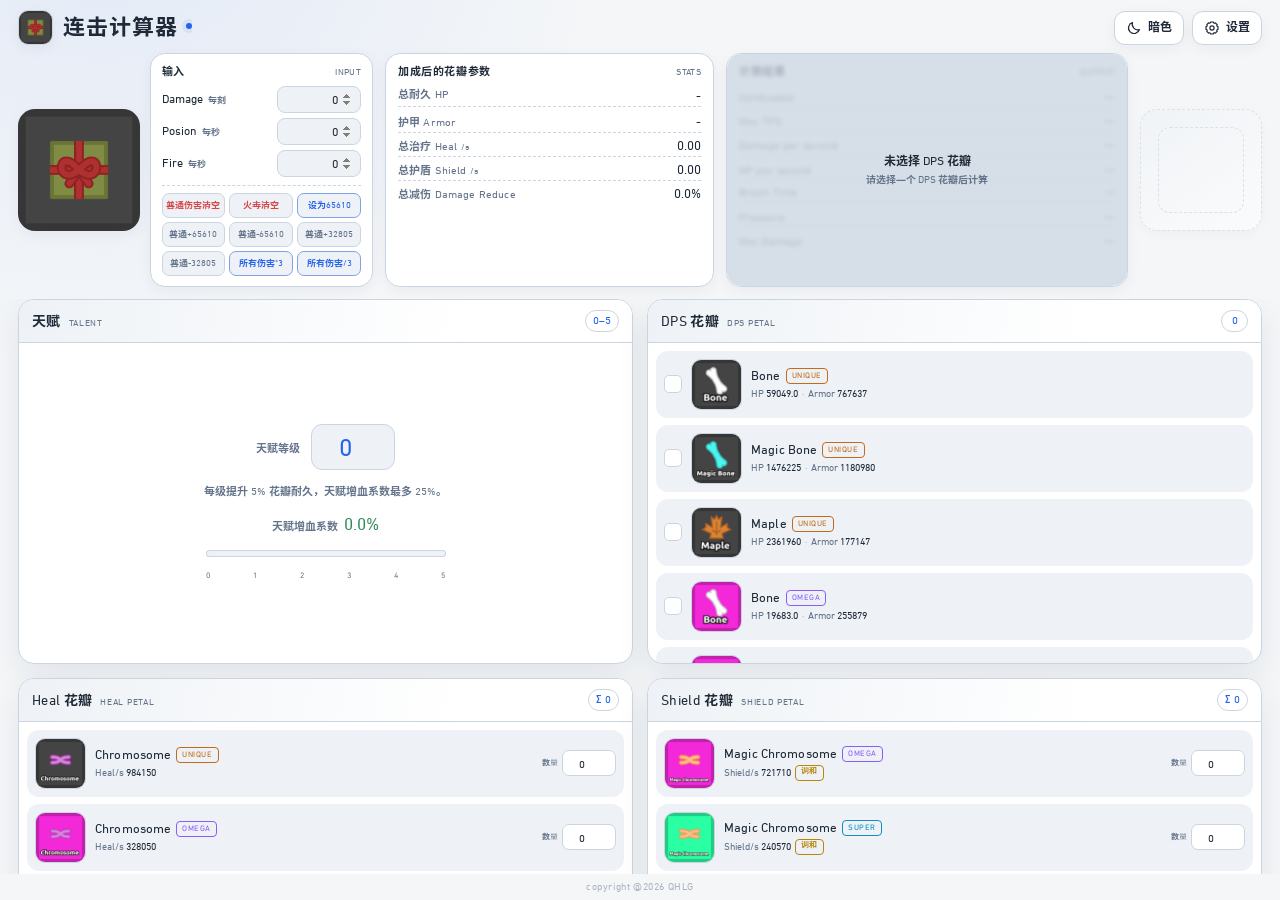
==== static/combocal/index.html @ 6ea7e13b "update combo cal" ====
<!DOCTYPE html>
<html lang="zh-CN" data-theme="light">
<head>
<meta charset="UTF-8">
<meta name="viewport" content="width=device-width, initial-scale=1, viewport-fit=cover">
<meta name="theme-color" content="#f4f6f8">
<title>连击计算器</title>
<link rel="icon" type="image/png" href="./image/mob.png">
<script>
  (function () {
    try {
      var savedTheme = localStorage.getItem('combo-calc-theme');
      if (savedTheme === 'dark' || savedTheme === 'light') {
        document.documentElement.setAttribute('data-theme', savedTheme);
      }
    } catch (e) {}
  }());
</script>
<style>
  @font-face {
    font-family: "DIN Next LT Pro";
    src: url("./DINNextLTPro.ttf") format("truetype");
    font-weight: 100 900;
    font-style: normal;
    font-display: swap;
  }

  @font-face {
    font-family: "Sarasa Mono SC";
    src: url("./等距更纱黑体.woff2") format("woff2");
    font-weight: 100 900;
    font-style: normal;
    font-display: swap;
  }

  :root {
    --bg: #f4f6f8;
    --panel: #ffffff;
    --panel-2: #eef2f6;
    --text: #1f2937;
    --muted: #64748b;
    --border: #cbd5e1;
    --accent: #2563eb;
    --red: #d64545;
    --green: #2e8b57;
    --gold: #b8860b;
    --shadow: 0 12px 32px rgba(31, 41, 55, 0.08);
    --shadow-soft: 0 4px 14px rgba(31, 41, 55, 0.05);
    --accent-soft: rgba(37, 99, 235, 0.09);
    --scroll-thumb: #b9c4d1;
    --mask: rgba(203, 213, 225, 0.78);
    --font-latin: "DIN Next LT Pro";
    --font-cjk: "Sarasa Mono SC";
    --font-stack: var(--font-latin), var(--font-cjk), "微软雅黑", "Microsoft YaHei", system-ui, sans-serif;
    --radius: 15px;
    color-scheme: light;
  }

  html[data-theme="dark"] {
    --bg: #0f172a;
    --panel: #1e293b;
    --panel-2: #273449;
    --text: #e5e7eb;
    --muted: #94a3b8;
    --border: #475569;
    --accent: #60a5fa;
    --red: #ff6b6b;
    --green: #4ade80;
    --gold: #fbbf24;
    --shadow: 0 16px 40px rgba(0, 0, 0, 0.28);
    --shadow-soft: 0 5px 18px rgba(0, 0, 0, 0.18);
    --accent-soft: rgba(96, 165, 250, 0.12);
    --scroll-thumb: #52637b;
    --mask: rgba(71, 85, 105, 0.78);
    color-scheme: dark;
  }

  *,
  *::before,
  *::after {
    box-sizing: border-box;
  }

  html {
    height: 100%;
    background: var(--bg);
  }

  body {
    height: 100%;
    margin: 0;
    overflow: hidden;
    background:
      radial-gradient(circle at 8% -15%, var(--accent-soft), transparent 32rem),
      var(--bg);
    color: var(--text);
    font-family: var(--font-stack);
    font-size: 14px;
    line-height: 1.4;
    -webkit-font-smoothing: antialiased;
  }

  button,
  input {
    font: inherit;
    color: inherit;
  }

  button {
    cursor: pointer;
  }

  img {
    max-width: 100%;
  }

  ::selection {
    background: var(--accent);
    color: #fff;
  }

  .app {
    display: flex;
    flex-direction: column;
    height: 100vh;
    height: 100dvh;
    min-height: 0;
  }

  /* ---------- Header ---------- */

  .site-header {
    display: flex;
    flex: 0 0 auto;
    align-items: center;
    justify-content: space-between;
    gap: 14px;
    padding: 10px 18px 8px;
  }

  .brand {
    display: flex;
    min-width: 0;
    align-items: center;
    gap: 10px;
  }

  .brand-icon {
    display: block;
    width: 35px;
    height: 35px;
    flex: 0 0 35px;
    border: 1px solid var(--border);
    border-radius: 10px;
    background: var(--panel-2);
    box-shadow: var(--shadow-soft);
    object-fit: cover;
  }

  .brand h1 {
    margin: 0;
    overflow: hidden;
    color: var(--text);
    font-size: clamp(18px, 1.7vw, 23px);
    font-weight: 750;
    letter-spacing: 0.045em;
    line-height: 1.15;
    text-overflow: ellipsis;
    white-space: nowrap;
  }

  .brand h1::after {
    display: inline-block;
    width: 6px;
    height: 6px;
    margin-left: 8px;
    border-radius: 50%;
    background: var(--accent);
    box-shadow: 0 0 0 4px var(--accent-soft);
    content: "";
    vertical-align: 0.28em;
  }

  .header-actions {
    display: flex;
    flex: 0 0 auto;
    align-items: center;
    gap: 8px;
  }

  .icon-button {
    display: inline-flex;
    min-height: 34px;
    align-items: center;
    justify-content: center;
    gap: 6px;
    padding: 6px 11px;
    border: 1px solid var(--border);
    border-radius: 11px;
    background: var(--panel);
    box-shadow: var(--shadow-soft);
    color: var(--text);
    font-size: 12px;
    font-weight: 650;
    transition: border-color 140ms ease, background 140ms ease, color 140ms ease, transform 140ms ease;
  }

  .icon-button:hover {
    border-color: var(--accent);
    color: var(--accent);
    transform: translateY(-1px);
  }

  .icon-button:active {
    transform: translateY(0);
  }

  .icon-button svg {
    width: 16px;
    height: 16px;
    flex: 0 0 16px;
    fill: none;
    stroke: currentColor;
    stroke-linecap: round;
    stroke-linejoin: round;
    stroke-width: 1.8;
  }

  .icon-sun {
    display: none;
  }

  html[data-theme="dark"] .icon-sun {
    display: block;
  }

  html[data-theme="dark"] .icon-moon {
    display: none;
  }

  /* ---------- Shared panel ---------- */

  .panel {
    border: 1px solid var(--border);
    border-radius: var(--radius);
    background: var(--panel);
    box-shadow: var(--shadow-soft);
  }

  .panel-heading {
    display: flex;
    align-items: baseline;
    justify-content: space-between;
    gap: 8px;
    margin-bottom: 7px;
  }

  .panel-heading h2,
  .panel-heading h3 {
    margin: 0;
    color: var(--text);
    font-size: 11px;
    font-weight: 750;
    letter-spacing: 0.055em;
    text-transform: uppercase;
  }

  .panel-heading .heading-hint {
    color: var(--muted);
    font-size: 9px;
    letter-spacing: 0.04em;
  }

  /* ---------- Top fixed deck ---------- */

  .control-deck {
    display: flex;
    flex: 0 0 auto;
    flex-wrap: wrap;
    align-items: stretch;
    gap: 12px;
    padding: 0 18px 12px;
  }

  .deck-creature {
    display: flex;
    min-width: 0;
    flex: 0 1 355px;
    align-items: center;
    gap: 10px;
  }

  .mob-panel {
    display: flex;
    width: clamp(88px, 9.5vw, 122px);
    flex: 0 0 clamp(88px, 9.5vw, 122px);
    align-items: center;
    justify-content: center;
    align-self: center;
    padding: 0;
    border: 0;
    background: none;
    box-shadow: none;
  }

  .mob-panel img {
    display: block;
    width: 100%;
    height: auto;
    aspect-ratio: 1;
    border-radius: 17px;
    box-shadow: var(--shadow-soft);
    object-fit: cover;
  }

  .input-panel {
    min-width: 0;
    flex: 1 1 auto;
    padding: 9px 11px 10px;
  }

  .input-grid {
    display: flex;
    flex-direction: column;
    gap: 5px;
  }

  .input-row {
    display: grid;
    grid-template-columns: minmax(0, 1fr) 84px;
    align-items: center;
    gap: 8px;
  }

  .input-label {
    display: flex;
    min-width: 0;
    align-items: baseline;
    gap: 5px;
  }

  .input-label b {
    overflow: hidden;
    font-size: 12px;
    font-weight: 650;
    text-overflow: ellipsis;
    white-space: nowrap;
  }

  .input-label small {
    color: var(--muted);
    font-size: 8.5px;
    white-space: nowrap;
  }

  .number-input {
    width: 100%;
    height: 27px;
    padding: 2px 6px;
    border: 1px solid var(--border);
    border-radius: 8px;
    outline: none;
    background: var(--panel-2);
    color: var(--text);
    font-family: var(--font-stack);
    font-size: 12px;
    font-variant-numeric: tabular-nums;
    text-align: right;
    transition: border-color 130ms ease, box-shadow 130ms ease, background 130ms ease;
  }

  .number-input:hover {
    border-color: var(--muted);
  }

  .number-input:focus {
    border-color: var(--accent);
    background: var(--panel);
    box-shadow: 0 0 0 3px var(--accent-soft);
  }

  .number-input::-webkit-inner-spin-button,
  .number-input::-webkit-outer-spin-button {
    opacity: 0.7;
  }

  .damage-actions {
    display: grid;
    margin-top: 8px;
    padding-top: 7px;
    border-top: 1px dashed var(--border);
    grid-template-columns: repeat(3, minmax(0, 1fr));
    gap: 4px;
  }

  .quick-button {
    min-width: 0;
    min-height: 25px;
    padding: 2px 3px;
    overflow: hidden;
    border: 1px solid var(--border);
    border-radius: 7px;
    background: var(--panel-2);
    color: var(--muted);
    font-family: var(--font-stack);
    font-size: 9px;
    font-weight: 650;
    line-height: 1.15;
    text-overflow: clip;
    white-space: normal;
    overflow-wrap: anywhere;
    transition: border-color 120ms ease, color 120ms ease, background 120ms ease, transform 120ms ease;
  }

  .quick-button:hover {
    border-color: var(--accent);
    background: var(--accent-soft);
    color: var(--accent);
  }

  .quick-button:active {
    transform: translateY(1px);
  }

  .quick-button.is-danger {
    color: var(--red);
  }

  .quick-button.is-danger:hover {
    border-color: var(--red);
    background: color-mix(in srgb, var(--red) 9%, var(--panel));
    color: var(--red);
  }

  .quick-button.is-emphasis {
    border-color: color-mix(in srgb, var(--accent) 45%, var(--border));
    color: var(--accent);
  }

  .deck-combat {
    display: flex;
    min-width: 0;
    flex: 1 1 560px;
    gap: 12px;
  }

  .stats-grid {
    display: grid;
    min-width: 0;
    flex: 1 1 auto;
    grid-template-columns: minmax(0, 0.9fr) minmax(0, 1.1fr);
    gap: 12px;
  }

  .stats-panel,
  .results-panel {
    min-width: 0;
    padding: 9px 12px 10px;
  }

  .stat-list {
    display: flex;
    flex-direction: column;
    gap: 3px;
  }

  .stat-row {
    display: flex;
    min-width: 0;
    align-items: baseline;
    justify-content: space-between;
    gap: 8px;
    padding-bottom: 2px;
    border-bottom: 1px dashed var(--border);
  }

  .stat-row:last-child {
    border-bottom: 0;
  }

  .stat-label {
    overflow: hidden;
    color: var(--muted);
    font-size: 11px;
    letter-spacing: 0.015em;
    text-overflow: ellipsis;
    white-space: nowrap;
  }

  .stat-value {
    flex: 0 1 auto;
    overflow: hidden;
    color: var(--text);
    font-size: 13px;
    font-variant-numeric: tabular-nums;
    font-weight: 700;
    text-align: right;
    text-overflow: ellipsis;
    white-space: nowrap;
  }

  .stat-formula {
    grid-column: 2;
    overflow: hidden;
    margin-top: -1px;
    color: var(--muted);
    font-size: 8.5px;
    font-variant-numeric: tabular-nums;
    line-height: 1.3;
    text-align: right;
    overflow-wrap: anywhere;
  }

  .hp-stat {
    align-items: flex-start;
  }

  .hp-stat .stat-value {
    white-space: normal;
    overflow-wrap: anywhere;
  }

  .results-panel {
    position: relative;
    overflow: hidden;
    border-color: var(--border);
  }

  .result-list {
    display: flex;
    flex-direction: column;
    gap: 2px;
  }

  .result-row {
    display: flex;
    min-width: 0;
    align-items: baseline;
    justify-content: space-between;
    gap: 8px;
    padding: 1.5px 0;
    border-bottom: 1px dashed var(--border);
  }

  .result-row:last-child {
    border-bottom: 0;
  }

  .result-label {
    overflow: hidden;
    color: var(--muted);
    font-size: 11px;
    letter-spacing: 0.01em;
    text-overflow: ellipsis;
    white-space: nowrap;
  }

  .result-value {
    flex: 0 1 auto;
    overflow: hidden;
    font-size: 13px;
    font-variant-numeric: tabular-nums;
    font-weight: 750;
    text-align: right;
    text-overflow: ellipsis;
    white-space: nowrap;
  }

  .result-value.is-wide {
    font-size: 12px;
  }

  .tone-red { color: var(--red) !important; }
  .tone-green { color: var(--green) !important; }
  .tone-gold { color: var(--gold) !important; }
  .tone-accent { color: var(--accent) !important; }
  .tone-muted { color: var(--muted) !important; }

  .output-mask {
    position: absolute;
    z-index: 3;
    inset: 0;
    display: flex;
    align-items: center;
    justify-content: center;
    flex-direction: column;
    gap: 3px;
    padding: 12px;
    border-radius: var(--radius);
    background: var(--mask);
    color: var(--text);
    text-align: center;
   -webkit-backdrop-filter: blur(2px);
    backdrop-filter: blur(2px);
  }

  .output-mask[hidden] {
    display: none;
  }

  .output-mask strong {
    font-size: 12px;
    font-weight: 750;
  }

  .output-mask span {
    color: var(--muted);
    font-size: 9.5px;
  }

  .dps-preview {
    display: flex;
    flex: 0 0 clamp(88px, 9.5vw, 122px);
    align-items: center;
    justify-content: center;
    min-width: 0;
  }

  .preview-frame {
    position: relative;
    width: 100%;
    max-width: 122px;
    aspect-ratio: 1;
    overflow: hidden;
    border: 1px solid var(--border);
    border-radius: 17px;
    background:
      linear-gradient(145deg, var(--panel-2), var(--panel));
    box-shadow: var(--shadow-soft);
    transition: border-color 150ms ease, box-shadow 150ms ease, opacity 150ms ease;
  }

  .preview-frame.is-empty {
    border-style: dashed;
    opacity: 0.62;
  }

  .preview-frame.is-empty::after {
    position: absolute;
    inset: 14%;
    border: 1px dashed var(--border);
    border-radius: 12px;
    content: "";
  }

  .preview-frame img {
    display: block;
    width: 100%;
    height: 100%;
    object-fit: contain;
  }

  .preview-frame img[hidden] {
    display: none;
  }

  /* ---------- Scrollable card area ---------- */

  .scroll-area {
    min-height: 0;
    flex: 1 1 auto;
    overflow-x: hidden;
    overflow-y: auto;
    padding: 0 18px 16px;
    overscroll-behavior: contain;
    scrollbar-color: var(--scroll-thumb) transparent;
    scrollbar-width: thin;
  }

  .content-grid {
    display: grid;
    width: 100%;
    max-width: 1500px;
    margin: 0 auto;
    grid-template-columns: repeat(2, minmax(0, 1fr));
    gap: 14px;
    align-items: start;
  }

  .card {
    display: flex;
    min-width: 0;
    flex-direction: column;
    overflow: hidden;
    border: 1px solid var(--border);
    border-radius: 16px;
    background: var(--panel);
    box-shadow: var(--shadow);
  }

  .card-head {
    display: flex;
    flex: 0 0 auto;
    align-items: center;
    justify-content: space-between;
    gap: 10px;
    padding: 10px 13px;
    border-bottom: 1px solid var(--border);
    background:
      linear-gradient(100deg, var(--panel-2), var(--panel) 72%);
  }

  .card-heading {
    display: flex;
    min-width: 0;
    align-items: baseline;
    gap: 8px;
  }

  .card-heading h2 {
    margin: 0;
    font-size: 14px;
    font-weight: 750;
    letter-spacing: 0.025em;
    white-space: nowrap;
  }

  .card-subtitle {
    overflow: hidden;
    color: var(--muted);
    font-size: 8.5px;
    letter-spacing: 0.08em;
    text-overflow: ellipsis;
    text-transform: uppercase;
    white-space: nowrap;
  }

  .card-badge {
    display: inline-flex;
    min-width: 27px;
    height: 22px;
    flex: 0 0 auto;
    align-items: center;
    justify-content: center;
    padding: 0 7px;
    border: 1px solid var(--border);
    border-radius: 999px;
    background: var(--panel);
    color: var(--accent);
    font-size: 10.5px;
    font-variant-numeric: tabular-nums;
    font-weight: 750;
  }

  .card-scroll {
    height: 320px;
    min-height: 0;
    overflow-x: hidden;
    overflow-y: auto;
    padding: 8px;
    scrollbar-color: var(--scroll-thumb) transparent;
    scrollbar-width: thin;
  }

  .card-scroll::-webkit-scrollbar,
  .scroll-area::-webkit-scrollbar {
    width: 8px;
    height: 8px;
  }

  .card-scroll::-webkit-scrollbar-thumb,
  .scroll-area::-webkit-scrollbar-thumb {
    border: 2px solid transparent;
    border-radius: 999px;
    background: var(--scroll-thumb);
    background-clip: padding-box;
  }

  .card-scroll::-webkit-scrollbar-track,
  .scroll-area::-webkit-scrollbar-track {
    background: transparent;
  }

  .petal-list {
    display: flex;
    flex-direction: column;
    gap: 7px;
  }

  .petal-item {
    display: flex;
    min-width: 0;
    align-items: center;
    gap: 7px;
    padding: 7px;
    border: 1px solid transparent;
    border-radius: 12px;
    background: var(--panel-2);
    transition: border-color 140ms ease, background 140ms ease, box-shadow 140ms ease, transform 140ms ease;
  }

  .petal-item:hover {
    border-color: var(--border);
  }

  .petal-item.is-selected {
    border-color: var(--accent);
    background: var(--accent-soft);
    box-shadow: 0 0 0 1px var(--accent) inset;
  }

  .petal-main {
    position: relative;
    display: flex;
    min-width: 0;
    flex: 1 1 auto;
    align-items: center;
    gap: 9px;
    cursor: pointer;
  }

  .petal-main.is-static {
    cursor: default;
  }

  .petal-check {
    position: absolute;
    width: 1px;
    height: 1px;
    margin: 0;
    opacity: 0;
    pointer-events: none;
  }

  .petal-checkbox {
    position: relative;
    width: 18px;
    height: 18px;
    flex: 0 0 18px;
    border: 1.5px solid var(--border);
    border-radius: 5px;
    background: var(--panel);
    transition: border-color 130ms ease, background 130ms ease, box-shadow 130ms ease;
  }

  .petal-checkbox::after {
    position: absolute;
    top: 2px;
    left: 5px;
    width: 4px;
    height: 8px;
    border: solid #fff;
    border-width: 0 2px 2px 0;
    content: "";
    opacity: 0;
    transform: rotate(42deg) scale(0.65);
    transition: opacity 120ms ease, transform 120ms ease;
  }

  .petal-check:checked + .petal-checkbox {
    border-color: var(--accent);
    background: var(--accent);
  }

  .petal-check:checked + .petal-checkbox::after {
    opacity: 1;
    transform: rotate(42deg) scale(1);
  }

  .petal-check:focus-visible + .petal-checkbox {
    outline: 2px solid var(--accent);
    outline-offset: 2px;
  }

  .petal-thumb {
    position: relative;
    display: block;
    width: 51px;
    height: 51px;
    flex: 0 0 51px;
    overflow: hidden;
    border: 1px solid var(--border);
    border-radius: 10px;
    background:
      linear-gradient(145deg, var(--panel-2), var(--panel));
  }

  .petal-thumb img {
    display: block;
    width: 100%;
    height: 100%;
    object-fit: cover;
  }

  .petal-thumb img[hidden] {
    display: none;
  }

  .petal-info {
    display: flex;
    min-width: 0;
    flex: 1 1 auto;
    flex-direction: column;
    gap: 3px;
  }

  .petal-name-row {
    display: flex;
    min-width: 0;
    flex-wrap: wrap;
    align-items: center;
    gap: 5px;
  }

  .petal-name {
    overflow: hidden;
    color: var(--text);
    font-size: 12.5px;
    font-weight: 750;
    letter-spacing: 0.01em;
    line-height: 1.25;
    text-overflow: ellipsis;
    white-space: nowrap;
  }

  .rarity-badge {
    display: inline-flex;
    height: 16px;
    flex: 0 0 auto;
    align-items: center;
    padding: 0 5px;
    border: 1px solid currentColor;
    border-radius: 4px;
    font-size: 8px;
    font-weight: 700;
    letter-spacing: 0.07em;
    line-height: 1;
    text-transform: uppercase;
  }

  [data-rarity="unique"] { color: #c26b1b; }
  [data-rarity="omega"] { color: #8b5cf6; }
  [data-rarity="super"] { color: #0e8fbf; }
  [data-rarity="ultra"] { color: #2e8b57; }

  html[data-theme="dark"] [data-rarity="unique"] { color: #f5a855; }
  html[data-theme="dark"] [data-rarity="omega"] { color: #b794ff; }
  html[data-theme="dark"] [data-rarity="super"] { color: #5bc8ef; }
  html[data-theme="dark"] [data-rarity="ultra"] { color: #63d994; }

  .attr-line {
    display: flex;
    min-width: 0;
    flex-wrap: wrap;
    align-items: center;
    gap: 2px 4px;
    color: var(--muted);
    font-size: 9.5px;
    line-height: 1.35;
    overflow-wrap: anywhere;
  }

  .attr-line b {
    color: var(--text);
    font-variant-numeric: tabular-nums;
    font-weight: 650;
  }

  .attr-sep {
    opacity: 0.5;
  }

  .harmony-tag {
    display: inline-flex;
    height: 16px;
    align-items: center;
    padding: 0 5px;
    border: 1px solid var(--gold);
    border-radius: 4px;
    color: var(--gold);
    font-size: 8px;
    font-weight: 700;
    letter-spacing: 0.04em;
  }

  .petal-control {
    display: flex;
    flex: 0 0 auto;
    align-items: center;
    gap: 5px;
  }

  .mini-field {
    display: flex;
    align-items: center;
    gap: 4px;
    color: var(--muted);
    font-size: 8px;
    white-space: nowrap;
  }

  .mini-input {
    width: 54px;
    height: 26px;
    padding: 1px 3px;
    border: 1px solid var(--border);
    border-radius: 7px;
    outline: none;
    background: var(--panel);
    color: var(--text);
    font-family: var(--font-stack);
    font-size: 11px;
    font-variant-numeric: tabular-nums;
    text-align: center;
    transition: border-color 130ms ease, box-shadow 130ms ease;
  }

  .mini-input:hover {
    border-color: var(--muted);
  }

  .mini-input:focus {
    border-color: var(--accent);
    box-shadow: 0 0 0 2px var(--accent-soft);
  }

  .fusion-input {
    width: 48px;
  }

  /* ---------- Talent card ---------- */

  .talent-body {
    display: flex;
    height: 320px;
    flex-direction: column;
    align-items: center;
    justify-content: center;
    gap: 13px;
    padding: 18px;
    text-align: center;
  }

  .talent-picker {
    display: flex;
    align-items: center;
    gap: 11px;
  }

  .talent-picker-label {
    color: var(--muted);
    font-size: 11px;
    letter-spacing: 0.02em;
  }

  .talent-input {
    width: 84px;
    height: 46px;
    border: 1px solid var(--border);
    border-radius: 11px;
    outline: none;
    background: var(--panel-2);
    color: var(--accent);
    font-family: var(--font-stack);
    font-size: 25px;
    font-variant-numeric: tabular-nums;
    font-weight: 750;
    text-align: center;
    transition: border-color 130ms ease, box-shadow 130ms ease;
  }

  .talent-input:focus {
    border-color: var(--accent);
    box-shadow: 0 0 0 3px var(--accent-soft);
  }

  .talent-caption {
    max-width: 320px;
    margin: 0;
    color: var(--muted);
    font-size: 10.5px;
    line-height: 1.6;
  }

  .talent-coef {
    display: flex;
    align-items: baseline;
    gap: 6px;
    color: var(--muted);
    font-size: 10.5px;
  }

  .talent-coef b {
    color: var(--green);
    font-size: 17px;
    font-variant-numeric: tabular-nums;
    font-weight: 750;
  }

  .talent-meter {
    width: min(240px, 86%);
    height: 7px;
    overflow: hidden;
    border-radius: 999px;
    background: var(--panel-2);
    box-shadow: inset 0 0 0 1px var(--border);
  }

  .talent-meter span {
    display: block;
    width: 0;
    height: 100%;
    border-radius: inherit;
    background: linear-gradient(90deg, var(--accent), var(--green));
    transition: width 180ms ease;
  }

  .talent-scale {
    display: flex;
    width: min(240px, 86%);
    justify-content: space-between;
    color: var(--muted);
    font-size: 8px;
    letter-spacing: 0.03em;
  }

  /* ---------- Footer ---------- */

  .site-footer {
    flex: 0 0 auto;
    padding: 5px 12px 7px;
    color: var(--muted);
    font-size: 10px;
    letter-spacing: 0.06em;
    text-align: center;
    opacity: 0.5;
    user-select: none;
  }

  /* ---------- Settings dialog ---------- */

  .settings-dialog {
    width: min(570px, calc(100vw - 28px));
    max-height: min(720px, calc(100dvh - 28px));
    padding: 0;
    overflow: hidden;
    border: 1px solid var(--border);
    border-radius: 19px;
    background: var(--panel);
    box-shadow: 0 26px 80px rgba(15, 23, 42, 0.34);
    color: var(--text);
  }

  .settings-dialog::backdrop {
    background: rgba(15, 23, 42, 0.52);
    -webkit-backdrop-filter: blur(3px);
    backdrop-filter: blur(3px);
  }

  .modal-head {
    display: flex;
    align-items: center;
    justify-content: space-between;
    gap: 12px;
    padding: 15px 18px 13px;
    border-bottom: 1px solid var(--border);
    background: linear-gradient(100deg, var(--panel-2), var(--panel));
  }

  .modal-head h2 {
    margin: 0;
    font-size: 18px;
    font-weight: 750;
    letter-spacing: 0.08em;
  }

  .modal-close {
    display: inline-flex;
    width: 32px;
    height: 32px;
    align-items: center;
    justify-content: center;
    border: 1px solid var(--border);
    border-radius: 9px;
    background: var(--panel);
    color: var(--muted);
    transition: border-color 130ms ease, color 130ms ease, background 130ms ease;
  }

  .modal-close:hover {
    border-color: var(--red);
    background: color-mix(in srgb, var(--red) 8%, var(--panel));
    color: var(--red);
  }

  .modal-close svg {
    width: 16px;
    height: 16px;
    fill: none;
    stroke: currentColor;
    stroke-linecap: round;
    stroke-linejoin: round;
    stroke-width: 2;
  }

  .modal-body {
    display: flex;
    max-height: calc(100dvh - 150px);
    flex-direction: column;
    gap: 18px;
    overflow-y: auto;
    padding: 20px;
  }

  .setting-block {
    display: flex;
    flex-direction: column;
    gap: 9px;
  }

  .setting-label {
    display: flex;
    align-items: baseline;
    justify-content: space-between;
    gap: 10px;
  }

  .setting-label label {
    font-size: 13.5px;
    font-weight: 750;
    letter-spacing: 0.02em;
  }

  .setting-label span {
    color: var(--muted);
    font-size: 9.5px;
  }

  .setting-controls {
    display: grid;
    grid-template-columns: minmax(0, 1fr) 92px;
    align-items: center;
    gap: 14px;
  }

  .setting-slider {
    width: 100%;
    height: 26px;
    accent-color: var(--accent);
    cursor: pointer;
  }

  .setting-number {
    width: 100%;
    height: 34px;
    padding: 2px 8px;
    border: 1px solid var(--border);
    border-radius: 9px;
    outline: none;
    background: var(--panel-2);
    color: var(--text);
    font-family: var(--font-stack);
    font-size: 13px;
    font-variant-numeric: tabular-nums;
    text-align: right;
    transition: border-color 130ms ease, box-shadow 130ms ease;
  }

  .setting-number:focus {
    border-color: var(--accent);
    box-shadow: 0 0 0 3px var(--accent-soft);
  }

  .setting-tip {
    margin: 0;
    padding-top: 2px;
    color: var(--muted);
    font-size: 10px;
    line-height: 1.65;
  }

  .modal-foot {
    padding: 12px 20px 15px;
    border-top: 1px solid var(--border);
    background: var(--panel-2);
    color: var(--muted);
    font-size: 9.5px;
    text-align: right;
  }

  /* ---------- Loading / empty states ---------- */

  .loading-state {
    grid-column: 1 / -1;
    display: flex;
    min-height: 190px;
    align-items: center;
    justify-content: center;
    border: 1px dashed var(--border);
    border-radius: 16px;
    background: var(--panel);
    color: var(--muted);
    font-size: 12px;
  }

  /* ---------- Responsive ---------- */

  @media (max-width: 1080px) {
    .deck-creature {
      flex: 1 1 300px;
      max-width: 370px;
    }

    .deck-combat {
      flex: 1 1 610px;
    }
  }

  @media (max-width: 900px) {
    .deck-creature {
      max-width: none;
      flex: 1 1 100%;
    }

    .input-grid {
      display: grid;
      grid-template-columns: repeat(3, minmax(0, 1fr));
    }

    .input-row {
      grid-template-columns: minmax(0, 1fr);
      gap: 2px;
    }
  }

  @media (max-width: 760px) {
    .site-header {
      padding: 8px 12px 7px;
    }

    .control-deck {
      gap: 9px;
      padding: 0 12px 10px;
    }

    .deck-combat {
      flex: 1 1 100%;
      gap: 9px;
    }

    .stats-grid {
      gap: 9px;
    }

    .scroll-area {
      padding: 0 12px 12px;
    }

    .content-grid {
      gap: 11px;
    }

    .card-scroll,
    .talent-body {
      height: 286px;
    }

    .dps-preview {
      flex-basis: 92px;
    }

    .mob-panel {
      width: 92px;
      flex-basis: 92px;
    }

    .result-label {
      font-size: 9.5px;
    }

    .result-value {
      font-size: 11.5px;
    }

    .stat-label {
      font-size: 10px;
    }

    .stat-value {
      font-size: 11.5px;
    }
  }

  @media (max-width: 540px) {
    .control-deck {
      zoom: 0.92;
    }

    .brand h1 {
      font-size: 17px;
    }

    .header-actions .button-label {
      display: none;
    }

    .icon-button {
      width: 35px;
      padding: 6px;
    }

    .stats-grid {
      grid-template-columns: minmax(0, 0.92fr) minmax(0, 1.08fr);
    }

    .dps-preview {
      flex-basis: 78px;
    }

    .mob-panel {
      width: 78px;
      flex-basis: 78px;
    }

    .stats-panel,
    .results-panel {
      padding: 8px 9px 9px;
    }

    .result-row {
      gap: 4px;
    }

    .result-label {
      font-size: 8.7px;
    }

    .result-value {
      font-size: 10.5px;
    }

    .result-value.is-wide {
      font-size: 9.8px;
    }

    .petal-thumb {
      width: 46px;
      height: 46px;
      flex-basis: 46px;
    }

    .mini-input {
      width: 49px;
    }

    .fusion-input {
      width: 44px;
    }

    .mini-field {
      font-size: 7.5px;
    }
  }

  @media (max-width: 400px) {
    .control-deck {
      zoom: 0.84;
    }

    .mob-panel {
      width: 78px;
      flex-basis: 78px;
    }

    .quick-button {
      padding: 2px;
      font-size: 8px;
    }

    .setting-controls {
      grid-template-columns: minmax(0, 1fr) 78px;
    }
  }

  @media (orientation: portrait) {
    .content-grid {
      grid-template-columns: minmax(0, 1fr);
    }
  }

  /* Short landscape screens: keep the fixed deck from crowding out the cards. */
  @media (max-height: 620px) and (orientation: landscape) {
    .site-header {
      padding: 6px 16px 5px;
    }

    .brand-icon {
      width: 30px;
      height: 30px;
      flex-basis: 30px;
    }

    .control-deck {
      zoom: 0.78;
    }

    .stats-panel,
    .results-panel {
      padding: 7px 9px 8px;
    }

    .panel-heading {
      margin-bottom: 5px;
    }

    .result-row {
      padding: 1px 0;
    }

    .result-label {
      font-size: clamp(8.7px, 1.15vw, 11px);
    }

    .result-value {
      font-size: clamp(10.5px, 1.35vw, 13px);
    }

    .result-value.is-wide {
      font-size: clamp(9.8px, 1.2vw, 12px);
    }

    .stat-label {
      font-size: clamp(8.7px, 1.15vw, 11px);
    }

    .stat-value {
      font-size: clamp(10.5px, 1.35vw, 13px);
    }

    .card-scroll,
    .talent-body {
      height: 244px;
    }

    .site-footer {
      padding: 2px 12px 4px;
      font-size: 9px;
    }
  }

  @media (max-width: 900px) and (max-height: 620px) and (orientation: landscape) {
    .damage-actions {
      grid-template-columns: repeat(5, minmax(0, 1fr));
    }

    .quick-button {
      font-size: clamp(8px, 2vw, 8.5px);
    }
  }

  @media (max-height: 480px) and (orientation: landscape) {
    .control-deck {
      zoom: 0.72;
    }
  }

  @media (prefers-reduced-motion: reduce) {
    *,
    *::before,
    *::after {
      scroll-behavior: auto !important;
      transition-duration: 0.01ms !important;
      animation-duration: 0.01ms !important;
      animation-iteration-count: 1 !important;
    }
  }
</style>
</head>
<body>
<div class="app">
  <header class="site-header">
    <div class="brand">
      <img class="brand-icon" src="./image/mob.png" alt="连击计算器图标" onerror="this.style.visibility='hidden'">
      <h1>连击计算器</h1>
    </div>
    <div class="header-actions">
      <button class="icon-button" id="themeToggle" type="button" aria-label="切换至暗色主题" title="切换至暗色主题">
        <svg class="icon-moon" viewBox="0 0 24 24" aria-hidden="true">
          <path d="M20.2 14.3A8.4 8.4 0 0 1 9.7 3.8 8.4 8.4 0 1 0 20.2 14.3Z"></path>
        </svg>
        <svg class="icon-sun" viewBox="0 0 24 24" aria-hidden="true">
          <circle cx="12" cy="12" r="3.7"></circle>
          <path d="M12 2.2v2M12 19.8v2M4.6 4.6 6 6M18 18l1.4 1.4M2.2 12h2M19.8 12h2M4.6 19.4 6 18M18 6l1.4-1.4"></path>
        </svg>
        <span class="button-label" id="themeLabel">暗色</span>
      </button>
      <button class="icon-button" id="settingsButton" type="button" aria-haspopup="dialog" aria-controls="settingsDialog">
        <svg viewBox="0 0 24 24" aria-hidden="true">
          <circle cx="12" cy="12" r="3.1"></circle>
          <path d="M19.4 15a1.7 1.7 0 0 0 .34 1.88l.06.06-2.83 2.83-.06-.06a1.7 1.7 0 0 0-1.88-.34 1.7 1.7 0 0 0-1.03 1.56V21h-4v-.08A1.7 1.7 0 0 0 8.95 19.4a1.7 1.7 0 0 0-1.88.34l-.06.06-2.83-2.83.06-.06A1.7 1.7 0 0 0 4.58 15 1.7 1.7 0 0 0 3.03 14H3v-4h.08A1.7 1.7 0 0 0 4.6 8.95a1.7 1.7 0 0 0-.34-1.88l-.06-.06 2.83-2.83.06.06A1.7 1.7 0 0 0 8.97 4.6 1.7 1.7 0 0 0 10 3.03V3h4v.08a1.7 1.7 0 0 0 1.03 1.56 1.7 1.7 0 0 0 1.88-.34l.06-.06 2.83 2.83-.06.06a1.7 1.7 0 0 0-.34 1.88A1.7 1.7 0 0 0 20.97 10H21v4h-.08A1.7 1.7 0 0 0 19.4 15Z"></path>
        </svg>
        <span class="button-label">设置</span>
      </button>
    </div>
  </header>

  <section class="control-deck" aria-label="输入与计算结果">
    <div class="deck-creature">
      <div class="mob-panel">
        <img src="./image/mob.png" alt="生物图标" onerror="this.style.visibility='hidden'">
      </div>

      <div class="input-panel panel">
        <div class="panel-heading">
          <h2>输入</h2>
          <span class="heading-hint">INPUT</span>
        </div>
        <div class="input-grid">
          <label class="input-row" for="inputDamage">
            <span class="input-label"><b>Damage</b><small>每刻</small></span>
            <input class="number-input" id="inputDamage" type="number" min="0" step="any" inputmode="decimal" value="0" aria-label="Damage，每刻普通伤害">
          </label>
          <label class="input-row" for="inputPosion">
            <span class="input-label"><b>Posion</b><small>每秒</small></span>
            <input class="number-input" id="inputPosion" type="number" min="0" step="any" inputmode="decimal" value="0" aria-label="Posion，每秒毒伤">
          </label>
          <label class="input-row" for="inputFire">
            <span class="input-label"><b>Fire</b><small>每秒</small></span>
            <input class="number-input" id="inputFire" type="number" min="0" step="any" inputmode="decimal" value="0" aria-label="Fire，每秒火伤">
          </label>
        </div>
        <div class="damage-actions" role="group" aria-label="生物伤害快捷操作">
          <button class="quick-button is-danger" type="button" data-damage-action="clear-normal" title="将普通伤害清空为 0">普通伤害清空</button>
          <button class="quick-button is-danger" type="button" data-damage-action="clear-status" title="将毒伤和火伤清空为 0">火毒清空</button>
          <button class="quick-button is-emphasis" type="button" data-damage-action="set-normal-65610" title="将普通伤害设置为 65610">设为65610</button>
          <button class="quick-button" type="button" data-damage-action="add-normal-65610" title="普通伤害增加 65610">普通+65610</button>
          <button class="quick-button" type="button" data-damage-action="sub-normal-65610" title="普通伤害减少 65610">普通-65610</button>
          <button class="quick-button" type="button" data-damage-action="add-normal-32805" title="普通伤害增加 32805">普通+32805</button>
          <button class="quick-button" type="button" data-damage-action="sub-normal-32805" title="普通伤害减少 32805">普通-32805</button>
          <button class="quick-button is-emphasis" type="button" data-damage-action="multiply-all-3" title="所有伤害乘以 3">所有伤害*3</button>
          <button class="quick-button is-emphasis" type="button" data-damage-action="divide-all-3" title="所有伤害除以 3">所有伤害/3</button>
        </div>
      </div>
    </div>

    <div class="deck-combat">
      <div class="stats-grid">
        <section class="stats-panel panel" aria-labelledby="statsTitle">
          <div class="panel-heading">
            <h2 id="statsTitle">加成后的花瓣参数</h2>
            <span class="heading-hint">STATS</span>
          </div>
          <div class="stat-list">
            <div class="stat-row hp-stat">
              <span class="stat-label">总耐久 HP</span>
              <span class="stat-value" id="statHp">-</span>
            </div>
            <div class="stat-formula" id="hpFormula"></div>
            <div class="stat-row">
              <span class="stat-label">护甲 Armor</span>
              <span class="stat-value" id="statArmor">-</span>
            </div>
            <div class="stat-row">
              <span class="stat-label">总治疗 Heal <small>/s</small></span>
              <span class="stat-value" id="statHeal">0.00</span>
            </div>
            <div class="stat-row">
              <span class="stat-label">总护盾 Shield <small>/s</small></span>
              <span class="stat-value" id="statShield">0.00</span>
            </div>
            <div class="stat-row">
              <span class="stat-label">总减伤 Damage Reduce</span>
              <span class="stat-value" id="statDr">0.0%</span>
            </div>
          </div>
        </section>

        <section class="results-panel panel" id="resultsPanel" aria-labelledby="resultsTitle">
          <div class="panel-heading">
            <h2 id="resultsTitle">计算结果</h2>
            <span class="heading-hint">OUTPUT</span>
          </div>
          <div class="result-list">
            <div class="result-row">
              <span class="result-label">Comboable</span>
              <span class="result-value" id="resCombo">—</span>
            </div>
            <div class="result-row">
              <span class="result-label">Max TPS</span>
              <span class="result-value" id="resMaxTps">—</span>
            </div>
            <div class="result-row">
              <span class="result-label">Damage per second</span>
              <span class="result-value" id="resDps">—</span>
            </div>
            <div class="result-row">
              <span class="result-label">HP per second</span>
              <span class="result-value" id="resHps">—</span>
            </div>
            <div class="result-row">
              <span class="result-label">Break Time</span>
              <span class="result-value is-wide" id="resBreak">—</span>
            </div>
            <div class="result-row">
              <span class="result-label">Pressure</span>
              <span class="result-value" id="resPressure">—</span>
            </div>
            <div class="result-row">
              <span class="result-label">Max Damage</span>
              <span class="result-value" id="resMaxDamage">—</span>
            </div>
          </div>
          <div class="output-mask" id="resultsMask">
            <strong>未选择 DPS 花瓣</strong>
            <span>请选择一个 DPS 花瓣后计算</span>
          </div>
        </section>
      </div>

      <div class="dps-preview" aria-label="当前 DPS 花瓣">
        <div class="preview-frame is-empty" id="previewFrame">
          <img id="previewImage" alt="" hidden>
        </div>
      </div>
    </div>
  </section>

  <div class="scroll-area" id="scrollArea">
    <div class="content-grid" id="contentGrid" aria-live="off">
      <div class="loading-state">正在读取 petal.json …</div>
    </div>
  </div>

  <footer class="site-footer">copyright @2026 QHLG</footer>
</div>

<dialog class="settings-dialog" id="settingsDialog" aria-labelledby="settingsTitle">
  <div class="modal-head">
    <h2 id="settingsTitle">设置</h2>
    <button class="modal-close" id="closeSettings" type="button" aria-label="关闭设置">
      <svg viewBox="0 0 24 24" aria-hidden="true">
        <path d="m6 6 12 12M18 6 6 18"></path>
      </svg>
    </button>
  </div>
  <div class="modal-body">
    <div class="setting-block">
      <div class="setting-label">
        <label for="tpsNumber">计算模拟TPS</label>
        <span>10 – 25 / 步长 1</span>
      </div>
      <div class="setting-controls">
        <input class="setting-slider" id="tpsRange" type="range" min="10" max="25" step="1" value="20" aria-label="Caculate TPS 滑动条">
        <input class="setting-number" id="tpsNumber" type="number" min="10" max="25" step="1" value="20" inputmode="numeric" aria-label="Caculate TPS 数值">
      </div>
    </div>
    <div class="setting-block">
      <div class="setting-label">
        <label for="fireRateNumber">火伤倍率(火伤实际上是浮动的，计算可能不精准)</label>
        <span>1 – 2 / 步长 0.05</span>
      </div>
      <div class="setting-controls">
        <input class="setting-slider" id="fireRateRange" type="range" min="1" max="2" step="0.05" value="1.5" aria-label="Fire Rate 滑动条">
        <input class="setting-number" id="fireRateNumber" type="number" min="1" max="2" step="0.05" value="1.5" inputmode="decimal" aria-label="Fire Rate 数值">
      </div>
    </div>
    <p class="setting-tip">修改后即时生效。</p>
  </div>
  <div class="modal-foot">刷新页面重置选择 · TPS 默认 20 · 火伤倍率 默认 1.5</div>
</dialog>

<script>
(function () {
  'use strict';

  /* ------------------------------------------------------------------
   * Constants and fallback data
   * ------------------------------------------------------------------ */

  var RARITIES = ['unique', 'omega', 'super', 'ultra'];
  var RARITY_ORDER = { unique: 0, omega: 1, super: 2, ultra: 3 };
  var TYPES = ['dps', 'heal', 'shield', 'dmg_reduce', 'increase_max_hp'];
  var SINGLE_TYPES = ['dps', 'dmg_reduce', 'increase_max_hp'];
  /* Treat a near-zero HP/s balance as comboable (0.01 tolerance). */
  var COMBO_EPSILON = 0.01 + 1e-9;
  var MAX_BREAK_SECONDS = 120;

  var TYPE_META = {
    dps: { title: 'DPS 花瓣', subtitle: 'DPS PETAL', kind: 'single' },
    heal: { title: 'Heal 花瓣', subtitle: 'HEAL PETAL', kind: 'quantity' },
    shield: { title: 'Shield 花瓣', subtitle: 'SHIELD PETAL', kind: 'quantity' },
    dmg_reduce: { title: 'Damage Reduce 花瓣', subtitle: 'DAMAGE REDUCE', kind: 'single' },
    increase_max_hp: { title: 'Increase Max HP 花瓣', subtitle: 'INCREASE MAX HP', kind: 'single' }
  };

  var STORAGE_THEME = 'combo-calc-theme';
  var STORAGE_SETTINGS = 'combo-calc-settings';

  var FALLBACK_DATA = {
    dps: {
      trident: {
        super: { hp: 32805, armor: 10935, fusion: 3 },
        ultra: { hp: 10935, armor: 3645, fusion: 3 }
      },
      bone: {
        unique: { hp: 59049, armor: 767637 },
        omega: { hp: 19683, armor: 255879 }
      },
      magic_bone: {
        unique: { hp: 1476225, armor: 1180980 },
        omega: { hp: 492075, armor: 393660 }
      },
      maple: {
        unique: { hp: 2361960, armor: 177147 },
        omega: { hp: 787320, armor: 59049 }
      }
    },
    heal: {
      chromosome: {
        unique: { heal: 984150 },
        omega: { heal: 328050 },
        super: { heal: 109350 }
      }
    },
    shield: {
      magic_chromosome: {
        omega: { shield: 721710, harmony_stack: true },
        super: { shield: 240570, harmony_stack: true }
      }
    },
    dmg_reduce: {
      neurotoxin: {
        omega: { dmg_reduce: 0.6 },
        super: { dmg_reduce: 0.45 },
        ultra: { dmg_reduce: 0.4 }
      }
    },
    increase_max_hp: {
      golden_cactus: {
        omega: { increase_max_hp: 0.55 },
        super: { increase_max_hp: 0.34 },
        ultra: { increase_max_hp: 0.21 }
      }
    }
  };

  var state = {
    data: null,
    entries: new Map(),
    settings: { tps: 20, fireRate: 1.5 },
    inputs: { damage: 0, posion: 0, fire: 0 },
    talent: 0,
    selected: { dps: null, dmg_reduce: null, increase_max_hp: null },
    fusion: {},
    quantities: { heal: {}, shield: {} }
  };

  var ui = {};

  /* ------------------------------------------------------------------
   * Small helpers
   * ------------------------------------------------------------------ */

  function byId(id) {
    return document.getElementById(id);
  }

  function clamp(value, min, max) {
    return Math.min(max, Math.max(min, value));
  }

  function numberOr(value, fallback) {
    var n = Number(value);
    return Number.isFinite(n) ? n : fallback;
  }

  function readStorage(key) {
    try {
      return window.localStorage.getItem(key);
    } catch (error) {
      return null;
    }
  }

  function writeStorage(key, value) {
    try {
      window.localStorage.setItem(key, value);
    } catch (error) {
      /* Local storage may be unavailable in private or sandboxed contexts. */
    }
  }

  /**
   * General display format from the specification:
   * abs < 1000 -> 2 decimals, abs < 100000 -> 1 decimal, otherwise 0.
   */
  function formatNumber(value) {
    var n = Number(value);
    if (!Number.isFinite(n)) {
      return '\u221e';
    }
    var absolute = Math.abs(n);
    var digits = absolute < 1000 ? 2 : (absolute < 100000 ? 1 : 0);
    var text = n.toFixed(digits);
    if (/^-0(?:\.0+)?$/.test(text)) {
      text = text.slice(1);
    }
    return text;
  }

  function formatInteger(value) {
    var n = Number(value);
    if (!Number.isFinite(n)) {
      return '\u221e';
    }
    return String(Math.trunc(n));
  }

  function formatPercent(value, digits) {
    var n = Number(value);
    if (!Number.isFinite(n)) {
      return '\u221e';
    }
    return (n * 100).toFixed(digits == null ? 1 : digits) + '%';
  }

  function formatPlain(value) {
    var n = Number(value);
    if (!Number.isFinite(n)) {
      return '\u221e';
    }
    if (Number.isInteger(n)) {
      return String(n);
    }
    return String(Number(n.toFixed(4)));
  }

  function escapeHtml(text) {
    return String(text)
      .replace(/&/g, '&amp;')
      .replace(/</g, '&lt;')
      .replace(/>/g, '&gt;')
      .replace(/"/g, '&quot;')
      .replace(/'/g, '&#39;');
  }

  function makeElement(tag, className, text) {
    var element = document.createElement(tag);
    if (className) {
      element.className = className;
    }
    if (text !== undefined && text !== null) {
      element.textContent = String(text);
    }
    return element;
  }

  function itemKey(type, petal, rarity) {
    return type + '|' + petal + '|' + rarity;
  }

  function displayPetalName(name) {
    return String(name)
      .replace(/[_-]+/g, ' ')
      .replace(/\b[a-z]/g, function (letter) {
        return letter.toUpperCase();
      });
  }

  function petalImagePath(entry) {
    var rarity = String(entry.rarity).toLowerCase();
    var petal = String(entry.petal).toLowerCase().replace(/\s+/g, '_');
    return './image/' + rarity + '_' + petal + '_200x200.png';
  }

  function rarityRank(rarity) {
    return Object.prototype.hasOwnProperty.call(RARITY_ORDER, rarity)
      ? RARITY_ORDER[rarity]
      : 99;
  }

  function wireImageFallback(image) {
    image.dataset.fallback = '0';
    image.dataset.failed = '0';
    image.addEventListener('error', function () {
      if (image.dataset.fallback === '1') {
        image.hidden = true;
        image.removeAttribute('src');
        image.dataset.failed = '1';
        var thumb = image.closest('.petal-thumb, .preview-frame');
        if (thumb) {
          thumb.classList.add('image-missing');
        }
        return;
      }
      image.dataset.fallback = '1';
      image.src = './image/mob.png';
    });
  }

  function applyImageSource(image, source) {
    image.dataset.fallback = '0';
    image.dataset.failed = '0';
    image.hidden = false;
    if (image.getAttribute('src') !== source) {
      image.src = source;
    }
  }

  /* ------------------------------------------------------------------
   * Settings and theme persistence
   * ------------------------------------------------------------------ */

  function normalizeFireRate(value) {
    var n = Number(value);
    if (!Number.isFinite(n)) {
      return 1.5;
    }
    n = clamp(n, 1, 2);
    return Number((Math.round(n / 0.05) * 0.05).toFixed(2));
  }

  function loadSettings() {
    var result = { tps: 20, fireRate: 1.5 };
    var raw = readStorage(STORAGE_SETTINGS);
    if (raw) {
      try {
        var parsed = JSON.parse(raw);
        var tps = Number(parsed.tps);
        if (Number.isInteger(tps) && tps >= 10 && tps <= 25) {
          result.tps = tps;
        }
        var fireRate = Number(parsed.fireRate);
        if (Number.isFinite(fireRate) && fireRate >= 1 && fireRate <= 2) {
          result.fireRate = normalizeFireRate(fireRate);
        }
      } catch (error) {
        /* Keep defaults for malformed storage. */
      }
    }
    return result;
  }

  function saveSettings() {
    writeStorage(STORAGE_SETTINGS, JSON.stringify({
      tps: state.settings.tps,
      fireRate: state.settings.fireRate
    }));
  }

  function applyTheme(theme, persist) {
    var next = theme === 'dark' ? 'dark' : 'light';
    document.documentElement.setAttribute('data-theme', next);
    var label = next === 'dark' ? '亮色' : '暗色';
    if (ui.themeLabel) {
      ui.themeLabel.textContent = label;
    }
    if (ui.themeToggle) {
      ui.themeToggle.setAttribute('aria-label', '切换至' + label + '主题');
      ui.themeToggle.setAttribute('title', '切换至' + label + '主题');
      ui.themeToggle.setAttribute('aria-pressed', next === 'dark' ? 'true' : 'false');
    }
    var meta = document.querySelector('meta[name="theme-color"]');
    if (meta) {
      meta.setAttribute('content', next === 'dark' ? '#0f172a' : '#f4f6f8');
    }
    if (persist) {
      writeStorage(STORAGE_THEME, next);
    }
  }

  function initializeTheme() {
    var saved = readStorage(STORAGE_THEME);
    applyTheme(saved === 'dark' ? 'dark' : 'light', false);
  }

  /* ------------------------------------------------------------------
   * Data loading and indexing
   * ------------------------------------------------------------------ */

  function isValidData(data) {
    if (!data || typeof data !== 'object') {
      return false;
    }
    return TYPES.every(function (type) {
      return data[type] && typeof data[type] === 'object';
    });
  }

  async function loadPetalData() {
    try {
      var response = await fetch('./petal.json', { cache: 'no-store' });
      if (!response.ok) {
        throw new Error('HTTP ' + response.status);
      }
      var data = await response.json();
      if (!isValidData(data)) {
        throw new Error('petal.json 数据结构不正确');
      }
      return data;
    } catch (error) {
      console.warn('读取 petal.json 失败，使用内置数据。', error);
      return FALLBACK_DATA;
    }
  }

  function indexEntries() {
    state.entries.clear();
    TYPES.forEach(function (type) {
      var group = state.data[type];
      if (!group || typeof group !== 'object') {
        return;
      }
      Object.keys(group).forEach(function (petal) {
        var rarities = group[petal];
        if (!rarities || typeof rarities !== 'object') {
          return;
        }
        Object.keys(rarities).forEach(function (rarity) {
          var attrs = rarities[rarity];
          if (!attrs || typeof attrs !== 'object') {
            return;
          }
          var key = itemKey(type, petal, rarity);
          state.entries.set(key, {
            key: key,
            type: type,
            petal: petal,
            rarity: rarity,
            attrs: attrs
          });
        });
      });
    });
  }

  function getEntries(type) {
    var result = [];
    state.entries.forEach(function (entry) {
      if (entry.type === type) {
        result.push(entry);
      }
    });
    result.sort(function (a, b) {
      var rarityDifference = rarityRank(a.rarity) - rarityRank(b.rarity);
      if (rarityDifference !== 0) {
        return rarityDifference;
      }
      return displayPetalName(a.petal).localeCompare(displayPetalName(b.petal));
    });
    return result;
  }

  function selectedEntry(type) {
    var key = state.selected[type];
    return key ? state.entries.get(key) || null : null;
  }

  function quantityFor(type, key) {
    var group = state.quantities[type];
    if (!group) {
      return 0;
    }
    var value = Number(group[key]);
    if (!Number.isFinite(value)) {
      return 0;
    }
    return clamp(Math.trunc(value), 0, 20);
  }

  function fusionMax(entry) {
    if (!entry || entry.attrs.fusion === undefined || entry.attrs.fusion === null) {
      return null;
    }
    var max = Number(entry.attrs.fusion);
    if (!Number.isFinite(max) || max < 1) {
      return null;
    }
    return Math.max(1, Math.floor(max));
  }

  function fusionFor(entry) {
    var max = fusionMax(entry);
    if (max === null) {
      return 1;
    }
    var value = Number(state.fusion[entry.key]);
    if (!Number.isFinite(value)) {
      return 1;
    }
    return clamp(Math.round(value), 1, max);
  }

  function numericAttr(entry, key) {
    if (!entry || !entry.attrs) {
      return 0;
    }
    var value = Number(entry.attrs[key]);
    return Number.isFinite(value) ? value : 0;
  }

  /* ------------------------------------------------------------------
   * Core calculations
   * ------------------------------------------------------------------ */

  function sumHealInstances() {
    var total = 0;
    state.entries.forEach(function (entry) {
      if (entry.type !== 'heal') {
        return;
      }
      var quantity = quantityFor('heal', entry.key);
      if (quantity > 0) {
        total += numericAttr(entry, 'heal') * quantity;
      }
    });
    return total;
  }

  function sumShieldHarmony() {
    var instances = [];
    var unharmonized = 0;

    state.entries.forEach(function (entry) {
      if (entry.type !== 'shield') {
        return;
      }
      var quantity = quantityFor('shield', entry.key);
      if (quantity <= 0) {
        return;
      }
      var shieldValue = numericAttr(entry, 'shield');
      if (entry.attrs.harmony_stack === true) {
        for (var index = 0; index < quantity; index += 1) {
          instances.push({
            rarity: entry.rarity,
            value: shieldValue
          });
        }
      } else {
        unharmonized += shieldValue * quantity;
      }
    });

    instances.sort(function (a, b) {
      var rarityDifference = rarityRank(a.rarity) - rarityRank(b.rarity);
      if (rarityDifference !== 0) {
        return rarityDifference;
      }
      return b.value - a.value;
    });

    var total = unharmonized;
    for (var i = 0; i < instances.length; i += 1) {
      total += instances[i].value / (i + 1);
    }
    return total;
  }

  function findMaxTps(healTotal, shieldTotal, normalTick, posion, fire, fireRate) {
    var incomingWithoutNormal = posion + fire * fireRate;
    for (var tps = 25; tps >= 10; tps -= 1) {
      if (healTotal + shieldTotal >= normalTick * tps + incomingWithoutNormal) {
        return tps;
      }
    }
    return null;
  }

  function simulateBreak(maxHp, shieldTick, healTick, damageTick, tps) {
    var hp = maxHp;
    var shieldPool = 0;
    /* 120 second cap; at the default 20 TPS this is exactly 2400 ticks. */
    var maxTicks = Math.max(1, Math.round(MAX_BREAK_SECONDS * tps));

    for (var tick = 1; tick <= maxTicks; tick += 1) {
      /* 1. Gain shield first. The shield pool persists across ticks. */
      shieldPool = Math.min(maxHp, shieldPool + shieldTick);

      /* 2. Take damage. Shield absorbs first, then HP. */
      var shieldBefore = shieldPool;
      var hpBefore = hp;
      var incoming = damageTick;

      if (incoming >= hpBefore + shieldBefore) {
        return { broken: true, tick: tick };
      }

      var absorbed = Math.min(shieldPool, incoming);
      shieldPool -= absorbed;
      hp -= incoming - absorbed;

      if (hp <= 0) {
        return { broken: true, tick: tick };
      }

      /* 3. Heal after damage. Healing cannot overflow max HP. */
      hp = Math.min(maxHp, hp + healTick);
    }

    return { broken: false, tick: maxTicks, maxTicks: maxTicks };
  }

  function computeAll() {
    var tps = state.settings.tps;
    var fireRate = state.settings.fireRate;
    var dps = selectedEntry('dps');
    var cactusEntry = selectedEntry('increase_max_hp');
    var reduceEntry = selectedEntry('dmg_reduce');

    var cactus = numericAttr(cactusEntry, 'increase_max_hp');
    var dr = clamp(numericAttr(reduceEntry, 'dmg_reduce'), 0, 1);
    var talentBonus = state.talent * 0.05;
    var k = dps ? fusionFor(dps) : 1;

    var hp0 = numericAttr(dps, 'hp');
    var armor0 = numericAttr(dps, 'armor');

    var hp = hp0 * (1 + cactus) * (1 + talentBonus) * k;
    var armor = armor0 * k;

    var healTotal = sumHealInstances() * k;
    var shieldBase = sumShieldHarmony();
    var shieldTotal = shieldBase * k;
    var drPercent = dr * 100;

    var normalTick = Math.max(0, state.inputs.damage * (1 - dr) - armor);
    var posionTick = state.inputs.posion / tps;
    var fireTick = state.inputs.fire * fireRate / tps;
    var totalDamageTick = normalTick + posionTick + fireTick;
    var damagePerSecond = totalDamageTick * tps;
    var healTick = healTotal / tps;
    var shieldTick = shieldTotal / tps;

    var theoreticalHpPerSecond = healTotal + shieldTotal - damagePerSecond;
    var hpPerSecond = (
      theoreticalHpPerSecond < 0 &&
      theoreticalHpPerSecond >= -COMBO_EPSILON
    ) ? 0 : theoreticalHpPerSecond;
    var comboable = theoreticalHpPerSecond >= -COMBO_EPSILON;
    var maxTps = findMaxTps(healTotal, shieldTotal, normalTick, state.inputs.posion, state.inputs.fire, fireRate);

    var denominator = healTick + shieldTick;
    var pressure;
    if (denominator === 0) {
      pressure = totalDamageTick === 0 ? 0 : Infinity;
    } else {
      pressure = totalDamageTick / denominator * 100;
    }

    var maxDamage = (hp + shieldTick + armor) / (1 - dr);

    var breakResult = null;
    if (dps && !comboable) {
      breakResult = simulateBreak(hp, shieldTick, healTick, totalDamageTick, tps);
    }

    return {
      hasDps: Boolean(dps),
      dpsEntry: dps,
      k: k,
      hp0: hp0,
      armor0: armor0,
      hp: hp,
      armor: armor,
      cactus: cactus,
      talentBonus: talentBonus,
      healTotal: healTotal,
      shieldBase: shieldBase,
      shieldTotal: shieldTotal,
      dr: dr,
      drPercent: drPercent,
      normalTick: normalTick,
      posionTick: posionTick,
      fireTick: fireTick,
      totalDamageTick: totalDamageTick,
      damagePerSecond: damagePerSecond,
      healTick: healTick,
      shieldTick: shieldTick,
      hpPerSecond: hpPerSecond,
      comboable: comboable,
      maxTps: maxTps,
      pressure: pressure,
      maxDamage: maxDamage,
      breakResult: breakResult
    };
  }

  /* ------------------------------------------------------------------
   * Rendering
   * ------------------------------------------------------------------ */

  function setTone(element, tone) {
    element.classList.remove('tone-red', 'tone-green', 'tone-gold', 'tone-accent', 'tone-muted');
    if (tone) {
      element.classList.add('tone-' + tone);
    }
  }

  function setResult(element, text, tone, wide) {
    element.textContent = text;
    setTone(element, tone);
    element.classList.toggle('is-wide', Boolean(wide));
  }

  function hpFormulaText(result) {
    return '(\u57fa\u7840hp\u00d7(1+' + result.cactus.toFixed(2) + ')\u00d7(1+' +
      result.talentBonus.toFixed(2) + ')\u00d7' + formatPlain(result.k) + ')';
  }

  function pressureText(pressure) {
    if (!Number.isFinite(pressure)) {
      return '\u221e';
    }
    return pressure.toFixed(1) + '%';
  }

  function breakTimeText(result) {
    if (result.comboable) {
      return { text: 'combo', tone: 'accent' };
    }
    if (!result.breakResult) {
      return { text: '\u2014', tone: 'muted' };
    }
    if (!result.breakResult.broken) {
      return {
        text: '>' + MAX_BREAK_SECONDS.toFixed(2) + 's',
        tone: 'gold'
      };
    }
    var tick = result.breakResult.tick;
    var seconds = tick / state.settings.tps;
    if (seconds < 1) {
      return {
        text: tick + 'tick(' + seconds.toFixed(2) + 's)',
        tone: 'gold'
      };
    }
    return {
      text: seconds.toFixed(2) + 's',
      tone: 'gold'
    };
  }

  function renderPreview(result) {
    if (!ui.previewImage || !ui.previewFrame) {
      return;
    }
    if (!result.hasDps) {
      if (ui.previewRequestedSource !== '') {
        ui.previewRequestedSource = '';
        ui.previewImage.hidden = true;
        ui.previewImage.removeAttribute('src');
        ui.previewImage.dataset.fallback = '0';
        ui.previewImage.dataset.failed = '0';
      }
      ui.previewImage.alt = '';
      ui.previewFrame.classList.add('is-empty');
      ui.previewFrame.classList.remove('image-missing');
      ui.previewFrame.removeAttribute('title');
      return;
    }

    var entry = result.dpsEntry;
    var source = petalImagePath(entry);
    var name = displayPetalName(entry.petal) + ' · ' + entry.rarity;
    if (ui.previewRequestedSource !== source) {
      ui.previewRequestedSource = source;
      applyImageSource(ui.previewImage, source);
      ui.previewFrame.classList.remove('image-missing');
    }
    ui.previewImage.hidden = ui.previewImage.dataset.failed === '1';
    ui.previewImage.alt = name;
    ui.previewFrame.classList.remove('is-empty');
    ui.previewFrame.title = name;
  }

  function renderTalent() {
    var bonus = state.talent * 0.05;
    if (ui.talentCoef) {
      ui.talentCoef.textContent = formatPercent(bonus);
    }
    if (ui.talentMeter) {
      ui.talentMeter.style.width = (state.talent / 5 * 100) + '%';
    }
  }

  function render() {
    if (!state.data) {
      return;
    }

    var result = computeAll();

    if (result.hasDps) {
      ui.statHp.textContent = formatNumber(result.hp);
      ui.statArmor.textContent = formatNumber(result.armor);
      ui.hpFormula.textContent = hpFormulaText(result);
    } else {
      ui.statHp.textContent = '-';
      ui.statArmor.textContent = '-';
      ui.hpFormula.textContent = '';
    }
    ui.statHeal.textContent = formatNumber(result.healTotal);
    ui.statShield.textContent = formatNumber(result.shieldTotal);
    ui.statDr.textContent = result.drPercent.toFixed(1) + '%';

    if (!result.hasDps) {
      setResult(ui.resCombo, '\u2014', 'muted');
      setResult(ui.resMaxTps, '\u2014', 'muted');
      setResult(ui.resDps, '\u2014', 'muted');
      setResult(ui.resHps, '\u2014', 'muted');
      setResult(ui.resBreak, '\u2014', 'muted', true);
      setResult(ui.resPressure, '\u2014', 'muted');
      setResult(ui.resMaxDamage, '\u2014', 'muted');
      ui.resultsMask.hidden = false;
    } else {
      setResult(ui.resCombo, result.comboable ? 'Yes' : 'No', result.comboable ? 'green' : 'red');

      if (result.maxTps === null) {
        setResult(ui.resMaxTps, '<10', 'red');
      } else {
        setResult(
          ui.resMaxTps,
          String(result.maxTps),
          result.maxTps >= state.settings.tps ? 'green' : 'red'
        );
      }

      setResult(ui.resDps, formatNumber(result.damagePerSecond), 'red');

      var hpsTone = 'accent';
      if (result.hpPerSecond < 0) {
        hpsTone = 'red';
      } else if (result.hpPerSecond === 0) {
        hpsTone = 'accent';
      } else if (result.shieldTotal > 0) {
        hpsTone = 'gold';
      } else if (result.healTotal > 0) {
        hpsTone = 'green';
      }
      setResult(ui.resHps, formatNumber(result.hpPerSecond), hpsTone);

      var breakData = breakTimeText(result);
      setResult(ui.resBreak, breakData.text, breakData.tone, true);
      setResult(ui.resPressure, pressureText(result.pressure), 'gold');
      setResult(ui.resMaxDamage, formatNumber(result.maxDamage), 'accent');
      ui.resultsMask.hidden = true;
    }

    renderPreview(result);
    renderTalent();
    updateChoiceVisuals();
    updateCounts();
  }

  /* ------------------------------------------------------------------
   * Building petal cards
   * ------------------------------------------------------------------ */

  function makeThumb(entry) {
    var thumb = makeElement('span', 'petal-thumb');
    var image = makeElement('img');
    image.alt = displayPetalName(entry.petal) + ' ' + entry.rarity;
    image.loading = 'lazy';
    image.decoding = 'async';
    wireImageFallback(image);
    image.src = petalImagePath(entry);
    thumb.appendChild(image);
    return thumb;
  }

  function makeRarityBadge(rarity) {
    var badge = makeElement('span', 'rarity-badge', rarity);
    badge.dataset.rarity = rarity;
    return badge;
  }

  function appendAttribute(line, label, value, separator) {
    if (separator) {
      line.appendChild(makeElement('span', 'attr-sep', '·'));
    }
    var span = makeElement('span', 'attr');
    span.appendChild(document.createTextNode(label + ' '));
    span.appendChild(makeElement('b', null, value));
    line.appendChild(span);
  }

  function makeAttributeLine(entry) {
    var line = makeElement('span', 'attr-line');

    if (entry.type === 'dps') {
      appendAttribute(line, 'HP', formatNumber(numericAttr(entry, 'hp')), false);
      appendAttribute(line, 'Armor', formatNumber(numericAttr(entry, 'armor')), true);
      var maxFusion = fusionMax(entry);
      if (maxFusion !== null) {
        appendAttribute(line, 'Fusion', String(maxFusion), true);
      }
    } else if (entry.type === 'heal') {
      appendAttribute(line, 'Heal/s', formatNumber(numericAttr(entry, 'heal')), false);
    } else if (entry.type === 'shield') {
      appendAttribute(line, 'Shield/s', formatNumber(numericAttr(entry, 'shield')), false);
      if (entry.attrs.harmony_stack === true) {
        line.appendChild(makeElement('span', 'harmony-tag', '调和'));
      }
    } else if (entry.type === 'dmg_reduce') {
      appendAttribute(line, 'Damage Reduce', formatPercent(numericAttr(entry, 'dmg_reduce')), false);
    } else if (entry.type === 'increase_max_hp') {
      appendAttribute(line, 'Max HP', formatPercent(numericAttr(entry, 'increase_max_hp')), false);
    }

    return line;
  }

  function makeMiniNumber(kind, key, labelText, min, max, step, value, ariaLabel, extraClass) {
    var label = makeElement('label', 'mini-field');
    label.appendChild(makeElement('span', null, labelText));
    var input = makeElement('input', 'mini-input' + (extraClass ? ' ' + extraClass : ''));
    input.type = 'number';
    input.min = String(min);
    input.max = String(max);
    input.step = String(step);
    input.value = String(value);
    input.dataset.kind = kind;
    input.dataset.key = key;
    input.setAttribute('aria-label', ariaLabel);
    label.appendChild(input);
    return label;
  }

  function makePetalItem(entry) {
    var item = makeElement('article', 'petal-item');
    item.dataset.key = entry.key;
    item.dataset.type = entry.type;

    var isSelectable = SINGLE_TYPES.indexOf(entry.type) !== -1;
    var main;

    if (isSelectable) {
      main = makeElement('label', 'petal-main');
      var checkbox = makeElement('input', 'petal-check');
      checkbox.type = 'checkbox';
      checkbox.value = entry.key;
      checkbox.dataset.choiceType = entry.type;
      checkbox.checked = state.selected[entry.type] === entry.key;
      checkbox.setAttribute('aria-label', '选择 ' + displayPetalName(entry.petal) + ' ' + entry.rarity);
      main.appendChild(checkbox);
      main.appendChild(makeElement('span', 'petal-checkbox'));
    } else {
      main = makeElement('div', 'petal-main is-static');
    }

    main.appendChild(makeThumb(entry));

    var info = makeElement('span', 'petal-info');
    var nameRow = makeElement('span', 'petal-name-row');
    nameRow.appendChild(makeElement('span', 'petal-name', displayPetalName(entry.petal)));
    nameRow.appendChild(makeRarityBadge(entry.rarity));
    info.appendChild(nameRow);
    info.appendChild(makeAttributeLine(entry));
    main.appendChild(info);
    item.appendChild(main);

    var control = makeElement('div', 'petal-control');

    if (entry.type === 'dps' && fusionMax(entry) !== null) {
      var max = fusionMax(entry);
      var current = fusionFor(entry);
      control.appendChild(makeMiniNumber(
        'fusion',
        entry.key,
        '聚变',
        1,
        max,
        1,
        current,
        displayPetalName(entry.petal) + ' ' + entry.rarity + ' 聚变量',
        'fusion-input'
      ));
    } else if (entry.type === 'heal' || entry.type === 'shield') {
      var quantity = quantityFor(entry.type, entry.key);
      control.appendChild(makeMiniNumber(
        'quantity',
        entry.key,
        '数量',
        0,
        20,
        1,
        quantity,
        displayPetalName(entry.petal) + ' ' + entry.rarity + ' 数量',
        'qty-input'
      ));
    }

    if (control.childNodes.length > 0) {
      item.appendChild(control);
    }

    return item;
  }

  function makeTalentCard() {
    var card = makeElement('section', 'card');
    card.dataset.card = 'talent';

    var head = makeElement('div', 'card-head');
    var heading = makeElement('div', 'card-heading');
    heading.appendChild(makeElement('h2', null, '天赋'));
    heading.appendChild(makeElement('span', 'card-subtitle', 'Talent'));
    head.appendChild(heading);
    head.appendChild(makeElement('span', 'card-badge', '0–5'));
    card.appendChild(head);

    var body = makeElement('div', 'card-scroll talent-body');

    var picker = makeElement('label', 'talent-picker');
    picker.appendChild(makeElement('span', 'talent-picker-label', '天赋等级'));
    var input = makeElement('input', 'talent-input');
    input.id = 'talentInput';
    input.type = 'number';
    input.min = '0';
    input.max = '5';
    input.step = '1';
    input.value = String(state.talent);
    input.setAttribute('aria-label', '天赋等级，范围 0 到 5');
    picker.appendChild(input);
    body.appendChild(picker);

    body.appendChild(makeElement('p', 'talent-caption', '每级提升 5% 花瓣耐久，天赋增血系数最多 25%。'));

    var coefficient = makeElement('div', 'talent-coef');
    coefficient.appendChild(document.createTextNode('天赋增血系数'));
    var coefficientValue = makeElement('b', null, '0.0%');
    coefficientValue.id = 'talentCoef';
    coefficient.appendChild(coefficientValue);
    body.appendChild(coefficient);

    var meter = makeElement('div', 'talent-meter');
    var meterFill = makeElement('span');
    meterFill.id = 'talentMeter';
    meter.appendChild(meterFill);
    body.appendChild(meter);

    var scale = makeElement('div', 'talent-scale');
    scale.appendChild(makeElement('span', null, '0'));
    scale.appendChild(makeElement('span', null, '1'));
    scale.appendChild(makeElement('span', null, '2'));
    scale.appendChild(makeElement('span', null, '3'));
    scale.appendChild(makeElement('span', null, '4'));
    scale.appendChild(makeElement('span', null, '5'));
    body.appendChild(scale);

    card.appendChild(body);
    return card;
  }

  function makeTypeCard(type) {
    var meta = TYPE_META[type];
    var card = makeElement('section', 'card');
    card.dataset.card = type;

    var head = makeElement('div', 'card-head');
    var heading = makeElement('div', 'card-heading');
    heading.appendChild(makeElement('h2', null, meta.title));
    heading.appendChild(makeElement('span', 'card-subtitle', meta.subtitle));
    head.appendChild(heading);

    var count = makeElement('span', 'card-badge', '0');
    count.dataset.countType = type;
    count.title = meta.kind === 'single' ? '已选择数量' : '数量合计';
    head.appendChild(count);
    card.appendChild(head);

    var scroll = makeElement('div', 'card-scroll');
    scroll.dataset.listType = type;
    scroll.setAttribute('aria-label', meta.title);
    var list = makeElement('div', 'petal-list');

    getEntries(type).forEach(function (entry) {
      if (entry.type === 'dps' && fusionMax(entry) !== null && state.fusion[entry.key] === undefined) {
        state.fusion[entry.key] = 1;
      }
      list.appendChild(makePetalItem(entry));
    });

    scroll.appendChild(list);
    card.appendChild(scroll);
    return card;
  }

  function buildCards() {
    var grid = ui.contentGrid;
    grid.innerHTML = '';
    grid.appendChild(makeTalentCard());
    TYPES.forEach(function (type) {
      grid.appendChild(makeTypeCard(type));
    });
    ui.talentCoef = byId('talentCoef');
    ui.talentMeter = byId('talentMeter');
  }

  function updateChoiceVisuals() {
    var checkboxes = ui.contentGrid.querySelectorAll('.petal-check');
    checkboxes.forEach(function (checkbox) {
      var isChecked = state.selected[checkbox.dataset.choiceType] === checkbox.value;
      checkbox.checked = isChecked;
      var item = checkbox.closest('.petal-item');
      if (item) {
        item.classList.toggle('is-selected', isChecked);
      }
    });
  }

  function updateCounts() {
    TYPES.forEach(function (type) {
      var badge = ui.contentGrid.querySelector('[data-count-type="' + type + '"]');
      if (!badge) {
        return;
      }
      if (type === 'heal' || type === 'shield') {
        var total = 0;
        state.entries.forEach(function (entry) {
          if (entry.type === type) {
            total += quantityFor(type, entry.key);
          }
        });
        badge.textContent = 'Σ ' + total;
      } else {
        badge.textContent = state.selected[type] ? '1' : '0';
      }
    });
  }

  /* ------------------------------------------------------------------
   * Input event handling
   * ------------------------------------------------------------------ */

  function normalizeActionDamage(value) {
    var n = Number(value);
    if (!Number.isFinite(n) || n < 0) {
      return 0;
    }
    return Number(n.toFixed(6));
  }

  function syncTopInputValues() {
    ui.inputDamage.value = String(state.inputs.damage);
    ui.inputPosion.value = String(state.inputs.posion);
    ui.inputFire.value = String(state.inputs.fire);
  }

  function performDamageAction(action) {
    var damage = Number.isFinite(state.inputs.damage) ? state.inputs.damage : 0;
    var posion = Number.isFinite(state.inputs.posion) ? state.inputs.posion : 0;
    var fire = Number.isFinite(state.inputs.fire) ? state.inputs.fire : 0;

    switch (action) {
      case 'clear-normal':
        damage = 0;
        break;
      case 'clear-status':
        posion = 0;
        fire = 0;
        break;
      case 'set-normal-65610':
        damage = 65610;
        break;
      case 'add-normal-65610':
        damage = normalizeActionDamage(damage + 65610);
        break;
      case 'sub-normal-65610':
        damage = normalizeActionDamage(damage - 65610);
        break;
      case 'add-normal-32805':
        damage = normalizeActionDamage(damage + 32805);
        break;
      case 'sub-normal-32805':
        damage = normalizeActionDamage(damage - 32805);
        break;
      case 'multiply-all-3':
        damage = normalizeActionDamage(damage * 3);
        posion = normalizeActionDamage(posion * 3);
        fire = normalizeActionDamage(fire * 3);
        break;
      case 'divide-all-3':
        damage = normalizeActionDamage(damage / 3);
        posion = normalizeActionDamage(posion / 3);
        fire = normalizeActionDamage(fire / 3);
        break;
      default:
        return;
    }

    state.inputs.damage = damage;
    state.inputs.posion = posion;
    state.inputs.fire = fire;
    syncTopInputValues();
    render();
  }

  function bindTopInput(key, input) {
    input.addEventListener('input', function () {
      var raw = input.value.trim();
      if (raw === '') {
        state.inputs[key] = 0;
        render();
        return;
      }
      var value = Number(raw);
      if (!Number.isFinite(value) || value < 0) {
        state.inputs[key] = 0;
        if (Number.isFinite(value) && value < 0) {
          input.value = '0';
        }
        render();
        return;
      }
      state.inputs[key] = value;
      render();
    });

    input.addEventListener('change', function () {
      var raw = input.value.trim();
      var value = Number(raw);
      if (raw === '' || !Number.isFinite(value) || value < 0) {
        input.value = '0';
        state.inputs[key] = 0;
      } else {
        state.inputs[key] = value;
      }
      render();
    });
  }

  function finalizeTalentInput(input) {
    var value = Number(input.value);
    if (input.value.trim() === '' || !Number.isInteger(value) || value < 0 || value > 5) {
      state.talent = 0;
    } else {
      state.talent = value;
    }
    input.value = String(state.talent);
    render();
  }

  function handleGridInput(event) {
    var target = event.target;

    if (target.id === 'talentInput') {
      var talentValue = Number(target.value);
      if (target.value.trim() === '') {
        state.talent = 0;
      } else if (Number.isInteger(talentValue) && talentValue >= 0 && talentValue <= 5) {
        state.talent = talentValue;
      }
      render();
      return;
    }

    if (!target.dataset || !target.dataset.kind) {
      return;
    }

    var key = target.dataset.key;

    if (target.dataset.kind === 'quantity') {
      var type = state.entries.get(key) ? state.entries.get(key).type : null;
      if (type !== 'heal' && type !== 'shield') {
        return;
      }
      var quantity = Number(target.value);
      if (target.value.trim() === '') {
        state.quantities[type][key] = 0;
      } else if (Number.isInteger(quantity) && quantity >= 0 && quantity <= 20) {
        state.quantities[type][key] = quantity;
      }
      render();
    } else if (target.dataset.kind === 'fusion') {
      var entry = state.entries.get(key);
      var max = fusionMax(entry);
      if (max === null) {
        return;
      }
      var fusion = Number(target.value);
      if (target.value.trim() === '') {
        state.fusion[key] = 1;
      } else if (Number.isInteger(fusion) && fusion >= 1 && fusion <= max) {
        state.fusion[key] = fusion;
      }
      render();
    }
  }

  function handleGridChange(event) {
    var target = event.target;

    if (target.classList && target.classList.contains('petal-check')) {
      var type = target.dataset.choiceType;
      if (target.checked) {
        state.selected[type] = target.value;
      } else if (state.selected[type] === target.value) {
        state.selected[type] = null;
      }
      render();
      return;
    }

    if (target.id === 'talentInput') {
      finalizeTalentInput(target);
      return;
    }

    if (!target.dataset || !target.dataset.kind) {
      return;
    }

    var key = target.dataset.key;

    if (target.dataset.kind === 'quantity') {
      var entry = state.entries.get(key);
      if (!entry || (entry.type !== 'heal' && entry.type !== 'shield')) {
        return;
      }
      var quantity = Number(target.value);
      if (target.value.trim() === '' || !Number.isInteger(quantity) || quantity < 0 || quantity > 20) {
        quantity = 0;
      }
      state.quantities[entry.type][key] = quantity;
      target.value = String(quantity);
      render();
    } else if (target.dataset.kind === 'fusion') {
      var fusionEntry = state.entries.get(key);
      var max = fusionMax(fusionEntry);
      if (max === null) {
        return;
      }
      var fusion = Number(target.value);
      if (target.value.trim() === '' || !Number.isInteger(fusion) || fusion < 1 || fusion > max) {
        fusion = 1;
      }
      state.fusion[key] = fusion;
      target.value = String(fusion);
      render();
    }
  }

  function bindCardEvents() {
    ui.contentGrid.addEventListener('input', handleGridInput);
    ui.contentGrid.addEventListener('change', handleGridChange);
  }

  function bindStaticEvents() {
    bindTopInput('damage', ui.inputDamage);
    bindTopInput('posion', ui.inputPosion);
    bindTopInput('fire', ui.inputFire);

    document.querySelectorAll('[data-damage-action]').forEach(function (button) {
      button.addEventListener('click', function () {
        performDamageAction(button.dataset.damageAction);
      });
    });

    ui.themeToggle.addEventListener('click', function () {
      var current = document.documentElement.getAttribute('data-theme');
      applyTheme(current === 'dark' ? 'light' : 'dark', true);
    });

    ui.settingsButton.addEventListener('click', function () {
      syncSettingsUI(true);
      if (typeof ui.settingsDialog.showModal === 'function') {
        if (!ui.settingsDialog.open) {
          ui.settingsDialog.showModal();
        }
      } else {
        ui.settingsDialog.setAttribute('open', '');
      }
    });

    ui.closeSettings.addEventListener('click', function () {
      if (typeof ui.settingsDialog.close === 'function') {
        ui.settingsDialog.close();
      } else {
        ui.settingsDialog.removeAttribute('open');
        finalizeSettings();
      }
    });

    ui.settingsDialog.addEventListener('click', function (event) {
      if (event.target === ui.settingsDialog && typeof ui.settingsDialog.close === 'function') {
        ui.settingsDialog.close();
      }
    });

    ui.settingsDialog.addEventListener('close', function () {
      finalizeSettings();
      saveSettings();
    });

    ui.tpsRange.addEventListener('input', function () {
      var value = clamp(Math.round(Number(ui.tpsRange.value)), 10, 25);
      state.settings.tps = value;
      ui.tpsNumber.value = String(value);
      saveSettings();
      render();
    });

    ui.tpsNumber.addEventListener('input', function () {
      var value = Number(ui.tpsNumber.value);
      if (ui.tpsNumber.value.trim() !== '' && Number.isInteger(value) && value >= 10 && value <= 25) {
        state.settings.tps = value;
        ui.tpsRange.value = String(value);
        saveSettings();
        render();
      }
    });

    ui.tpsNumber.addEventListener('change', function () {
      finalizeSettings();
    });

    ui.fireRateRange.addEventListener('input', function () {
      var value = normalizeFireRate(ui.fireRateRange.value);
      state.settings.fireRate = value;
      ui.fireRateNumber.value = String(value);
      saveSettings();
      render();
    });

    ui.fireRateNumber.addEventListener('input', function () {
      var value = Number(ui.fireRateNumber.value);
      if (Number.isFinite(value) && value >= 1 && value <= 2) {
        state.settings.fireRate = normalizeFireRate(value);
        ui.fireRateRange.value = String(state.settings.fireRate);
        saveSettings();
        render();
      }
    });

    ui.fireRateNumber.addEventListener('change', function () {
      finalizeSettings();
    });
  }

  function finalizeSettings() {
    var tps = Number(ui.tpsNumber.value);
    if (!Number.isInteger(tps) || tps < 10 || tps > 25) {
      tps = 20;
    }
    var fireRate = Number(ui.fireRateNumber.value);
    if (!Number.isFinite(fireRate) || fireRate < 1 || fireRate > 2) {
      fireRate = 1.5;
    } else {
      fireRate = normalizeFireRate(fireRate);
    }
    state.settings.tps = tps;
    state.settings.fireRate = fireRate;
    syncSettingsUI(true);
    saveSettings();
    render();
  }

  function syncSettingsUI(forceValues) {
    if (!ui.tpsNumber) {
      return;
    }
    if (forceValues !== false) {
      ui.tpsNumber.value = String(state.settings.tps);
      ui.fireRateNumber.value = String(state.settings.fireRate);
    }
    ui.tpsRange.value = String(state.settings.tps);
    ui.fireRateRange.value = String(state.settings.fireRate);
  }

  /* ------------------------------------------------------------------
   * Boot
   * ------------------------------------------------------------------ */

  function cacheUi() {
    ui.themeToggle = byId('themeToggle');
    ui.themeLabel = byId('themeLabel');
    ui.settingsButton = byId('settingsButton');
    ui.settingsDialog = byId('settingsDialog');
    ui.closeSettings = byId('closeSettings');
    ui.tpsRange = byId('tpsRange');
    ui.tpsNumber = byId('tpsNumber');
    ui.fireRateRange = byId('fireRateRange');
    ui.fireRateNumber = byId('fireRateNumber');
    ui.contentGrid = byId('contentGrid');
    ui.inputDamage = byId('inputDamage');
    ui.inputPosion = byId('inputPosion');
    ui.inputFire = byId('inputFire');
    ui.statHp = byId('statHp');
    ui.statArmor = byId('statArmor');
    ui.statHeal = byId('statHeal');
    ui.statShield = byId('statShield');
    ui.statDr = byId('statDr');
    ui.hpFormula = byId('hpFormula');
    ui.resultsMask = byId('resultsMask');
    ui.resCombo = byId('resCombo');
    ui.resMaxTps = byId('resMaxTps');
    ui.resDps = byId('resDps');
    ui.resHps = byId('resHps');
    ui.resBreak = byId('resBreak');
    ui.resPressure = byId('resPressure');
    ui.resMaxDamage = byId('resMaxDamage');
    ui.previewFrame = byId('previewFrame');
    ui.previewImage = byId('previewImage');
    ui.previewRequestedSource = '';
    ui.talentCoef = null;
    ui.talentMeter = null;
  }

  async function boot() {
    cacheUi();
    initializeTheme();
    state.settings = loadSettings();
    syncSettingsUI(true);
    bindStaticEvents();

    if (ui.previewImage) {
      wireImageFallback(ui.previewImage);
    }

    state.data = await loadPetalData();
    indexEntries();
    buildCards();
    bindCardEvents();
    render();
  }

  if (document.readyState === 'loading') {
    document.addEventListener('DOMContentLoaded', boot);
  } else {
    boot();
  }
}());
</script>
</body>
</html>
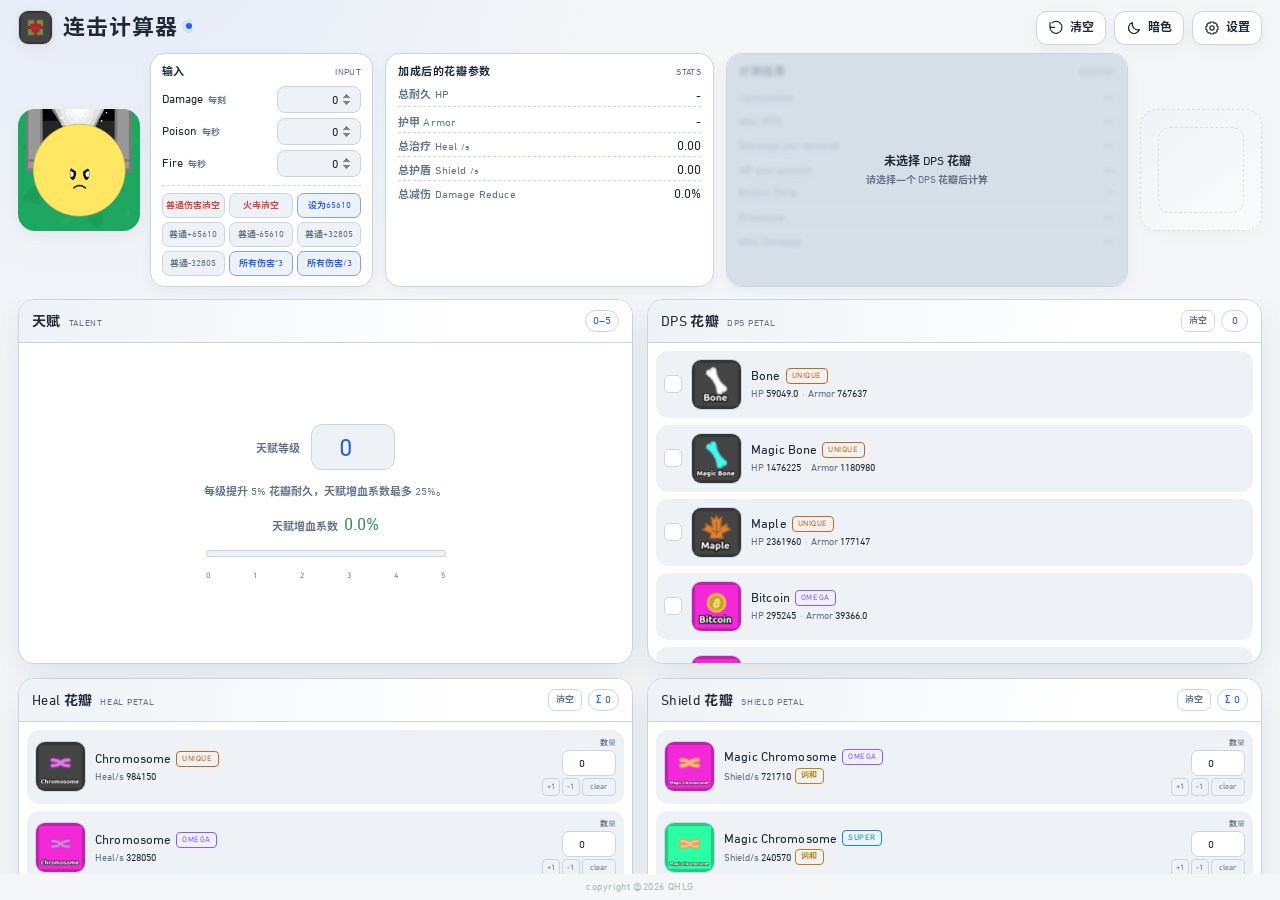
==== commit ac3423e9: "combo cal update" ====
--- a/static/combocal/index.html
+++ b/static/combocal/index.html
@@ -5,13 +5,22 @@
 <meta name="viewport" content="width=device-width, initial-scale=1, viewport-fit=cover">
 <meta name="theme-color" content="#f4f6f8">
 <title>连击计算器</title>
-<link rel="icon" type="image/png" href="./image/mob.png">
+<link rel="icon" type="image/png" href="./image/gift.png">
 <script>
   (function () {
     try {
       var savedTheme = localStorage.getItem('combo-calc-theme');
       if (savedTheme === 'dark' || savedTheme === 'light') {
         document.documentElement.setAttribute('data-theme', savedTheme);
+      }
+      var savedSettings = localStorage.getItem('combo-calc-settings');
+      if (savedSettings) {
+        var parsedSettings = JSON.parse(savedSettings);
+        var savedScale = Number(parsedSettings.fontScale);
+        if (Number.isFinite(savedScale) && savedScale >= 80 && savedScale <= 140) {
+          var normalizedScale = Math.round(savedScale / 5) * 5;
+          document.documentElement.style.setProperty('--font-scale', String(normalizedScale / 100));
+        }
       }
     } catch (e) {}
   }());
@@ -52,6 +61,7 @@
     --font-latin: "DIN Next LT Pro";
     --font-cjk: "Sarasa Mono SC";
     --font-stack: var(--font-latin), var(--font-cjk), "微软雅黑", "Microsoft YaHei", system-ui, sans-serif;
+    --font-scale: 1;
     --radius: 15px;
     color-scheme: light;
   }
@@ -95,7 +105,7 @@
       var(--bg);
     color: var(--text);
     font-family: var(--font-stack);
-    font-size: 14px;
+    font-size: calc(14px * var(--font-scale));
     line-height: 1.4;
     -webkit-font-smoothing: antialiased;
   }
@@ -161,7 +171,7 @@
     margin: 0;
     overflow: hidden;
     color: var(--text);
-    font-size: clamp(18px, 1.7vw, 23px);
+    font-size: calc(clamp(18px, 1.7vw, 23px) * var(--font-scale));
     font-weight: 750;
     letter-spacing: 0.045em;
     line-height: 1.15;
@@ -200,7 +210,7 @@
     background: var(--panel);
     box-shadow: var(--shadow-soft);
     color: var(--text);
-    font-size: 12px;
+    font-size: calc(12px * var(--font-scale));
     font-weight: 650;
     transition: border-color 140ms ease, background 140ms ease, color 140ms ease, transform 140ms ease;
   }
@@ -259,7 +269,7 @@
   .panel-heading h3 {
     margin: 0;
     color: var(--text);
-    font-size: 11px;
+    font-size: calc(11px * var(--font-scale));
     font-weight: 750;
     letter-spacing: 0.055em;
     text-transform: uppercase;
@@ -267,7 +277,7 @@
 
   .panel-heading .heading-hint {
     color: var(--muted);
-    font-size: 9px;
+    font-size: calc(9px * var(--font-scale));
     letter-spacing: 0.04em;
   }
 
@@ -341,7 +351,7 @@
 
   .input-label b {
     overflow: hidden;
-    font-size: 12px;
+    font-size: calc(12px * var(--font-scale));
     font-weight: 650;
     text-overflow: ellipsis;
     white-space: nowrap;
@@ -349,7 +359,7 @@
 
   .input-label small {
     color: var(--muted);
-    font-size: 8.5px;
+    font-size: calc(8.5px * var(--font-scale));
     white-space: nowrap;
   }
 
@@ -363,8 +373,9 @@
     background: var(--panel-2);
     color: var(--text);
     font-family: var(--font-stack);
-    font-size: 12px;
+    font-size: calc(12px * var(--font-scale));
     font-variant-numeric: tabular-nums;
+    line-height: 1.2;
     text-align: right;
     transition: border-color 130ms ease, box-shadow 130ms ease, background 130ms ease;
   }
@@ -403,7 +414,7 @@
     background: var(--panel-2);
     color: var(--muted);
     font-family: var(--font-stack);
-    font-size: 9px;
+    font-size: calc(9px * var(--font-scale));
     font-weight: 650;
     line-height: 1.15;
     text-overflow: clip;
@@ -481,7 +492,7 @@
   .stat-label {
     overflow: hidden;
     color: var(--muted);
-    font-size: 11px;
+    font-size: calc(11px * var(--font-scale));
     letter-spacing: 0.015em;
     text-overflow: ellipsis;
     white-space: nowrap;
@@ -491,7 +502,7 @@
     flex: 0 1 auto;
     overflow: hidden;
     color: var(--text);
-    font-size: 13px;
+    font-size: calc(13px * var(--font-scale));
     font-variant-numeric: tabular-nums;
     font-weight: 700;
     text-align: right;
@@ -504,7 +515,7 @@
     overflow: hidden;
     margin-top: -1px;
     color: var(--muted);
-    font-size: 8.5px;
+    font-size: calc(8.5px * var(--font-scale));
     font-variant-numeric: tabular-nums;
     line-height: 1.3;
     text-align: right;
@@ -549,7 +560,7 @@
   .result-label {
     overflow: hidden;
     color: var(--muted);
-    font-size: 11px;
+    font-size: calc(11px * var(--font-scale));
     letter-spacing: 0.01em;
     text-overflow: ellipsis;
     white-space: nowrap;
@@ -558,7 +569,7 @@
   .result-value {
     flex: 0 1 auto;
     overflow: hidden;
-    font-size: 13px;
+    font-size: calc(13px * var(--font-scale));
     font-variant-numeric: tabular-nums;
     font-weight: 750;
     text-align: right;
@@ -567,7 +578,7 @@
   }
 
   .result-value.is-wide {
-    font-size: 12px;
+    font-size: calc(12px * var(--font-scale));
   }
 
   .tone-red { color: var(--red) !important; }
@@ -599,13 +610,13 @@
   }
 
   .output-mask strong {
-    font-size: 12px;
+    font-size: calc(12px * var(--font-scale));
     font-weight: 750;
   }
 
   .output-mask span {
     color: var(--muted);
-    font-size: 9.5px;
+    font-size: calc(9.5px * var(--font-scale));
   }
 
   .dps-preview {
@@ -709,16 +720,18 @@
 
   .card-heading h2 {
     margin: 0;
-    font-size: 14px;
+    overflow: hidden;
+    font-size: calc(14px * var(--font-scale));
     font-weight: 750;
     letter-spacing: 0.025em;
+    text-overflow: ellipsis;
     white-space: nowrap;
   }
 
   .card-subtitle {
     overflow: hidden;
     color: var(--muted);
-    font-size: 8.5px;
+    font-size: calc(8.5px * var(--font-scale));
     letter-spacing: 0.08em;
     text-overflow: ellipsis;
     text-transform: uppercase;
@@ -737,9 +750,36 @@
     border-radius: 999px;
     background: var(--panel);
     color: var(--accent);
-    font-size: 10.5px;
+    font-size: calc(10.5px * var(--font-scale));
     font-variant-numeric: tabular-nums;
     font-weight: 750;
+    line-height: 1;
+  }
+
+  .card-head-actions {
+    display: flex;
+    flex: 0 0 auto;
+    align-items: center;
+    gap: 6px;
+  }
+
+  .card-clear {
+    height: 22px;
+    padding: 0 7px;
+    border: 1px solid var(--border);
+    border-radius: 7px;
+    background: var(--panel);
+    color: var(--muted);
+    font-family: var(--font-stack);
+    font-size: calc(9px * var(--font-scale));
+    font-weight: 650;
+    transition: border-color 120ms ease, color 120ms ease, background 120ms ease;
+  }
+
+  .card-clear:hover {
+    border-color: var(--red);
+    background: color-mix(in srgb, var(--red) 8%, var(--panel));
+    color: var(--red);
   }
 
   .card-scroll {
@@ -905,7 +945,7 @@
   .petal-name {
     overflow: hidden;
     color: var(--text);
-    font-size: 12.5px;
+    font-size: calc(12.5px * var(--font-scale));
     font-weight: 750;
     letter-spacing: 0.01em;
     line-height: 1.25;
@@ -921,7 +961,7 @@
     padding: 0 5px;
     border: 1px solid currentColor;
     border-radius: 4px;
-    font-size: 8px;
+    font-size: calc(8px * var(--font-scale));
     font-weight: 700;
     letter-spacing: 0.07em;
     line-height: 1;
@@ -945,7 +985,7 @@
     align-items: center;
     gap: 2px 4px;
     color: var(--muted);
-    font-size: 9.5px;
+    font-size: calc(9.5px * var(--font-scale));
     line-height: 1.35;
     overflow-wrap: anywhere;
   }
@@ -968,9 +1008,10 @@
     border: 1px solid var(--gold);
     border-radius: 4px;
     color: var(--gold);
-    font-size: 8px;
+    font-size: calc(8px * var(--font-scale));
     font-weight: 700;
     letter-spacing: 0.04em;
+    line-height: 1;
   }
 
   .petal-control {
@@ -985,7 +1026,7 @@
     align-items: center;
     gap: 4px;
     color: var(--muted);
-    font-size: 8px;
+    font-size: calc(8px * var(--font-scale));
     white-space: nowrap;
   }
 
@@ -999,8 +1040,9 @@
     background: var(--panel);
     color: var(--text);
     font-family: var(--font-stack);
-    font-size: 11px;
+    font-size: calc(11px * var(--font-scale));
     font-variant-numeric: tabular-nums;
+    line-height: 1.2;
     text-align: center;
     transition: border-color 130ms ease, box-shadow 130ms ease;
   }
@@ -1012,6 +1054,57 @@
   .mini-input:focus {
     border-color: var(--accent);
     box-shadow: 0 0 0 2px var(--accent-soft);
+  }
+
+  .number-editor {
+    display: flex;
+    width: 74px;
+    flex: 0 0 74px;
+    flex-direction: column;
+    align-items: stretch;
+    gap: 2px;
+  }
+
+  .number-editor .mini-field {
+    align-items: flex-end;
+    flex-direction: column;
+    gap: 1px;
+    justify-content: flex-end;
+  }
+
+  .step-actions {
+    display: grid;
+    grid-template-columns: 1fr 1fr 1.9fr;
+    gap: 2px;
+  }
+
+  .step-button {
+    height: 18px;
+    min-width: 0;
+    padding: 0 1px;
+    overflow: hidden;
+    border: 1px solid var(--border);
+    border-radius: 4px;
+    background: var(--panel-2);
+    color: var(--muted);
+    font-family: var(--font-stack);
+    font-size: calc(7.5px * var(--font-scale));
+    font-weight: 650;
+    line-height: 1;
+    text-overflow: clip;
+    white-space: nowrap;
+    transition: border-color 110ms ease, color 110ms ease, background 110ms ease;
+  }
+
+  .step-button:hover {
+    border-color: var(--accent);
+    background: var(--accent-soft);
+    color: var(--accent);
+  }
+
+  .step-button.is-clear:hover {
+    border-color: var(--red);
+    color: var(--red);
   }
 
   .fusion-input {
@@ -1039,7 +1132,7 @@
 
   .talent-picker-label {
     color: var(--muted);
-    font-size: 11px;
+    font-size: calc(11px * var(--font-scale));
     letter-spacing: 0.02em;
   }
 
@@ -1052,9 +1145,10 @@
     background: var(--panel-2);
     color: var(--accent);
     font-family: var(--font-stack);
-    font-size: 25px;
+    font-size: calc(25px * var(--font-scale));
     font-variant-numeric: tabular-nums;
     font-weight: 750;
+    line-height: 1.15;
     text-align: center;
     transition: border-color 130ms ease, box-shadow 130ms ease;
   }
@@ -1068,7 +1162,7 @@
     max-width: 320px;
     margin: 0;
     color: var(--muted);
-    font-size: 10.5px;
+    font-size: calc(10.5px * var(--font-scale));
     line-height: 1.6;
   }
 
@@ -1077,12 +1171,12 @@
     align-items: baseline;
     gap: 6px;
     color: var(--muted);
-    font-size: 10.5px;
+    font-size: calc(10.5px * var(--font-scale));
   }
 
   .talent-coef b {
     color: var(--green);
-    font-size: 17px;
+    font-size: calc(17px * var(--font-scale));
     font-variant-numeric: tabular-nums;
     font-weight: 750;
   }
@@ -1110,7 +1204,7 @@
     width: min(240px, 86%);
     justify-content: space-between;
     color: var(--muted);
-    font-size: 8px;
+    font-size: calc(8px * var(--font-scale));
     letter-spacing: 0.03em;
   }
 
@@ -1120,7 +1214,7 @@
     flex: 0 0 auto;
     padding: 5px 12px 7px;
     color: var(--muted);
-    font-size: 10px;
+    font-size: calc(10px * var(--font-scale));
     letter-spacing: 0.06em;
     text-align: center;
     opacity: 0.5;
@@ -1159,7 +1253,7 @@
 
   .modal-head h2 {
     margin: 0;
-    font-size: 18px;
+    font-size: calc(18px * var(--font-scale));
     font-weight: 750;
     letter-spacing: 0.08em;
   }
@@ -1216,14 +1310,14 @@
   }
 
   .setting-label label {
-    font-size: 13.5px;
+    font-size: calc(13.5px * var(--font-scale));
     font-weight: 750;
     letter-spacing: 0.02em;
   }
 
   .setting-label span {
     color: var(--muted);
-    font-size: 9.5px;
+    font-size: calc(9.5px * var(--font-scale));
   }
 
   .setting-controls {
@@ -1250,8 +1344,9 @@
     background: var(--panel-2);
     color: var(--text);
     font-family: var(--font-stack);
-    font-size: 13px;
+    font-size: calc(13px * var(--font-scale));
     font-variant-numeric: tabular-nums;
+    line-height: 1.2;
     text-align: right;
     transition: border-color 130ms ease, box-shadow 130ms ease;
   }
@@ -1265,7 +1360,7 @@
     margin: 0;
     padding-top: 2px;
     color: var(--muted);
-    font-size: 10px;
+    font-size: calc(10px * var(--font-scale));
     line-height: 1.65;
   }
 
@@ -1274,7 +1369,7 @@
     border-top: 1px solid var(--border);
     background: var(--panel-2);
     color: var(--muted);
-    font-size: 9.5px;
+    font-size: calc(9.5px * var(--font-scale));
     text-align: right;
   }
 
@@ -1290,7 +1385,36 @@
     border-radius: 16px;
     background: var(--panel);
     color: var(--muted);
-    font-size: 12px;
+    font-size: calc(12px * var(--font-scale));
+  }
+
+  .loading-state.error-state {
+    flex-direction: column;
+    gap: 8px;
+    padding: 24px;
+    border-color: var(--red);
+    background: color-mix(in srgb, var(--red) 6%, var(--panel));
+    color: var(--text);
+    text-align: center;
+  }
+
+  .error-state strong {
+    color: var(--red);
+    font-size: calc(15px * var(--font-scale));
+  }
+
+  .error-state p {
+    max-width: 680px;
+    margin: 0;
+    line-height: 1.7;
+  }
+
+  .error-state code {
+    padding: 2px 5px;
+    border: 1px solid var(--border);
+    border-radius: 5px;
+    background: var(--panel-2);
+    font-family: var(--font-stack);
   }
 
   /* ---------- Responsive ---------- */
@@ -1365,19 +1489,19 @@
     }
 
     .result-label {
-      font-size: 9.5px;
+      font-size: calc(9.5px * var(--font-scale));
     }
 
     .result-value {
-      font-size: 11.5px;
+      font-size: calc(11.5px * var(--font-scale));
     }
 
     .stat-label {
-      font-size: 10px;
+      font-size: calc(10px * var(--font-scale));
     }
 
     .stat-value {
-      font-size: 11.5px;
+      font-size: calc(11.5px * var(--font-scale));
     }
   }
 
@@ -1387,7 +1511,7 @@
     }
 
     .brand h1 {
-      font-size: 17px;
+      font-size: calc(17px * var(--font-scale));
     }
 
     .header-actions .button-label {
@@ -1422,15 +1546,15 @@
     }
 
     .result-label {
-      font-size: 8.7px;
+      font-size: calc(8.7px * var(--font-scale));
     }
 
     .result-value {
-      font-size: 10.5px;
+      font-size: calc(10.5px * var(--font-scale));
     }
 
     .result-value.is-wide {
-      font-size: 9.8px;
+      font-size: calc(9.8px * var(--font-scale));
     }
 
     .petal-thumb {
@@ -1448,7 +1572,7 @@
     }
 
     .mini-field {
-      font-size: 7.5px;
+      font-size: calc(7.5px * var(--font-scale));
     }
   }
 
@@ -1464,7 +1588,7 @@
 
     .quick-button {
       padding: 2px;
-      font-size: 8px;
+      font-size: calc(8px * var(--font-scale));
     }
 
     .setting-controls {
@@ -1508,23 +1632,23 @@
     }
 
     .result-label {
-      font-size: clamp(8.7px, 1.15vw, 11px);
+      font-size: calc(clamp(8.7px, 1.15vw, 11px) * var(--font-scale));
     }
 
     .result-value {
-      font-size: clamp(10.5px, 1.35vw, 13px);
+      font-size: calc(clamp(10.5px, 1.35vw, 13px) * var(--font-scale));
     }
 
     .result-value.is-wide {
-      font-size: clamp(9.8px, 1.2vw, 12px);
+      font-size: calc(clamp(9.8px, 1.2vw, 12px) * var(--font-scale));
     }
 
     .stat-label {
-      font-size: clamp(8.7px, 1.15vw, 11px);
+      font-size: calc(clamp(8.7px, 1.15vw, 11px) * var(--font-scale));
     }
 
     .stat-value {
-      font-size: clamp(10.5px, 1.35vw, 13px);
+      font-size: calc(clamp(10.5px, 1.35vw, 13px) * var(--font-scale));
     }
 
     .card-scroll,
@@ -1534,7 +1658,7 @@
 
     .site-footer {
       padding: 2px 12px 4px;
-      font-size: 9px;
+      font-size: calc(9px * var(--font-scale));
     }
   }
 
@@ -1544,7 +1668,7 @@
     }
 
     .quick-button {
-      font-size: clamp(8px, 2vw, 8.5px);
+      font-size: calc(clamp(8px, 2vw, 8.5px) * var(--font-scale));
     }
   }
 
@@ -1570,10 +1694,17 @@
 <div class="app">
   <header class="site-header">
     <div class="brand">
-      <img class="brand-icon" src="./image/mob.png" alt="连击计算器图标" onerror="this.style.visibility='hidden'">
+      <img class="brand-icon" src="./image/gift.png" alt="连击计算器图标" onerror="this.style.visibility='hidden'">
       <h1>连击计算器</h1>
     </div>
     <div class="header-actions">
+      <button class="icon-button" id="clearAllButton" type="button" aria-label="清空所有选择并初始化" title="清空所有选择并初始化">
+        <svg viewBox="0 0 24 24" aria-hidden="true">
+          <path d="M3 11a9 9 0 1 0 3-6.7"></path>
+          <path d="M3 4v7h7"></path>
+        </svg>
+        <span class="button-label">清空</span>
+      </button>
       <button class="icon-button" id="themeToggle" type="button" aria-label="切换至暗色主题" title="切换至暗色主题">
         <svg class="icon-moon" viewBox="0 0 24 24" aria-hidden="true">
           <path d="M20.2 14.3A8.4 8.4 0 0 1 9.7 3.8 8.4 8.4 0 1 0 20.2 14.3Z"></path>
@@ -1610,9 +1741,9 @@
             <span class="input-label"><b>Damage</b><small>每刻</small></span>
             <input class="number-input" id="inputDamage" type="number" min="0" step="any" inputmode="decimal" value="0" aria-label="Damage，每刻普通伤害">
           </label>
-          <label class="input-row" for="inputPosion">
-            <span class="input-label"><b>Posion</b><small>每秒</small></span>
-            <input class="number-input" id="inputPosion" type="number" min="0" step="any" inputmode="decimal" value="0" aria-label="Posion，每秒毒伤">
+          <label class="input-row" for="inputPoison">
+            <span class="input-label"><b>Poison</b><small>每秒</small></span>
+            <input class="number-input" id="inputPoison" type="number" min="0" step="any" inputmode="decimal" value="0" aria-label="Poison，每秒毒伤">
           </label>
           <label class="input-row" for="inputFire">
             <span class="input-label"><b>Fire</b><small>每秒</small></span>
@@ -1754,9 +1885,19 @@
         <input class="setting-number" id="fireRateNumber" type="number" min="1" max="2" step="0.05" value="1.5" inputmode="decimal" aria-label="Fire Rate 数值">
       </div>
     </div>
-    <p class="setting-tip">修改后即时生效。</p>
+    <div class="setting-block">
+      <div class="setting-label">
+        <label for="fontScaleNumber">字号</label>
+        <span>80 – 140 % / 步长 5</span>
+      </div>
+      <div class="setting-controls">
+        <input class="setting-slider" id="fontScaleRange" type="range" min="80" max="140" step="5" value="100" aria-label="字号滑动条">
+        <input class="setting-number" id="fontScaleNumber" type="number" min="80" max="140" step="5" value="100" inputmode="numeric" aria-label="字号百分比">
+      </div>
+    </div>
+    <p class="setting-tip">修改后即时生效，关闭设置窗口时保存。</p>
   </div>
-  <div class="modal-foot">刷新页面重置选择 · TPS 默认 20 · 火伤倍率 默认 1.5</div>
+  <div class="modal-foot">TPS 默认 20 · 火伤倍率 默认 1.5 · 字号默认 100%</div>
 </dialog>
 
 <script>
@@ -1764,7 +1905,7 @@
   'use strict';
 
   /* ------------------------------------------------------------------
-   * Constants and fallback data
+   * Constants and application state
    * ------------------------------------------------------------------ */
 
   var RARITIES = ['unique', 'omega', 'super', 'ultra'];
@@ -1786,59 +1927,11 @@
   var STORAGE_THEME = 'combo-calc-theme';
   var STORAGE_SETTINGS = 'combo-calc-settings';
 
-  var FALLBACK_DATA = {
-    dps: {
-      trident: {
-        super: { hp: 32805, armor: 10935, fusion: 3 },
-        ultra: { hp: 10935, armor: 3645, fusion: 3 }
-      },
-      bone: {
-        unique: { hp: 59049, armor: 767637 },
-        omega: { hp: 19683, armor: 255879 }
-      },
-      magic_bone: {
-        unique: { hp: 1476225, armor: 1180980 },
-        omega: { hp: 492075, armor: 393660 }
-      },
-      maple: {
-        unique: { hp: 2361960, armor: 177147 },
-        omega: { hp: 787320, armor: 59049 }
-      }
-    },
-    heal: {
-      chromosome: {
-        unique: { heal: 984150 },
-        omega: { heal: 328050 },
-        super: { heal: 109350 }
-      }
-    },
-    shield: {
-      magic_chromosome: {
-        omega: { shield: 721710, harmony_stack: true },
-        super: { shield: 240570, harmony_stack: true }
-      }
-    },
-    dmg_reduce: {
-      neurotoxin: {
-        omega: { dmg_reduce: 0.6 },
-        super: { dmg_reduce: 0.45 },
-        ultra: { dmg_reduce: 0.4 }
-      }
-    },
-    increase_max_hp: {
-      golden_cactus: {
-        omega: { increase_max_hp: 0.55 },
-        super: { increase_max_hp: 0.34 },
-        ultra: { increase_max_hp: 0.21 }
-      }
-    }
-  };
-
   var state = {
     data: null,
     entries: new Map(),
-    settings: { tps: 20, fireRate: 1.5 },
-    inputs: { damage: 0, posion: 0, fire: 0 },
+    settings: { tps: 20, fireRate: 1.5, fontScale: 100 },
+    inputs: { damage: 0, poison: 0, fire: 0 },
     talent: 0,
     selected: { dps: null, dmg_reduce: null, increase_max_hp: null },
     fusion: {},
@@ -2010,8 +2103,22 @@
     return Number((Math.round(n / 0.05) * 0.05).toFixed(2));
   }
 
+  function normalizeFontScale(value) {
+    var n = Number(value);
+    if (!Number.isFinite(n)) {
+      return 100;
+    }
+    n = clamp(n, 80, 140);
+    return Math.round(n / 5) * 5;
+  }
+
+  function applyFontScale() {
+    var scale = normalizeFontScale(state.settings.fontScale) / 100;
+    document.documentElement.style.setProperty('--font-scale', String(scale));
+  }
+
   function loadSettings() {
-    var result = { tps: 20, fireRate: 1.5 };
+    var result = { tps: 20, fireRate: 1.5, fontScale: 100 };
     var raw = readStorage(STORAGE_SETTINGS);
     if (raw) {
       try {
@@ -2024,6 +2131,10 @@
         if (Number.isFinite(fireRate) && fireRate >= 1 && fireRate <= 2) {
           result.fireRate = normalizeFireRate(fireRate);
         }
+        var fontScale = Number(parsed.fontScale);
+        if (Number.isFinite(fontScale) && fontScale >= 80 && fontScale <= 140) {
+          result.fontScale = normalizeFontScale(fontScale);
+        }
       } catch (error) {
         /* Keep defaults for malformed storage. */
       }
@@ -2034,7 +2145,8 @@
   function saveSettings() {
     writeStorage(STORAGE_SETTINGS, JSON.stringify({
       tps: state.settings.tps,
-      fireRate: state.settings.fireRate
+      fireRate: state.settings.fireRate,
+      fontScale: state.settings.fontScale
     }));
   }
 
@@ -2078,20 +2190,15 @@
   }
 
   async function loadPetalData() {
-    try {
-      var response = await fetch('./petal.json', { cache: 'no-store' });
-      if (!response.ok) {
-        throw new Error('HTTP ' + response.status);
-      }
-      var data = await response.json();
-      if (!isValidData(data)) {
-        throw new Error('petal.json 数据结构不正确');
-      }
-      return data;
-    } catch (error) {
-      console.warn('读取 petal.json 失败，使用内置数据。', error);
-      return FALLBACK_DATA;
-    }
+    var response = await fetch('./petal.json', { cache: 'no-store' });
+    if (!response.ok) {
+      throw new Error('读取 petal.json 失败：HTTP ' + response.status);
+    }
+    var data = await response.json();
+    if (!isValidData(data)) {
+      throw new Error('petal.json 数据结构不正确，必须包含 dps、heal、shield、dmg_reduce、increase_max_hp。');
+    }
+    return data;
   }
 
   function indexEntries() {
@@ -2247,8 +2354,8 @@
     return total;
   }
 
-  function findMaxTps(healTotal, shieldTotal, normalTick, posion, fire, fireRate) {
-    var incomingWithoutNormal = posion + fire * fireRate;
+  function findMaxTps(healTotal, shieldTotal, normalTick, poison, fire, fireRate) {
+    var incomingWithoutNormal = poison + fire * fireRate;
     for (var tps = 25; tps >= 10; tps -= 1) {
       if (healTotal + shieldTotal >= normalTick * tps + incomingWithoutNormal) {
         return tps;
@@ -2315,9 +2422,9 @@
     var drPercent = dr * 100;
 
     var normalTick = Math.max(0, state.inputs.damage * (1 - dr) - armor);
-    var posionTick = state.inputs.posion / tps;
+    var poisonTick = state.inputs.poison / tps;
     var fireTick = state.inputs.fire * fireRate / tps;
-    var totalDamageTick = normalTick + posionTick + fireTick;
+    var totalDamageTick = normalTick + poisonTick + fireTick;
     var damagePerSecond = totalDamageTick * tps;
     var healTick = healTotal / tps;
     var shieldTick = shieldTotal / tps;
@@ -2327,8 +2434,13 @@
       theoreticalHpPerSecond < 0 &&
       theoreticalHpPerSecond >= -COMBO_EPSILON
     ) ? 0 : theoreticalHpPerSecond;
-    var comboable = theoreticalHpPerSecond >= -COMBO_EPSILON;
-    var maxTps = findMaxTps(healTotal, shieldTotal, normalTick, state.inputs.posion, state.inputs.fire, fireRate);
+
+    /* Healing happens after damage, so a lethal first hit cannot be comboed. */
+    var firstTickShield = Math.min(hp, shieldTick);
+    var firstTickLethal = Boolean(dps) && totalDamageTick >= hp + firstTickShield;
+
+    var comboable = theoreticalHpPerSecond >= -COMBO_EPSILON && !firstTickLethal;
+    var maxTps = findMaxTps(healTotal, shieldTotal, normalTick, state.inputs.poison, state.inputs.fire, fireRate);
 
     var denominator = healTick + shieldTick;
     var pressure;
@@ -2341,7 +2453,9 @@
     var maxDamage = (hp + shieldTick + armor) / (1 - dr);
 
     var breakResult = null;
-    if (dps && !comboable) {
+    if (dps && firstTickLethal) {
+      breakResult = { broken: true, tick: 1 };
+    } else if (dps && !comboable) {
       breakResult = simulateBreak(hp, shieldTick, healTick, totalDamageTick, tps);
     }
 
@@ -2361,7 +2475,7 @@
       dr: dr,
       drPercent: drPercent,
       normalTick: normalTick,
-      posionTick: posionTick,
+      poisonTick: poisonTick,
       fireTick: fireTick,
       totalDamageTick: totalDamageTick,
       damagePerSecond: damagePerSecond,
@@ -2603,6 +2717,7 @@
   }
 
   function makeMiniNumber(kind, key, labelText, min, max, step, value, ariaLabel, extraClass) {
+    var editor = makeElement('div', 'number-editor');
     var label = makeElement('label', 'mini-field');
     label.appendChild(makeElement('span', null, labelText));
     var input = makeElement('input', 'mini-input' + (extraClass ? ' ' + extraClass : ''));
@@ -2615,7 +2730,29 @@
     input.dataset.key = key;
     input.setAttribute('aria-label', ariaLabel);
     label.appendChild(input);
-    return label;
+    editor.appendChild(label);
+
+    var actions = makeElement('div', 'step-actions');
+    [
+      { text: '+1', step: '1', title: '增加 1' },
+      { text: '-1', step: '-1', title: '减少 1' },
+      { text: 'clear', step: 'clear', title: '恢复默认值', clear: true }
+    ].forEach(function (action) {
+      var button = makeElement(
+        'button',
+        'step-button' + (action.clear ? ' is-clear' : ''),
+        action.text
+      );
+      button.type = 'button';
+      button.dataset.stepKind = kind;
+      button.dataset.key = key;
+      button.dataset.step = action.step;
+      button.title = action.title;
+      button.setAttribute('aria-label', ariaLabel + ' ' + action.text);
+      actions.appendChild(button);
+    });
+    editor.appendChild(actions);
+    return editor;
   }
 
   function makePetalItem(entry) {
@@ -2758,7 +2895,17 @@
     var count = makeElement('span', 'card-badge', '0');
     count.dataset.countType = type;
     count.title = meta.kind === 'single' ? '已选择数量' : '数量合计';
-    head.appendChild(count);
+
+    var clearButton = makeElement('button', 'card-clear', '清空');
+    clearButton.type = 'button';
+    clearButton.dataset.clearType = type;
+    clearButton.title = '清空本系列所有选择';
+    clearButton.setAttribute('aria-label', '清空' + meta.title + '的所有选择');
+
+    var headActions = makeElement('div', 'card-head-actions');
+    headActions.appendChild(clearButton);
+    headActions.appendChild(count);
+    head.appendChild(headActions);
     card.appendChild(head);
 
     var scroll = makeElement('div', 'card-scroll');
@@ -2787,6 +2934,137 @@
     });
     ui.talentCoef = byId('talentCoef');
     ui.talentMeter = byId('talentMeter');
+  }
+
+  function showDataError(error) {
+    var message = error && error.message ? error.message : String(error);
+    state.data = null;
+    state.entries.clear();
+
+    ui.statHp.textContent = '-';
+    ui.statArmor.textContent = '-';
+    ui.statHeal.textContent = '-';
+    ui.statShield.textContent = '-';
+    ui.statDr.textContent = '-';
+    ui.hpFormula.textContent = '';
+    setResult(ui.resCombo, '\u2014', 'muted');
+    setResult(ui.resMaxTps, '\u2014', 'muted');
+    setResult(ui.resDps, '\u2014', 'muted');
+    setResult(ui.resHps, '\u2014', 'muted');
+    setResult(ui.resBreak, '\u2014', 'muted', true);
+    setResult(ui.resPressure, '\u2014', 'muted');
+    setResult(ui.resMaxDamage, '\u2014', 'muted');
+
+    var maskTitle = ui.resultsMask.querySelector('strong');
+    var maskHint = ui.resultsMask.querySelector('span');
+    if (maskTitle) {
+      maskTitle.textContent = '花瓣数据读取失败';
+    }
+    if (maskHint) {
+      maskHint.textContent = '请检查 ./petal.json';
+    }
+    ui.resultsMask.hidden = false;
+
+    ui.previewImage.hidden = true;
+    ui.previewImage.removeAttribute('src');
+    ui.previewImage.alt = '';
+    ui.previewFrame.classList.add('is-empty');
+    ui.previewFrame.classList.remove('image-missing');
+    ui.previewFrame.removeAttribute('title');
+
+    ui.contentGrid.innerHTML = '';
+    var errorBox = makeElement('div', 'loading-state error-state');
+    errorBox.setAttribute('role', 'alert');
+    errorBox.appendChild(makeElement('strong', null, '读取 petal.json 失败'));
+    var messageLine = makeElement('p');
+    messageLine.appendChild(document.createTextNode(message));
+    errorBox.appendChild(messageLine);
+    var helpLine = makeElement('p');
+    helpLine.appendChild(document.createTextNode('请通过 HTTP 静态服务器打开本页，并确认 '));
+    helpLine.appendChild(makeElement('code', null, './petal.json'));
+    helpLine.appendChild(document.createTextNode(' 可访问且格式正确。页面不再使用内置兜底数据。'));
+    errorBox.appendChild(helpLine);
+    ui.contentGrid.appendChild(errorBox);
+
+    console.error('读取 petal.json 失败。', error);
+  }
+
+  function handleNumericStep(button) {
+    var kind = button.dataset.stepKind;
+    var key = button.dataset.key;
+    var step = button.dataset.step;
+    var entry = state.entries.get(key);
+    if (!entry) {
+      return;
+    }
+
+    var editor = button.closest('.number-editor');
+    var input = editor ? editor.querySelector('.mini-input') : null;
+
+    if (kind === 'quantity') {
+      var quantity = quantityFor(entry.type, key);
+      var nextQuantity = step === 'clear'
+        ? 0
+        : clamp(quantity + (step === '1' ? 1 : -1), 0, 20);
+      state.quantities[entry.type][key] = nextQuantity;
+      if (input) {
+        input.value = String(nextQuantity);
+      }
+      render();
+    } else if (kind === 'fusion') {
+      var max = fusionMax(entry);
+      if (max === null) {
+        return;
+      }
+      var fusion = fusionFor(entry);
+      var nextFusion = step === 'clear'
+        ? 1
+        : clamp(fusion + (step === '1' ? 1 : -1), 1, max);
+      state.fusion[key] = nextFusion;
+      if (input) {
+        input.value = String(nextFusion);
+      }
+      render();
+    }
+  }
+
+  function clearPetalType(type) {
+    if (!state.data || TYPES.indexOf(type) === -1) {
+      return;
+    }
+
+    if (type === 'dps') {
+      state.selected.dps = null;
+      state.fusion = {};
+    } else if (type === 'dmg_reduce' || type === 'increase_max_hp') {
+      state.selected[type] = null;
+    } else {
+      state.quantities[type] = {};
+    }
+
+    var card = ui.contentGrid.querySelector('[data-card="' + type + '"]');
+    if (card) {
+      card.replaceWith(makeTypeCard(type));
+    }
+    render();
+  }
+
+  function clearAllSelections() {
+    state.inputs = { damage: 0, poison: 0, fire: 0 };
+    state.talent = 0;
+    state.selected = { dps: null, dmg_reduce: null, increase_max_hp: null };
+    state.fusion = {};
+    state.quantities = { heal: {}, shield: {} };
+    syncTopInputValues();
+
+    if (state.data) {
+      buildCards();
+      render();
+      var scrollArea = ui.contentGrid.parentElement;
+      if (scrollArea) {
+        scrollArea.scrollTop = 0;
+      }
+    }
   }
 
   function updateChoiceVisuals() {
@@ -2835,13 +3113,13 @@
 
   function syncTopInputValues() {
     ui.inputDamage.value = String(state.inputs.damage);
-    ui.inputPosion.value = String(state.inputs.posion);
+    ui.inputPoison.value = String(state.inputs.poison);
     ui.inputFire.value = String(state.inputs.fire);
   }
 
   function performDamageAction(action) {
     var damage = Number.isFinite(state.inputs.damage) ? state.inputs.damage : 0;
-    var posion = Number.isFinite(state.inputs.posion) ? state.inputs.posion : 0;
+    var poison = Number.isFinite(state.inputs.poison) ? state.inputs.poison : 0;
     var fire = Number.isFinite(state.inputs.fire) ? state.inputs.fire : 0;
 
     switch (action) {
@@ -2849,7 +3127,7 @@
         damage = 0;
         break;
       case 'clear-status':
-        posion = 0;
+        poison = 0;
         fire = 0;
         break;
       case 'set-normal-65610':
@@ -2869,12 +3147,12 @@
         break;
       case 'multiply-all-3':
         damage = normalizeActionDamage(damage * 3);
-        posion = normalizeActionDamage(posion * 3);
+        poison = normalizeActionDamage(poison * 3);
         fire = normalizeActionDamage(fire * 3);
         break;
       case 'divide-all-3':
         damage = normalizeActionDamage(damage / 3);
-        posion = normalizeActionDamage(posion / 3);
+        poison = normalizeActionDamage(poison / 3);
         fire = normalizeActionDamage(fire / 3);
         break;
       default:
@@ -2882,7 +3160,7 @@
     }
 
     state.inputs.damage = damage;
-    state.inputs.posion = posion;
+    state.inputs.poison = poison;
     state.inputs.fire = fire;
     syncTopInputValues();
     render();
@@ -3037,11 +3315,22 @@
   function bindCardEvents() {
     ui.contentGrid.addEventListener('input', handleGridInput);
     ui.contentGrid.addEventListener('change', handleGridChange);
+    ui.contentGrid.addEventListener('click', function (event) {
+      var stepButton = event.target.closest('.step-button');
+      if (stepButton) {
+        handleNumericStep(stepButton);
+        return;
+      }
+      var clearButton = event.target.closest('[data-clear-type]');
+      if (clearButton) {
+        clearPetalType(clearButton.dataset.clearType);
+      }
+    });
   }
 
   function bindStaticEvents() {
     bindTopInput('damage', ui.inputDamage);
-    bindTopInput('posion', ui.inputPosion);
+    bindTopInput('poison', ui.inputPoison);
     bindTopInput('fire', ui.inputFire);
 
     document.querySelectorAll('[data-damage-action]').forEach(function (button) {
@@ -3049,6 +3338,8 @@
         performDamageAction(button.dataset.damageAction);
       });
     });
+
+    ui.clearAllButton.addEventListener('click', clearAllSelections);
 
     ui.themeToggle.addEventListener('click', function () {
       var current = document.documentElement.getAttribute('data-theme');
@@ -3129,6 +3420,28 @@
     ui.fireRateNumber.addEventListener('change', function () {
       finalizeSettings();
     });
+
+    ui.fontScaleRange.addEventListener('input', function () {
+      var value = normalizeFontScale(ui.fontScaleRange.value);
+      state.settings.fontScale = value;
+      ui.fontScaleNumber.value = String(value);
+      applyFontScale();
+      saveSettings();
+    });
+
+    ui.fontScaleNumber.addEventListener('input', function () {
+      var value = Number(ui.fontScaleNumber.value);
+      if (Number.isFinite(value) && value >= 80 && value <= 140) {
+        state.settings.fontScale = normalizeFontScale(value);
+        ui.fontScaleRange.value = String(state.settings.fontScale);
+        applyFontScale();
+        saveSettings();
+      }
+    });
+
+    ui.fontScaleNumber.addEventListener('change', function () {
+      finalizeSettings();
+    });
   }
 
   function finalizeSettings() {
@@ -3142,9 +3455,17 @@
     } else {
       fireRate = normalizeFireRate(fireRate);
     }
+    var fontScale = Number(ui.fontScaleNumber.value);
+    if (!Number.isFinite(fontScale) || fontScale < 80 || fontScale > 140) {
+      fontScale = 100;
+    } else {
+      fontScale = normalizeFontScale(fontScale);
+    }
     state.settings.tps = tps;
     state.settings.fireRate = fireRate;
+    state.settings.fontScale = fontScale;
     syncSettingsUI(true);
+    applyFontScale();
     saveSettings();
     render();
   }
@@ -3156,9 +3477,11 @@
     if (forceValues !== false) {
       ui.tpsNumber.value = String(state.settings.tps);
       ui.fireRateNumber.value = String(state.settings.fireRate);
+      ui.fontScaleNumber.value = String(state.settings.fontScale);
     }
     ui.tpsRange.value = String(state.settings.tps);
     ui.fireRateRange.value = String(state.settings.fireRate);
+    ui.fontScaleRange.value = String(state.settings.fontScale);
   }
 
   /* ------------------------------------------------------------------
@@ -3166,6 +3489,7 @@
    * ------------------------------------------------------------------ */
 
   function cacheUi() {
+    ui.clearAllButton = byId('clearAllButton');
     ui.themeToggle = byId('themeToggle');
     ui.themeLabel = byId('themeLabel');
     ui.settingsButton = byId('settingsButton');
@@ -3175,9 +3499,11 @@
     ui.tpsNumber = byId('tpsNumber');
     ui.fireRateRange = byId('fireRateRange');
     ui.fireRateNumber = byId('fireRateNumber');
+    ui.fontScaleRange = byId('fontScaleRange');
+    ui.fontScaleNumber = byId('fontScaleNumber');
     ui.contentGrid = byId('contentGrid');
     ui.inputDamage = byId('inputDamage');
-    ui.inputPosion = byId('inputPosion');
+    ui.inputPoison = byId('inputPoison');
     ui.inputFire = byId('inputFire');
     ui.statHp = byId('statHp');
     ui.statArmor = byId('statArmor');
@@ -3204,6 +3530,7 @@
     cacheUi();
     initializeTheme();
     state.settings = loadSettings();
+    applyFontScale();
     syncSettingsUI(true);
     bindStaticEvents();
 
@@ -3211,8 +3538,14 @@
       wireImageFallback(ui.previewImage);
     }
 
-    state.data = await loadPetalData();
-    indexEntries();
+    try {
+      state.data = await loadPetalData();
+      indexEntries();
+    } catch (error) {
+      showDataError(error);
+      return;
+    }
+
     buildCards();
     bindCardEvents();
     render();
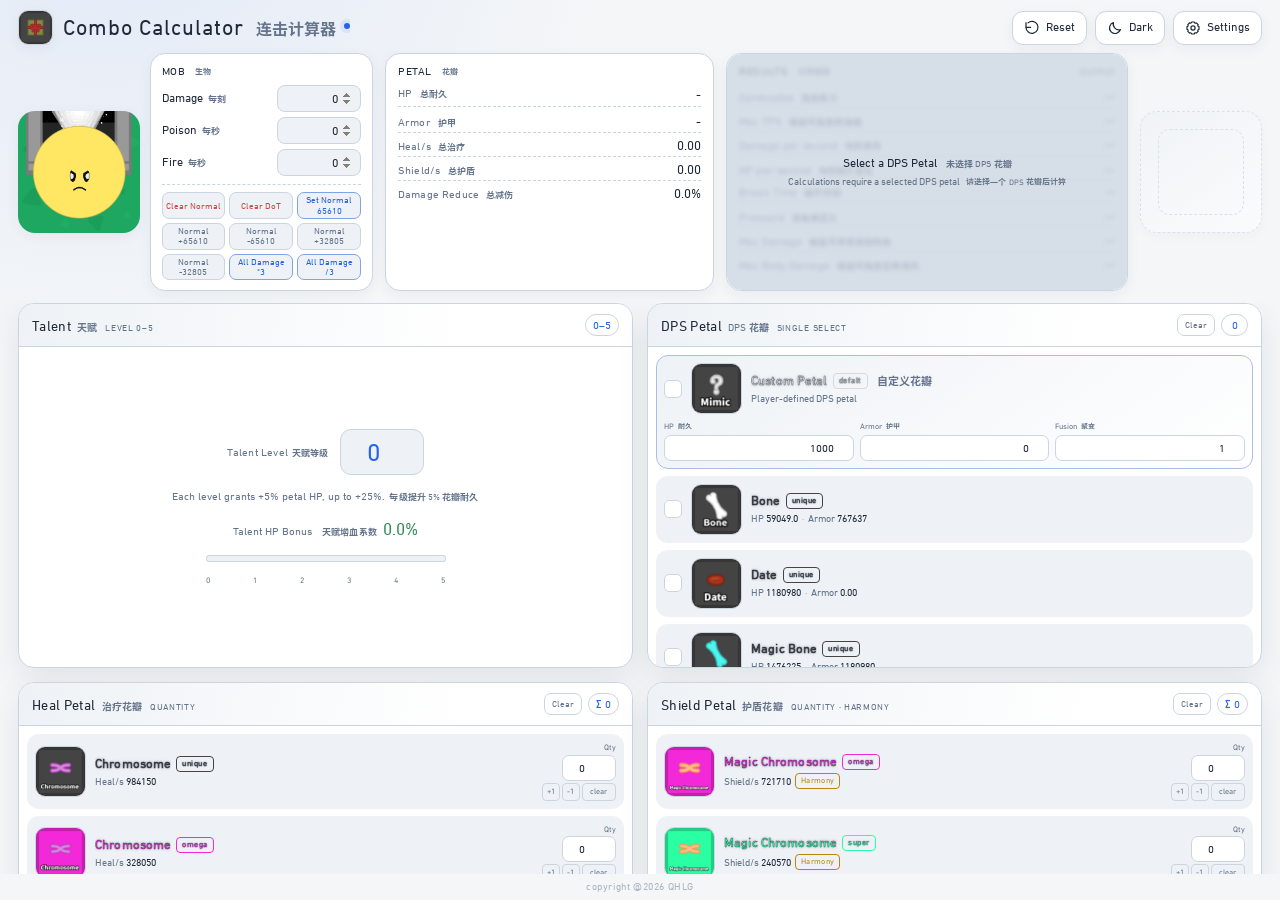
==== commit b0d8d6b8: "update combocal" ====
--- a/static/combocal/index.html
+++ b/static/combocal/index.html
@@ -4,7 +4,7 @@
 <meta charset="UTF-8">
 <meta name="viewport" content="width=device-width, initial-scale=1, viewport-fit=cover">
 <meta name="theme-color" content="#f4f6f8">
-<title>连击计算器</title>
+<title>Combo Calculator</title>
 <link rel="icon" type="image/png" href="./image/gift.png">
 <script>
   (function () {
@@ -281,6 +281,22 @@
     letter-spacing: 0.04em;
   }
 
+  .title-cn {
+    margin-left: 6px;
+    color: var(--muted);
+    font-size: 0.72em;
+    font-weight: 500;
+    letter-spacing: 0.01em;
+  }
+
+  .inline-cn {
+    margin-left: 4px;
+    color: var(--muted);
+    font-size: 0.82em;
+    font-weight: 500;
+    letter-spacing: 0.01em;
+  }
+
   /* ---------- Top fixed deck ---------- */
 
   .control-deck {
@@ -965,18 +981,39 @@
     font-weight: 700;
     letter-spacing: 0.07em;
     line-height: 1;
-    text-transform: uppercase;
-  }
-
-  [data-rarity="unique"] { color: #c26b1b; }
-  [data-rarity="omega"] { color: #8b5cf6; }
-  [data-rarity="super"] { color: #0e8fbf; }
-  [data-rarity="ultra"] { color: #2e8b57; }
-
-  html[data-theme="dark"] [data-rarity="unique"] { color: #f5a855; }
-  html[data-theme="dark"] [data-rarity="omega"] { color: #b794ff; }
-  html[data-theme="dark"] [data-rarity="super"] { color: #5bc8ef; }
-  html[data-theme="dark"] [data-rarity="ultra"] { color: #63d994; }
+    text-transform: lowercase;
+  }
+
+  [data-rarity="defalt"] { --rarity-color: #d8d8d8; }
+  [data-rarity="unique"] { --rarity-color: #444444; }
+  [data-rarity="omega"] { --rarity-color: #f329d9; }
+  [data-rarity="super"] { --rarity-color: #2bffa3; }
+  [data-rarity="ultra"] { --rarity-color: #ff2b75; }
+
+  .rarity-badge {
+    color: var(--rarity-color, var(--text));
+  }
+
+  .petal-item[data-rarity] .petal-name {
+    color: var(--rarity-color, var(--text));
+    -webkit-text-stroke: 0.3px rgba(15, 23, 42, 0.6);
+    text-shadow: 0 0 1px rgba(15, 23, 42, 0.75), 0 0 3px rgba(15, 23, 42, 0.45);
+  }
+
+  .rarity-badge {
+    -webkit-text-stroke: 0.25px rgba(15, 23, 42, 0.55);
+    text-shadow: 0 0 1px rgba(15, 23, 42, 0.7), 0 0 2px rgba(15, 23, 42, 0.35);
+  }
+
+  html[data-theme="dark"] .petal-item[data-rarity] .petal-name {
+    -webkit-text-stroke-color: rgba(255, 255, 255, 0.58);
+    text-shadow: 0 0 1px rgba(255, 255, 255, 0.72), 0 0 3px rgba(255, 255, 255, 0.38);
+  }
+
+  html[data-theme="dark"] .rarity-badge {
+    -webkit-text-stroke-color: rgba(255, 255, 255, 0.52);
+    text-shadow: 0 0 1px rgba(255, 255, 255, 0.65), 0 0 2px rgba(255, 255, 255, 0.3);
+  }
 
   .attr-line {
     display: flex;
@@ -1019,6 +1056,57 @@
     flex: 0 0 auto;
     align-items: center;
     gap: 5px;
+  }
+
+  .custom-petal {
+    flex-direction: column;
+    align-items: stretch;
+    gap: 7px;
+    border-color: color-mix(in srgb, var(--border) 80%, var(--accent));
+    background:
+      linear-gradient(145deg, var(--panel-2), var(--panel));
+  }
+
+  .custom-petal .petal-main {
+    width: 100%;
+  }
+
+  .custom-fields {
+    display: grid;
+    grid-template-columns: repeat(3, minmax(0, 1fr));
+    gap: 6px;
+  }
+
+  .custom-field {
+    display: flex;
+    min-width: 0;
+    flex-direction: column;
+    gap: 2px;
+    color: var(--muted);
+    font-size: calc(8px * var(--font-scale));
+    font-weight: 650;
+  }
+
+  .custom-input {
+    width: 100%;
+    height: 26px;
+    padding: 1px 4px;
+    border: 1px solid var(--border);
+    border-radius: 7px;
+    outline: none;
+    background: var(--panel);
+    color: var(--text);
+    font-family: var(--font-stack);
+    font-size: calc(11px * var(--font-scale));
+    font-variant-numeric: tabular-nums;
+    line-height: 1.2;
+    text-align: right;
+    transition: border-color 130ms ease, box-shadow 130ms ease;
+  }
+
+  .custom-input:focus {
+    border-color: var(--accent);
+    box-shadow: 0 0 0 2px var(--accent-soft);
   }
 
   .mini-field {
@@ -1694,18 +1782,18 @@
 <div class="app">
   <header class="site-header">
     <div class="brand">
-      <img class="brand-icon" src="./image/gift.png" alt="连击计算器图标" onerror="this.style.visibility='hidden'">
-      <h1>连击计算器</h1>
+      <img class="brand-icon" src="./image/gift.png" alt="Combo Calculator icon" onerror="this.style.visibility='hidden'">
+      <h1>Combo Calculator <small class="title-cn">连击计算器</small></h1>
     </div>
     <div class="header-actions">
-      <button class="icon-button" id="clearAllButton" type="button" aria-label="清空所有选择并初始化" title="清空所有选择并初始化">
+      <button class="icon-button" id="clearAllButton" type="button" aria-label="Reset calculator, including custom petal values" title="Reset calculator, including custom petal values / 重置计算器（含自定义花瓣）">
         <svg viewBox="0 0 24 24" aria-hidden="true">
           <path d="M3 11a9 9 0 1 0 3-6.7"></path>
           <path d="M3 4v7h7"></path>
         </svg>
-        <span class="button-label">清空</span>
+        <span class="button-label">Reset</span>
       </button>
-      <button class="icon-button" id="themeToggle" type="button" aria-label="切换至暗色主题" title="切换至暗色主题">
+      <button class="icon-button" id="themeToggle" type="button" aria-label="Switch to dark theme" title="Switch to dark theme">
         <svg class="icon-moon" viewBox="0 0 24 24" aria-hidden="true">
           <path d="M20.2 14.3A8.4 8.4 0 0 1 9.7 3.8 8.4 8.4 0 1 0 20.2 14.3Z"></path>
         </svg>
@@ -1713,53 +1801,52 @@
           <circle cx="12" cy="12" r="3.7"></circle>
           <path d="M12 2.2v2M12 19.8v2M4.6 4.6 6 6M18 18l1.4 1.4M2.2 12h2M19.8 12h2M4.6 19.4 6 18M18 6l1.4-1.4"></path>
         </svg>
-        <span class="button-label" id="themeLabel">暗色</span>
+        <span class="button-label" id="themeLabel">Dark</span>
       </button>
       <button class="icon-button" id="settingsButton" type="button" aria-haspopup="dialog" aria-controls="settingsDialog">
         <svg viewBox="0 0 24 24" aria-hidden="true">
           <circle cx="12" cy="12" r="3.1"></circle>
           <path d="M19.4 15a1.7 1.7 0 0 0 .34 1.88l.06.06-2.83 2.83-.06-.06a1.7 1.7 0 0 0-1.88-.34 1.7 1.7 0 0 0-1.03 1.56V21h-4v-.08A1.7 1.7 0 0 0 8.95 19.4a1.7 1.7 0 0 0-1.88.34l-.06.06-2.83-2.83.06-.06A1.7 1.7 0 0 0 4.58 15 1.7 1.7 0 0 0 3.03 14H3v-4h.08A1.7 1.7 0 0 0 4.6 8.95a1.7 1.7 0 0 0-.34-1.88l-.06-.06 2.83-2.83.06.06A1.7 1.7 0 0 0 8.97 4.6 1.7 1.7 0 0 0 10 3.03V3h4v.08a1.7 1.7 0 0 0 1.03 1.56 1.7 1.7 0 0 0 1.88-.34l.06-.06 2.83 2.83-.06.06a1.7 1.7 0 0 0-.34 1.88A1.7 1.7 0 0 0 20.97 10H21v4h-.08A1.7 1.7 0 0 0 19.4 15Z"></path>
         </svg>
-        <span class="button-label">设置</span>
+        <span class="button-label">Settings</span>
       </button>
     </div>
   </header>
 
-  <section class="control-deck" aria-label="输入与计算结果">
+  <section class="control-deck" aria-label="Inputs and results">
     <div class="deck-creature">
       <div class="mob-panel">
-        <img src="./image/mob.png" alt="生物图标" onerror="this.style.visibility='hidden'">
+        <img src="./image/mob.png" alt="Mob icon" onerror="this.style.visibility='hidden'">
       </div>
 
       <div class="input-panel panel">
         <div class="panel-heading">
-          <h2>输入</h2>
-          <span class="heading-hint">INPUT</span>
+          <h2>Mob <small class="title-cn">生物</small></h2>
         </div>
         <div class="input-grid">
           <label class="input-row" for="inputDamage">
             <span class="input-label"><b>Damage</b><small>每刻</small></span>
-            <input class="number-input" id="inputDamage" type="number" min="0" step="any" inputmode="decimal" value="0" aria-label="Damage，每刻普通伤害">
+            <input class="number-input" id="inputDamage" type="number" min="0" step="any" inputmode="decimal" value="0" aria-label="Damage per tick">
           </label>
           <label class="input-row" for="inputPoison">
             <span class="input-label"><b>Poison</b><small>每秒</small></span>
-            <input class="number-input" id="inputPoison" type="number" min="0" step="any" inputmode="decimal" value="0" aria-label="Poison，每秒毒伤">
+            <input class="number-input" id="inputPoison" type="number" min="0" step="any" inputmode="decimal" value="0" aria-label="Poison damage per second">
           </label>
           <label class="input-row" for="inputFire">
             <span class="input-label"><b>Fire</b><small>每秒</small></span>
-            <input class="number-input" id="inputFire" type="number" min="0" step="any" inputmode="decimal" value="0" aria-label="Fire，每秒火伤">
+            <input class="number-input" id="inputFire" type="number" min="0" step="any" inputmode="decimal" value="0" aria-label="Fire damage per second">
           </label>
         </div>
-        <div class="damage-actions" role="group" aria-label="生物伤害快捷操作">
-          <button class="quick-button is-danger" type="button" data-damage-action="clear-normal" title="将普通伤害清空为 0">普通伤害清空</button>
-          <button class="quick-button is-danger" type="button" data-damage-action="clear-status" title="将毒伤和火伤清空为 0">火毒清空</button>
-          <button class="quick-button is-emphasis" type="button" data-damage-action="set-normal-65610" title="将普通伤害设置为 65610">设为65610</button>
-          <button class="quick-button" type="button" data-damage-action="add-normal-65610" title="普通伤害增加 65610">普通+65610</button>
-          <button class="quick-button" type="button" data-damage-action="sub-normal-65610" title="普通伤害减少 65610">普通-65610</button>
-          <button class="quick-button" type="button" data-damage-action="add-normal-32805" title="普通伤害增加 32805">普通+32805</button>
-          <button class="quick-button" type="button" data-damage-action="sub-normal-32805" title="普通伤害减少 32805">普通-32805</button>
-          <button class="quick-button is-emphasis" type="button" data-damage-action="multiply-all-3" title="所有伤害乘以 3">所有伤害*3</button>
-          <button class="quick-button is-emphasis" type="button" data-damage-action="divide-all-3" title="所有伤害除以 3">所有伤害/3</button>
+        <div class="damage-actions" role="group" aria-label="Quick damage actions">
+          <button class="quick-button is-danger" type="button" data-damage-action="clear-normal" title="Clear normal damage / 普通伤害清空">Clear Normal</button>
+          <button class="quick-button is-danger" type="button" data-damage-action="clear-status" title="Clear fire and poison / 火毒清空">Clear DoT</button>
+          <button class="quick-button is-emphasis" type="button" data-damage-action="set-normal-65610" title="Set normal damage to 65610 / 设置为 65610">Set Normal 65610</button>
+          <button class="quick-button" type="button" data-damage-action="add-normal-65610" title="Normal damage +65610 / 普通伤害增加 65610">Normal +65610</button>
+          <button class="quick-button" type="button" data-damage-action="sub-normal-65610" title="Normal damage -65610 / 普通伤害减少 65610">Normal -65610</button>
+          <button class="quick-button" type="button" data-damage-action="add-normal-32805" title="Normal damage +32805 / 普通伤害增加 32805">Normal +32805</button>
+          <button class="quick-button" type="button" data-damage-action="sub-normal-32805" title="Normal damage -32805 / 普通伤害减少 32805">Normal -32805</button>
+          <button class="quick-button is-emphasis" type="button" data-damage-action="multiply-all-3" title="All damage ×3 / 所有伤害 ×3">All Damage *3</button>
+          <button class="quick-button is-emphasis" type="button" data-damage-action="divide-all-3" title="All damage ÷3 / 所有伤害 ÷3">All Damage /3</button>
         </div>
       </div>
     </div>
@@ -1768,29 +1855,28 @@
       <div class="stats-grid">
         <section class="stats-panel panel" aria-labelledby="statsTitle">
           <div class="panel-heading">
-            <h2 id="statsTitle">加成后的花瓣参数</h2>
-            <span class="heading-hint">STATS</span>
+            <h2 id="statsTitle">Petal <small class="title-cn">花瓣</small></h2>
           </div>
           <div class="stat-list">
             <div class="stat-row hp-stat">
-              <span class="stat-label">总耐久 HP</span>
+              <span class="stat-label">HP <small class="inline-cn">总耐久</small></span>
               <span class="stat-value" id="statHp">-</span>
             </div>
             <div class="stat-formula" id="hpFormula"></div>
             <div class="stat-row">
-              <span class="stat-label">护甲 Armor</span>
+              <span class="stat-label">Armor <small class="inline-cn">护甲</small></span>
               <span class="stat-value" id="statArmor">-</span>
             </div>
             <div class="stat-row">
-              <span class="stat-label">总治疗 Heal <small>/s</small></span>
+              <span class="stat-label">Heal/s <small class="inline-cn">总治疗</small></span>
               <span class="stat-value" id="statHeal">0.00</span>
             </div>
             <div class="stat-row">
-              <span class="stat-label">总护盾 Shield <small>/s</small></span>
+              <span class="stat-label">Shield/s <small class="inline-cn">总护盾</small></span>
               <span class="stat-value" id="statShield">0.00</span>
             </div>
             <div class="stat-row">
-              <span class="stat-label">总减伤 Damage Reduce</span>
+              <span class="stat-label">Damage Reduce <small class="inline-cn">总减伤</small></span>
               <span class="stat-value" id="statDr">0.0%</span>
             </div>
           </div>
@@ -1798,47 +1884,51 @@
 
         <section class="results-panel panel" id="resultsPanel" aria-labelledby="resultsTitle">
           <div class="panel-heading">
-            <h2 id="resultsTitle">计算结果</h2>
+            <h2 id="resultsTitle">Results <small class="title-cn">计算结果</small></h2>
             <span class="heading-hint">OUTPUT</span>
           </div>
           <div class="result-list">
             <div class="result-row">
-              <span class="result-label">Comboable</span>
+              <span class="result-label">Comboable <small class="inline-cn">连击能力</small></span>
               <span class="result-value" id="resCombo">—</span>
             </div>
             <div class="result-row">
-              <span class="result-label">Max TPS</span>
+              <span class="result-label">Max TPS <small class="inline-cn">最高可连击刻速度</small></span>
               <span class="result-value" id="resMaxTps">—</span>
             </div>
             <div class="result-row">
-              <span class="result-label">Damage per second</span>
+              <span class="result-label">Damage per second <small class="inline-cn">每秒承伤</small></span>
               <span class="result-value" id="resDps">—</span>
             </div>
             <div class="result-row">
-              <span class="result-label">HP per second</span>
+              <span class="result-label">HP per second <small class="inline-cn">每秒耐久变化</small></span>
               <span class="result-value" id="resHps">—</span>
             </div>
             <div class="result-row">
-              <span class="result-label">Break Time</span>
+              <span class="result-label">Break Time <small class="inline-cn">破坏时间</small></span>
               <span class="result-value is-wide" id="resBreak">—</span>
             </div>
             <div class="result-row">
-              <span class="result-label">Pressure</span>
+              <span class="result-label">Pressure <small class="inline-cn">染色体压力</small></span>
               <span class="result-value" id="resPressure">—</span>
             </div>
             <div class="result-row">
-              <span class="result-label">Max Damage</span>
+              <span class="result-label">Max Damage <small class="inline-cn">最高可承受单刻伤害</small></span>
               <span class="result-value" id="resMaxDamage">—</span>
+            </div>
+            <div class="result-row">
+              <span class="result-label" title="Max Body Damage under current fire/poison">Max Body Damage <small class="inline-cn">最高可连击生物体伤</small></span>
+              <span class="result-value" id="resMaxBodyDamage">—</span>
             </div>
           </div>
           <div class="output-mask" id="resultsMask">
-            <strong>未选择 DPS 花瓣</strong>
-            <span>请选择一个 DPS 花瓣后计算</span>
+            <strong>Select a DPS Petal <small class="title-cn">未选择 DPS 花瓣</small></strong>
+            <span>Calculations require a selected DPS petal <small class="inline-cn">请选择一个 DPS 花瓣后计算</small></span>
           </div>
         </section>
       </div>
 
-      <div class="dps-preview" aria-label="当前 DPS 花瓣">
+      <div class="dps-preview" aria-label="Selected DPS petal">
         <div class="preview-frame is-empty" id="previewFrame">
           <img id="previewImage" alt="" hidden>
         </div>
@@ -1848,7 +1938,7 @@
 
   <div class="scroll-area" id="scrollArea">
     <div class="content-grid" id="contentGrid" aria-live="off">
-      <div class="loading-state">正在读取 petal.json …</div>
+      <div class="loading-state">Loading petal.json… <small class="title-cn">正在读取</small></div>
     </div>
   </div>
 
@@ -1857,8 +1947,8 @@
 
 <dialog class="settings-dialog" id="settingsDialog" aria-labelledby="settingsTitle">
   <div class="modal-head">
-    <h2 id="settingsTitle">设置</h2>
-    <button class="modal-close" id="closeSettings" type="button" aria-label="关闭设置">
+    <h2 id="settingsTitle">Settings <small class="title-cn">设置</small></h2>
+    <button class="modal-close" id="closeSettings" type="button" aria-label="Close settings">
       <svg viewBox="0 0 24 24" aria-hidden="true">
         <path d="m6 6 12 12M18 6 6 18"></path>
       </svg>
@@ -1867,37 +1957,37 @@
   <div class="modal-body">
     <div class="setting-block">
       <div class="setting-label">
-        <label for="tpsNumber">计算模拟TPS</label>
-        <span>10 – 25 / 步长 1</span>
+        <label for="tpsNumber">TPS <small class="inline-cn">计算模拟</small></label>
+        <span>10 – 25 / step 1</span>
       </div>
       <div class="setting-controls">
-        <input class="setting-slider" id="tpsRange" type="range" min="10" max="25" step="1" value="20" aria-label="Caculate TPS 滑动条">
-        <input class="setting-number" id="tpsNumber" type="number" min="10" max="25" step="1" value="20" inputmode="numeric" aria-label="Caculate TPS 数值">
+        <input class="setting-slider" id="tpsRange" type="range" min="10" max="25" step="1" value="20" aria-label="TPS slider">
+        <input class="setting-number" id="tpsNumber" type="number" min="10" max="25" step="1" value="20" inputmode="numeric" aria-label="TPS value">
       </div>
     </div>
     <div class="setting-block">
       <div class="setting-label">
-        <label for="fireRateNumber">火伤倍率(火伤实际上是浮动的，计算可能不精准)</label>
-        <span>1 – 2 / 步长 0.05</span>
+        <label for="fireRateNumber">Fire Rate <small class="inline-cn">火伤倍率（浮动）</small></label>
+        <span>1 – 2 / step 0.05</span>
       </div>
       <div class="setting-controls">
-        <input class="setting-slider" id="fireRateRange" type="range" min="1" max="2" step="0.05" value="1.5" aria-label="Fire Rate 滑动条">
-        <input class="setting-number" id="fireRateNumber" type="number" min="1" max="2" step="0.05" value="1.5" inputmode="decimal" aria-label="Fire Rate 数值">
+        <input class="setting-slider" id="fireRateRange" type="range" min="1" max="2" step="0.05" value="1.5" aria-label="Fire Rate slider">
+        <input class="setting-number" id="fireRateNumber" type="number" min="1" max="2" step="0.05" value="1.5" inputmode="decimal" aria-label="Fire Rate value">
       </div>
     </div>
     <div class="setting-block">
       <div class="setting-label">
-        <label for="fontScaleNumber">字号</label>
-        <span>80 – 140 % / 步长 5</span>
+        <label for="fontScaleNumber">Font Size <small class="inline-cn">字号</small></label>
+        <span>80 – 140% / step 5</span>
       </div>
       <div class="setting-controls">
-        <input class="setting-slider" id="fontScaleRange" type="range" min="80" max="140" step="5" value="100" aria-label="字号滑动条">
-        <input class="setting-number" id="fontScaleNumber" type="number" min="80" max="140" step="5" value="100" inputmode="numeric" aria-label="字号百分比">
+        <input class="setting-slider" id="fontScaleRange" type="range" min="80" max="140" step="5" value="100" aria-label="Font size slider">
+        <input class="setting-number" id="fontScaleNumber" type="number" min="80" max="140" step="5" value="100" inputmode="numeric" aria-label="Font size percentage">
       </div>
     </div>
-    <p class="setting-tip">修改后即时生效，关闭设置窗口时保存。</p>
+    <p class="setting-tip">Changes apply immediately and are saved when this dialog closes. <span class="inline-cn">修改即时生效，关闭窗口时保存</span></p>
   </div>
-  <div class="modal-foot">TPS 默认 20 · 火伤倍率 默认 1.5 · 字号默认 100%</div>
+  <div class="modal-foot">TPS default 20 · Fire Rate default 1.5 · Font Size default 100%</div>
 </dialog>
 
 <script>
@@ -1908,8 +1998,8 @@
    * Constants and application state
    * ------------------------------------------------------------------ */
 
-  var RARITIES = ['unique', 'omega', 'super', 'ultra'];
-  var RARITY_ORDER = { unique: 0, omega: 1, super: 2, ultra: 3 };
+  var RARITIES = ['unique', 'omega', 'super', 'ultra', 'defalt'];
+  var RARITY_ORDER = { unique: 0, omega: 1, super: 2, ultra: 3, defalt: 4 };
   var TYPES = ['dps', 'heal', 'shield', 'dmg_reduce', 'increase_max_hp'];
   var SINGLE_TYPES = ['dps', 'dmg_reduce', 'increase_max_hp'];
   /* Treat a near-zero HP/s balance as comboable (0.01 tolerance). */
@@ -1917,20 +2007,24 @@
   var MAX_BREAK_SECONDS = 120;
 
   var TYPE_META = {
-    dps: { title: 'DPS 花瓣', subtitle: 'DPS PETAL', kind: 'single' },
-    heal: { title: 'Heal 花瓣', subtitle: 'HEAL PETAL', kind: 'quantity' },
-    shield: { title: 'Shield 花瓣', subtitle: 'SHIELD PETAL', kind: 'quantity' },
-    dmg_reduce: { title: 'Damage Reduce 花瓣', subtitle: 'DAMAGE REDUCE', kind: 'single' },
-    increase_max_hp: { title: 'Increase Max HP 花瓣', subtitle: 'INCREASE MAX HP', kind: 'single' }
+    dps: { title: 'DPS Petal', cn: 'DPS 花瓣', subtitle: 'SINGLE SELECT', kind: 'single' },
+    heal: { title: 'Heal Petal', cn: '治疗花瓣', subtitle: 'QUANTITY', kind: 'quantity' },
+    shield: { title: 'Shield Petal', cn: '护盾花瓣', subtitle: 'QUANTITY · HARMONY', kind: 'quantity' },
+    dmg_reduce: { title: 'Damage Reduce Petal', cn: '减伤花瓣', subtitle: 'SINGLE SELECT', kind: 'single' },
+    increase_max_hp: { title: 'Increase Max HP Petal', cn: '增血花瓣', subtitle: 'SINGLE SELECT', kind: 'single' }
   };
 
   var STORAGE_THEME = 'combo-calc-theme';
   var STORAGE_SETTINGS = 'combo-calc-settings';
+  var STORAGE_CUSTOM_PETAL = 'combo-calc-custom-petal';
+  var CUSTOM_DPS_KEY = '__custom_dps__';
+  var CUSTOM_DEFAULT = { hp: 1000, armor: 0, fusion: 1 };
 
   var state = {
     data: null,
     entries: new Map(),
     settings: { tps: 20, fireRate: 1.5, fontScale: 100 },
+    customPetal: { hp: 1000, armor: 0, fusion: 1 },
     inputs: { damage: 0, poison: 0, fire: 0 },
     talent: 0,
     selected: { dps: null, dmg_reduce: null, increase_max_hp: null },
@@ -2051,6 +2145,9 @@
   }
 
   function petalImagePath(entry) {
+    if (entry.isCustom) {
+      return './image/custom_petal.png';
+    }
     var rarity = String(entry.rarity).toLowerCase();
     var petal = String(entry.petal).toLowerCase().replace(/\s+/g, '_');
     return './image/' + rarity + '_' + petal + '_200x200.png';
@@ -2150,16 +2247,72 @@
     }));
   }
 
+  function loadCustomPetal() {
+    var result = {
+      hp: CUSTOM_DEFAULT.hp,
+      armor: CUSTOM_DEFAULT.armor,
+      fusion: CUSTOM_DEFAULT.fusion
+    };
+    var raw = readStorage(STORAGE_CUSTOM_PETAL);
+    if (raw) {
+      try {
+        var parsed = JSON.parse(raw);
+        var hp = Number(parsed.hp);
+        if (Number.isFinite(hp) && hp > 1) {
+          result.hp = hp;
+        }
+        var armor = Number(parsed.armor);
+        if (Number.isFinite(armor)) {
+          result.armor = armor;
+        }
+        var fusion = Number(parsed.fusion);
+        if (Number.isInteger(fusion) && fusion >= 1 && fusion <= 69) {
+          result.fusion = fusion;
+        }
+      } catch (error) {
+        /* Keep defaults for malformed custom petal storage. */
+      }
+    }
+    return result;
+  }
+
+  function saveCustomPetal() {
+    writeStorage(STORAGE_CUSTOM_PETAL, JSON.stringify({
+      hp: state.customPetal.hp,
+      armor: state.customPetal.armor,
+      fusion: state.customPetal.fusion
+    }));
+  }
+
+  function customFusionValue() {
+    var fusion = Number(state.customPetal.fusion);
+    if (!Number.isFinite(fusion)) {
+      return 1;
+    }
+    return clamp(Math.trunc(fusion), 1, 69);
+  }
+
+  function addCustomPetalEntry() {
+    state.entries.set(CUSTOM_DPS_KEY, {
+      key: CUSTOM_DPS_KEY,
+      type: 'dps',
+      petal: 'custom_petal',
+      rarity: 'defalt',
+      attrs: state.customPetal,
+      isCustom: true
+    });
+  }
+
   function applyTheme(theme, persist) {
     var next = theme === 'dark' ? 'dark' : 'light';
     document.documentElement.setAttribute('data-theme', next);
-    var label = next === 'dark' ? '亮色' : '暗色';
+    var label = next === 'dark' ? 'Light' : 'Dark';
     if (ui.themeLabel) {
       ui.themeLabel.textContent = label;
     }
     if (ui.themeToggle) {
-      ui.themeToggle.setAttribute('aria-label', '切换至' + label + '主题');
-      ui.themeToggle.setAttribute('title', '切换至' + label + '主题');
+      ui.themeToggle.setAttribute('aria-label', 'Switch to ' + label.toLowerCase() + ' theme');
+      ui.themeToggle.setAttribute('title', 'Switch to ' + label.toLowerCase() + ' theme');
       ui.themeToggle.setAttribute('aria-pressed', next === 'dark' ? 'true' : 'false');
     }
     var meta = document.querySelector('meta[name="theme-color"]');
@@ -2192,11 +2345,11 @@
   async function loadPetalData() {
     var response = await fetch('./petal.json', { cache: 'no-store' });
     if (!response.ok) {
-      throw new Error('读取 petal.json 失败：HTTP ' + response.status);
+      throw new Error('Failed to load petal.json: HTTP ' + response.status);
     }
     var data = await response.json();
     if (!isValidData(data)) {
-      throw new Error('petal.json 数据结构不正确，必须包含 dps、heal、shield、dmg_reduce、increase_max_hp。');
+      throw new Error('Invalid petal.json schema: requires dps, heal, shield, dmg_reduce, and increase_max_hp.');
     }
     return data;
   }
@@ -2234,7 +2387,7 @@
   function getEntries(type) {
     var result = [];
     state.entries.forEach(function (entry) {
-      if (entry.type === type) {
+      if (entry.type === type && !entry.isCustom) {
         result.push(entry);
       }
     });
@@ -2408,7 +2561,7 @@
     var cactus = numericAttr(cactusEntry, 'increase_max_hp');
     var dr = clamp(numericAttr(reduceEntry, 'dmg_reduce'), 0, 1);
     var talentBonus = state.talent * 0.05;
-    var k = dps ? fusionFor(dps) : 1;
+    var k = dps ? (dps.isCustom ? customFusionValue() : fusionFor(dps)) : 1;
 
     var hp0 = numericAttr(dps, 'hp');
     var armor0 = numericAttr(dps, 'armor');
@@ -2451,6 +2604,19 @@
     }
 
     var maxDamage = (hp + shieldTick + armor) / (1 - dr);
+
+    /* Max normal body damage that still allows combo:
+       1) current recovery surplus after fire/poison;
+       2) first-tick survivability (healing happens after damage). */
+    var sustainNormalLimit = (
+      healTotal + shieldTotal + COMBO_EPSILON - state.inputs.poison - state.inputs.fire * fireRate
+    ) / tps;
+    var durabilityNormalLimit = hp + firstTickShield - poisonTick - fireTick;
+    var normalBodyLimit = Math.min(sustainNormalLimit, durabilityNormalLimit);
+    var maxBodyDamage = 0;
+    if (normalBodyLimit >= 0 && 1 - dr > 0) {
+      maxBodyDamage = Math.max(0, (normalBodyLimit + armor) / (1 - dr));
+    }
 
     var breakResult = null;
     if (dps && firstTickLethal) {
@@ -2486,6 +2652,7 @@
       maxTps: maxTps,
       pressure: pressure,
       maxDamage: maxDamage,
+      maxBodyDamage: maxBodyDamage,
       breakResult: breakResult
     };
   }
@@ -2508,7 +2675,7 @@
   }
 
   function hpFormulaText(result) {
-    return '(\u57fa\u7840hp\u00d7(1+' + result.cactus.toFixed(2) + ')\u00d7(1+' +
+    return '(Base HP\u00d7(1+' + result.cactus.toFixed(2) + ')\u00d7(1+' +
       result.talentBonus.toFixed(2) + ')\u00d7' + formatPlain(result.k) + ')';
   }
 
@@ -2617,6 +2784,7 @@
       setResult(ui.resBreak, '\u2014', 'muted', true);
       setResult(ui.resPressure, '\u2014', 'muted');
       setResult(ui.resMaxDamage, '\u2014', 'muted');
+      setResult(ui.resMaxBodyDamage, '\u2014', 'muted');
       ui.resultsMask.hidden = false;
     } else {
       setResult(ui.resCombo, result.comboable ? 'Yes' : 'No', result.comboable ? 'green' : 'red');
@@ -2649,6 +2817,7 @@
       setResult(ui.resBreak, breakData.text, breakData.tone, true);
       setResult(ui.resPressure, pressureText(result.pressure), 'gold');
       setResult(ui.resMaxDamage, formatNumber(result.maxDamage), 'accent');
+      setResult(ui.resMaxBodyDamage, formatNumber(result.maxBodyDamage), 'accent');
       ui.resultsMask.hidden = true;
     }
 
@@ -2705,7 +2874,7 @@
     } else if (entry.type === 'shield') {
       appendAttribute(line, 'Shield/s', formatNumber(numericAttr(entry, 'shield')), false);
       if (entry.attrs.harmony_stack === true) {
-        line.appendChild(makeElement('span', 'harmony-tag', '调和'));
+        line.appendChild(makeElement('span', 'harmony-tag', 'Harmony'));
       }
     } else if (entry.type === 'dmg_reduce') {
       appendAttribute(line, 'Damage Reduce', formatPercent(numericAttr(entry, 'dmg_reduce')), false);
@@ -2734,9 +2903,9 @@
 
     var actions = makeElement('div', 'step-actions');
     [
-      { text: '+1', step: '1', title: '增加 1' },
-      { text: '-1', step: '-1', title: '减少 1' },
-      { text: 'clear', step: 'clear', title: '恢复默认值', clear: true }
+      { text: '+1', step: '1', title: 'Increase by 1' },
+      { text: '-1', step: '-1', title: 'Decrease by 1' },
+      { text: 'clear', step: 'clear', title: 'Reset to default', clear: true }
     ].forEach(function (action) {
       var button = makeElement(
         'button',
@@ -2759,6 +2928,7 @@
     var item = makeElement('article', 'petal-item');
     item.dataset.key = entry.key;
     item.dataset.type = entry.type;
+    item.dataset.rarity = entry.rarity;
 
     var isSelectable = SINGLE_TYPES.indexOf(entry.type) !== -1;
     var main;
@@ -2770,7 +2940,7 @@
       checkbox.value = entry.key;
       checkbox.dataset.choiceType = entry.type;
       checkbox.checked = state.selected[entry.type] === entry.key;
-      checkbox.setAttribute('aria-label', '选择 ' + displayPetalName(entry.petal) + ' ' + entry.rarity);
+      checkbox.setAttribute('aria-label', 'Select ' + displayPetalName(entry.petal) + ' ' + entry.rarity);
       main.appendChild(checkbox);
       main.appendChild(makeElement('span', 'petal-checkbox'));
     } else {
@@ -2796,12 +2966,12 @@
       control.appendChild(makeMiniNumber(
         'fusion',
         entry.key,
-        '聚变',
+        'Fusion',
         1,
         max,
         1,
         current,
-        displayPetalName(entry.petal) + ' ' + entry.rarity + ' 聚变量',
+        displayPetalName(entry.petal) + ' ' + entry.rarity + ' fusion',
         'fusion-input'
       ));
     } else if (entry.type === 'heal' || entry.type === 'shield') {
@@ -2809,12 +2979,12 @@
       control.appendChild(makeMiniNumber(
         'quantity',
         entry.key,
-        '数量',
+        'Qty',
         0,
         20,
         1,
         quantity,
-        displayPetalName(entry.petal) + ' ' + entry.rarity + ' 数量',
+        displayPetalName(entry.petal) + ' ' + entry.rarity + ' quantity',
         'qty-input'
       ));
     }
@@ -2823,6 +2993,70 @@
       item.appendChild(control);
     }
 
+    return item;
+  }
+
+  function makeCustomField(labelText, cnText, field, value, min, max, step, title) {
+    var fieldWrap = makeElement('label', 'custom-field');
+    var labelLine = makeElement('span', 'custom-field-label');
+    labelLine.appendChild(document.createTextNode(labelText));
+    labelLine.appendChild(makeElement('small', 'inline-cn', cnText));
+    fieldWrap.appendChild(labelLine);
+
+    var input = makeElement('input', 'custom-input');
+    input.type = 'number';
+    input.step = step;
+    if (min !== null) {
+      input.min = String(min);
+    }
+    if (max !== null) {
+      input.max = String(max);
+    }
+    input.value = String(value);
+    input.dataset.customField = field;
+    input.title = title;
+    input.setAttribute('aria-label', title);
+    fieldWrap.appendChild(input);
+    return fieldWrap;
+  }
+
+  function makeCustomPetalItem() {
+    var entry = state.entries.get(CUSTOM_DPS_KEY);
+    if (!entry) {
+      return null;
+    }
+
+    var item = makeElement('article', 'petal-item custom-petal');
+    item.dataset.key = entry.key;
+    item.dataset.type = 'dps';
+    item.dataset.rarity = entry.rarity;
+
+    var main = makeElement('label', 'petal-main');
+    var checkbox = makeElement('input', 'petal-check');
+    checkbox.type = 'checkbox';
+    checkbox.value = entry.key;
+    checkbox.dataset.choiceType = 'dps';
+    checkbox.checked = state.selected.dps === entry.key;
+    checkbox.setAttribute('aria-label', 'Select Custom Petal');
+    main.appendChild(checkbox);
+    main.appendChild(makeElement('span', 'petal-checkbox'));
+    main.appendChild(makeThumb(entry));
+
+    var info = makeElement('span', 'petal-info');
+    var nameRow = makeElement('span', 'petal-name-row');
+    nameRow.appendChild(makeElement('span', 'petal-name', 'Custom Petal'));
+    nameRow.appendChild(makeRarityBadge('defalt'));
+    nameRow.appendChild(makeElement('small', 'inline-cn', '自定义花瓣'));
+    info.appendChild(nameRow);
+    info.appendChild(makeElement('span', 'attr-line', 'Player-defined DPS petal'));
+    main.appendChild(info);
+    item.appendChild(main);
+
+    var fields = makeElement('div', 'custom-fields');
+    fields.appendChild(makeCustomField('HP', '耐久', 'hp', state.customPetal.hp, 1.000001, null, 'any', 'Custom petal HP, must be greater than 1'));
+    fields.appendChild(makeCustomField('Armor', '护甲', 'armor', state.customPetal.armor, null, null, 'any', 'Custom petal armor, negative values allowed'));
+    fields.appendChild(makeCustomField('Fusion', '聚变', 'fusion', state.customPetal.fusion, 1, 69, '1', 'Custom petal fusion multiplier, 1 to 69'));
+    item.appendChild(fields);
     return item;
   }
 
@@ -2832,8 +3066,10 @@
 
     var head = makeElement('div', 'card-head');
     var heading = makeElement('div', 'card-heading');
-    heading.appendChild(makeElement('h2', null, '天赋'));
-    heading.appendChild(makeElement('span', 'card-subtitle', 'Talent'));
+    var title = makeElement('h2', null, 'Talent');
+    title.appendChild(makeElement('small', 'title-cn', '天赋'));
+    heading.appendChild(title);
+    heading.appendChild(makeElement('span', 'card-subtitle', 'LEVEL 0–5'));
     head.appendChild(heading);
     head.appendChild(makeElement('span', 'card-badge', '0–5'));
     card.appendChild(head);
@@ -2841,7 +3077,9 @@
     var body = makeElement('div', 'card-scroll talent-body');
 
     var picker = makeElement('label', 'talent-picker');
-    picker.appendChild(makeElement('span', 'talent-picker-label', '天赋等级'));
+    var pickerLabel = makeElement('span', 'talent-picker-label', 'Talent Level');
+    pickerLabel.appendChild(makeElement('small', 'inline-cn', '天赋等级'));
+    picker.appendChild(pickerLabel);
     var input = makeElement('input', 'talent-input');
     input.id = 'talentInput';
     input.type = 'number';
@@ -2849,14 +3087,17 @@
     input.max = '5';
     input.step = '1';
     input.value = String(state.talent);
-    input.setAttribute('aria-label', '天赋等级，范围 0 到 5');
+    input.setAttribute('aria-label', 'Talent level, 0 to 5');
     picker.appendChild(input);
     body.appendChild(picker);
 
-    body.appendChild(makeElement('p', 'talent-caption', '每级提升 5% 花瓣耐久，天赋增血系数最多 25%。'));
+    var caption = makeElement('p', 'talent-caption', 'Each level grants +5% petal HP, up to +25%.');
+    caption.appendChild(makeElement('small', 'inline-cn', '每级提升 5% 花瓣耐久'));
+    body.appendChild(caption);
 
     var coefficient = makeElement('div', 'talent-coef');
-    coefficient.appendChild(document.createTextNode('天赋增血系数'));
+    coefficient.appendChild(document.createTextNode('Talent HP Bonus'));
+    coefficient.appendChild(makeElement('small', 'inline-cn', '天赋增血系数'));
     var coefficientValue = makeElement('b', null, '0.0%');
     coefficientValue.id = 'talentCoef';
     coefficient.appendChild(coefficientValue);
@@ -2888,19 +3129,21 @@
 
     var head = makeElement('div', 'card-head');
     var heading = makeElement('div', 'card-heading');
-    heading.appendChild(makeElement('h2', null, meta.title));
+    var title = makeElement('h2', null, meta.title);
+    title.appendChild(makeElement('small', 'title-cn', meta.cn));
+    heading.appendChild(title);
     heading.appendChild(makeElement('span', 'card-subtitle', meta.subtitle));
     head.appendChild(heading);
 
     var count = makeElement('span', 'card-badge', '0');
     count.dataset.countType = type;
-    count.title = meta.kind === 'single' ? '已选择数量' : '数量合计';
-
-    var clearButton = makeElement('button', 'card-clear', '清空');
+    count.title = meta.kind === 'single' ? 'Selected count' : 'Total quantity';
+
+    var clearButton = makeElement('button', 'card-clear', 'Clear');
     clearButton.type = 'button';
     clearButton.dataset.clearType = type;
-    clearButton.title = '清空本系列所有选择';
-    clearButton.setAttribute('aria-label', '清空' + meta.title + '的所有选择');
+    clearButton.title = 'Clear all selections in this series / 清空本系列所有选择';
+    clearButton.setAttribute('aria-label', 'Clear ' + meta.title);
 
     var headActions = makeElement('div', 'card-head-actions');
     headActions.appendChild(clearButton);
@@ -2912,6 +3155,13 @@
     scroll.dataset.listType = type;
     scroll.setAttribute('aria-label', meta.title);
     var list = makeElement('div', 'petal-list');
+
+    if (type === 'dps') {
+      var customItem = makeCustomPetalItem();
+      if (customItem) {
+        list.appendChild(customItem);
+      }
+    }
 
     getEntries(type).forEach(function (entry) {
       if (entry.type === 'dps' && fusionMax(entry) !== null && state.fusion[entry.key] === undefined) {
@@ -2954,14 +3204,16 @@
     setResult(ui.resBreak, '\u2014', 'muted', true);
     setResult(ui.resPressure, '\u2014', 'muted');
     setResult(ui.resMaxDamage, '\u2014', 'muted');
+    setResult(ui.resMaxBodyDamage, '\u2014', 'muted');
 
     var maskTitle = ui.resultsMask.querySelector('strong');
     var maskHint = ui.resultsMask.querySelector('span');
     if (maskTitle) {
-      maskTitle.textContent = '花瓣数据读取失败';
+      maskTitle.textContent = 'Data Load Error';
+      maskTitle.appendChild(makeElement('small', 'title-cn', '花瓣数据读取失败'));
     }
     if (maskHint) {
-      maskHint.textContent = '请检查 ./petal.json';
+      maskHint.textContent = 'Check ./petal.json';
     }
     ui.resultsMask.hidden = false;
 
@@ -2975,18 +3227,21 @@
     ui.contentGrid.innerHTML = '';
     var errorBox = makeElement('div', 'loading-state error-state');
     errorBox.setAttribute('role', 'alert');
-    errorBox.appendChild(makeElement('strong', null, '读取 petal.json 失败'));
+    var errorTitle = makeElement('strong', null, 'Data Load Error');
+    errorTitle.appendChild(makeElement('small', 'title-cn', '花瓣数据读取失败'));
+    errorBox.appendChild(errorTitle);
     var messageLine = makeElement('p');
     messageLine.appendChild(document.createTextNode(message));
     errorBox.appendChild(messageLine);
     var helpLine = makeElement('p');
-    helpLine.appendChild(document.createTextNode('请通过 HTTP 静态服务器打开本页，并确认 '));
+    helpLine.appendChild(document.createTextNode('Open this page through an HTTP static server and make sure '));
     helpLine.appendChild(makeElement('code', null, './petal.json'));
-    helpLine.appendChild(document.createTextNode(' 可访问且格式正确。页面不再使用内置兜底数据。'));
+    helpLine.appendChild(document.createTextNode(' is reachable and valid. No embedded fallback data is used.'));
+    helpLine.appendChild(makeElement('small', 'inline-cn', '请通过 HTTP 静态服务器打开，并确认文件可访问且格式正确'));
     errorBox.appendChild(helpLine);
     ui.contentGrid.appendChild(errorBox);
 
-    console.error('读取 petal.json 失败。', error);
+    console.error('Failed to load petal.json.', error);
   }
 
   function handleNumericStep(button) {
@@ -3055,6 +3310,10 @@
     state.selected = { dps: null, dmg_reduce: null, increase_max_hp: null };
     state.fusion = {};
     state.quantities = { heal: {}, shield: {} };
+    state.customPetal.hp = CUSTOM_DEFAULT.hp;
+    state.customPetal.armor = CUSTOM_DEFAULT.armor;
+    state.customPetal.fusion = CUSTOM_DEFAULT.fusion;
+    saveCustomPetal();
     syncTopInputValues();
 
     if (state.data) {
@@ -3211,8 +3470,54 @@
     render();
   }
 
+  function handleCustomPetalInput(input, finalize) {
+    var field = input.dataset.customField;
+    var raw = input.value.trim();
+    var value = Number(raw);
+
+    if (field === 'hp') {
+      if (raw !== '' && Number.isFinite(value) && value > 1) {
+        state.customPetal.hp = value;
+        saveCustomPetal();
+        render();
+      } else if (finalize) {
+        state.customPetal.hp = CUSTOM_DEFAULT.hp;
+        input.value = String(CUSTOM_DEFAULT.hp);
+        saveCustomPetal();
+        render();
+      }
+    } else if (field === 'armor') {
+      if (raw !== '' && Number.isFinite(value)) {
+        state.customPetal.armor = value;
+        saveCustomPetal();
+        render();
+      } else if (finalize) {
+        state.customPetal.armor = CUSTOM_DEFAULT.armor;
+        input.value = String(CUSTOM_DEFAULT.armor);
+        saveCustomPetal();
+        render();
+      }
+    } else if (field === 'fusion') {
+      if (raw !== '' && Number.isInteger(value) && value >= 1 && value <= 69) {
+        state.customPetal.fusion = value;
+        saveCustomPetal();
+        render();
+      } else if (finalize) {
+        state.customPetal.fusion = CUSTOM_DEFAULT.fusion;
+        input.value = String(CUSTOM_DEFAULT.fusion);
+        saveCustomPetal();
+        render();
+      }
+    }
+  }
+
   function handleGridInput(event) {
     var target = event.target;
+
+    if (target.classList && target.classList.contains('custom-input')) {
+      handleCustomPetalInput(target, false);
+      return;
+    }
 
     if (target.id === 'talentInput') {
       var talentValue = Number(target.value);
@@ -3275,6 +3580,11 @@
 
     if (target.id === 'talentInput') {
       finalizeTalentInput(target);
+      return;
+    }
+
+    if (target.classList && target.classList.contains('custom-input')) {
+      handleCustomPetalInput(target, true);
       return;
     }
 
@@ -3519,6 +3829,7 @@
     ui.resBreak = byId('resBreak');
     ui.resPressure = byId('resPressure');
     ui.resMaxDamage = byId('resMaxDamage');
+    ui.resMaxBodyDamage = byId('resMaxBodyDamage');
     ui.previewFrame = byId('previewFrame');
     ui.previewImage = byId('previewImage');
     ui.previewRequestedSource = '';
@@ -3530,6 +3841,7 @@
     cacheUi();
     initializeTheme();
     state.settings = loadSettings();
+    state.customPetal = loadCustomPetal();
     applyFontScale();
     syncSettingsUI(true);
     bindStaticEvents();
@@ -3541,6 +3853,7 @@
     try {
       state.data = await loadPetalData();
       indexEntries();
+      addCustomPetalEntry();
     } catch (error) {
       showDataError(error);
       return;
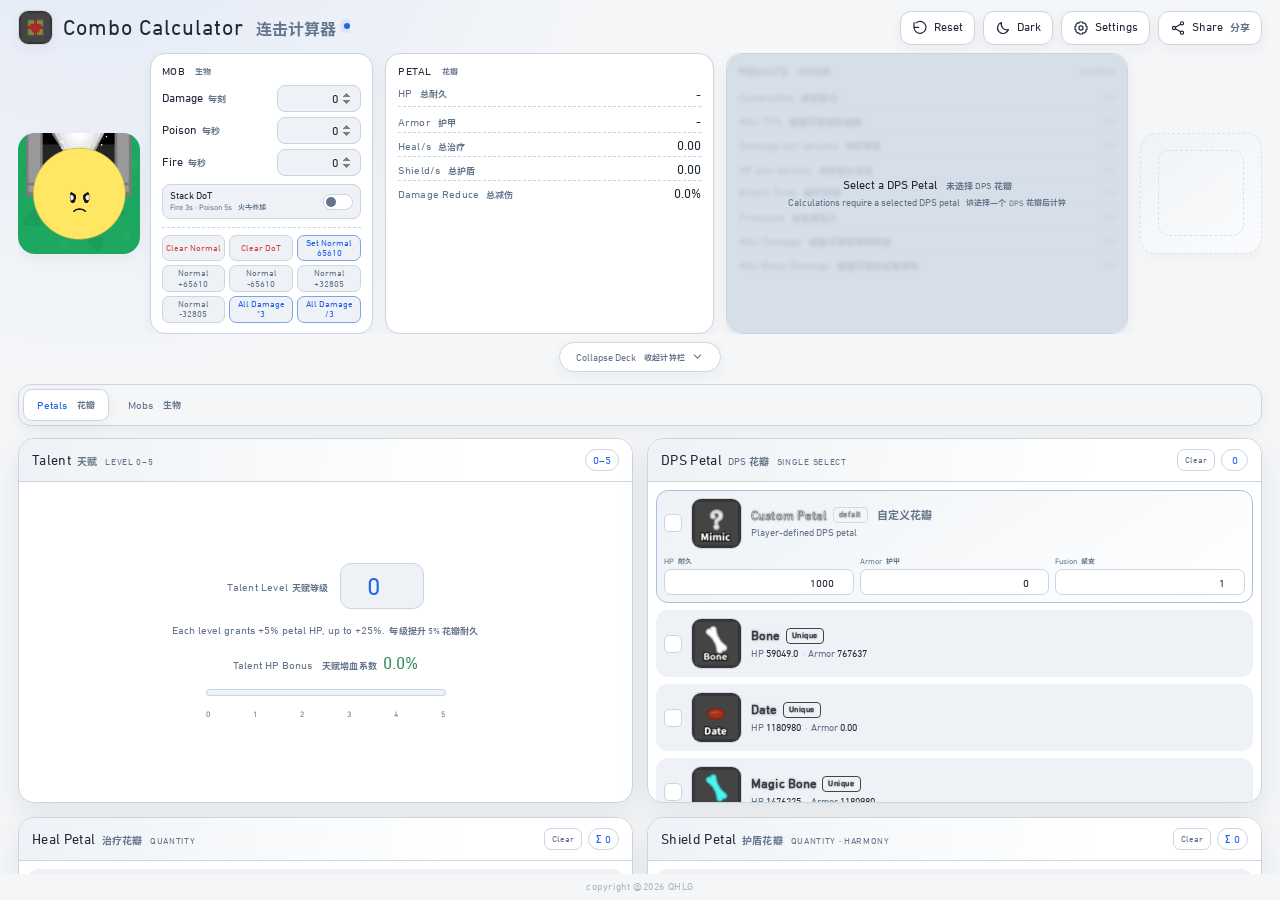
==== commit 81ed4ecc: "连击计算器更新" ====
--- a/static/combocal/index.html
+++ b/static/combocal/index.html
@@ -21,6 +21,11 @@
           var normalizedScale = Math.round(savedScale / 5) * 5;
           document.documentElement.style.setProperty('--font-scale', String(normalizedScale / 100));
         }
+      }
+    } catch (e) {}
+    try {
+      if (localStorage.getItem('combo-calc-deck-collapsed') === '1') {
+        document.documentElement.setAttribute('data-deck-collapsed', '1');
       }
     } catch (e) {}
   }());
@@ -302,10 +307,104 @@
   .control-deck {
     display: flex;
     flex: 0 0 auto;
+    flex-direction: column;
+    align-items: stretch;
+    gap: 0;
+    padding: 0 18px 12px;
+    transition: padding-bottom 360ms cubic-bezier(0.16, 1, 0.3, 1);
+  }
+
+  .control-deck.is-collapsed,
+  html[data-deck-collapsed="1"] .control-deck {
+    padding-bottom: 6px;
+  }
+
+  .deck-collapse {
+    display: grid;
+    min-width: 0;
+    grid-template-rows: 1fr;
+    opacity: 1;
+    transition:
+      grid-template-rows 560ms cubic-bezier(0.16, 1, 0.3, 1),
+      opacity 360ms cubic-bezier(0.22, 1, 0.36, 1);
+  }
+
+  .deck-collapse-inner {
+    min-height: 0;
+    overflow: hidden;
+  }
+
+  .control-deck.is-collapsed .deck-collapse,
+  html[data-deck-collapsed="1"] .deck-collapse {
+    grid-template-rows: 0fr;
+    opacity: 0;
+    pointer-events: none;
+  }
+
+  .deck-body {
+    display: flex;
+    min-width: 0;
     flex-wrap: wrap;
     align-items: stretch;
     gap: 12px;
-    padding: 0 18px 12px;
+  }
+
+  .deck-toggle-wrap {
+    display: flex;
+    justify-content: center;
+    padding-top: 8px;
+    transition: padding-top 360ms cubic-bezier(0.16, 1, 0.3, 1);
+  }
+
+  .control-deck.is-collapsed .deck-toggle-wrap,
+  html[data-deck-collapsed="1"] .deck-toggle-wrap {
+    padding-top: 0;
+  }
+
+  .deck-toggle-button {
+    display: inline-flex;
+    height: 30px;
+    align-items: center;
+    justify-content: center;
+    gap: 6px;
+    padding: 0 16px;
+    border: 1px solid var(--border);
+    border-radius: 999px;
+    background: var(--panel);
+    box-shadow: var(--shadow-soft);
+    color: var(--muted);
+    font-family: var(--font-stack);
+    font-size: calc(10px * var(--font-scale));
+    font-weight: 650;
+    transition: border-color 140ms ease, color 140ms ease, background 140ms ease;
+  }
+
+  .deck-toggle-button:hover {
+    border-color: var(--accent);
+    background: var(--accent-soft);
+    color: var(--accent);
+  }
+
+  .deck-toggle-label {
+    display: inline-flex;
+    align-items: baseline;
+    gap: 4px;
+  }
+
+  .deck-toggle-button svg {
+    width: 13px;
+    height: 13px;
+    fill: none;
+    stroke: currentColor;
+    stroke-linecap: round;
+    stroke-linejoin: round;
+    stroke-width: 2;
+    transition: transform 360ms cubic-bezier(0.16, 1, 0.3, 1);
+  }
+
+  .control-deck.is-collapsed .deck-toggle-button svg,
+  html[data-deck-collapsed="1"] .deck-toggle-button svg {
+    transform: rotate(180deg);
   }
 
   .deck-creature {
@@ -409,6 +508,87 @@
   .number-input::-webkit-inner-spin-button,
   .number-input::-webkit-outer-spin-button {
     opacity: 0.7;
+  }
+
+  .stack-toggle {
+    position: relative;
+    display: flex;
+    min-width: 0;
+    align-items: center;
+    justify-content: space-between;
+    gap: 8px;
+    margin-top: 8px;
+    padding: 5px 7px;
+    border: 1px solid var(--border);
+    border-radius: 8px;
+    background: var(--panel-2);
+    cursor: pointer;
+  }
+
+  .stack-copy {
+    display: flex;
+    min-width: 0;
+    flex-direction: column;
+    gap: 1px;
+  }
+
+  .stack-copy b {
+    color: var(--text);
+    font-size: calc(10px * var(--font-scale));
+    font-weight: 700;
+    line-height: 1.15;
+  }
+
+  .stack-copy small {
+    color: var(--muted);
+    font-size: calc(8px * var(--font-scale));
+    line-height: 1.2;
+  }
+
+  .stack-check {
+    position: absolute;
+    width: 1px;
+    height: 1px;
+    opacity: 0;
+    pointer-events: none;
+  }
+
+  .stack-switch {
+    position: relative;
+    width: 30px;
+    height: 16px;
+    flex: 0 0 30px;
+    border: 1px solid var(--border);
+    border-radius: 999px;
+    background: var(--panel);
+    transition: border-color 140ms ease, background 140ms ease;
+  }
+
+  .stack-switch::after {
+    position: absolute;
+    top: 2px;
+    left: 2px;
+    width: 10px;
+    height: 10px;
+    border-radius: 50%;
+    background: var(--muted);
+    content: "";
+    transition: transform 220ms cubic-bezier(0.16, 1, 0.3, 1), background 140ms ease;
+  }
+
+  .stack-check:checked + .stack-switch {
+    border-color: var(--accent);
+    background: var(--accent-soft);
+  }
+
+  .stack-check:checked + .stack-switch::after {
+    background: var(--accent);
+    transform: translateX(14px);
+  }
+
+  .stack-check:focus-visible + .stack-switch {
+    outline: 2px solid var(--accent);
+    outline-offset: 2px;
   }
 
   .damage-actions {
@@ -694,14 +874,254 @@
     scrollbar-width: thin;
   }
 
+  .workspace {
+    width: 100%;
+    max-width: 1500px;
+    margin: 0 auto;
+  }
+
+  .workspace-tabs {
+    position: sticky;
+    z-index: 8;
+    top: 0;
+    display: flex;
+    gap: 5px;
+    margin-bottom: 12px;
+    padding: 4px;
+    border: 1px solid var(--border);
+    border-radius: 13px;
+    background: var(--bg);
+    background: color-mix(in srgb, var(--bg) 88%, transparent);
+    box-shadow: var(--shadow-soft);
+    -webkit-backdrop-filter: blur(10px);
+    backdrop-filter: blur(10px);
+  }
+
+  .workspace-tab {
+    display: inline-flex;
+    min-height: 32px;
+    align-items: center;
+    gap: 6px;
+    padding: 5px 13px;
+    border: 1px solid transparent;
+    border-radius: 9px;
+    background: transparent;
+    color: var(--muted);
+    font-family: var(--font-stack);
+    font-size: calc(11px * var(--font-scale));
+    font-weight: 700;
+    transition: border-color 140ms ease, background 140ms ease, color 140ms ease;
+  }
+
+  .workspace-tab:hover {
+    color: var(--text);
+  }
+
+  .workspace-tab[aria-selected="true"] {
+    border-color: var(--border);
+    background: var(--panel);
+    box-shadow: var(--shadow-soft);
+    color: var(--accent);
+  }
+
+  .workspace-tab .inline-cn {
+    font-weight: 500;
+  }
+
+  .workspace-panel[hidden] {
+    display: none;
+  }
+
   .content-grid {
     display: grid;
     width: 100%;
-    max-width: 1500px;
-    margin: 0 auto;
+    margin: 0;
     grid-template-columns: repeat(2, minmax(0, 1fr));
     gap: 14px;
     align-items: start;
+  }
+
+  /* ---------- Mob tab ---------- */
+
+  .mobs-page {
+    display: flex;
+    flex-direction: column;
+    gap: 12px;
+  }
+
+  .mob-toolbar {
+    display: flex;
+    flex-wrap: wrap;
+    align-items: center;
+    justify-content: space-between;
+    gap: 10px;
+    padding: 10px 13px;
+    border: 1px solid var(--border);
+    border-radius: 14px;
+    background: linear-gradient(100deg, var(--panel-2), var(--panel) 72%);
+    box-shadow: var(--shadow-soft);
+  }
+
+  .mob-toolbar-title {
+    display: flex;
+    align-items: baseline;
+    gap: 7px;
+    color: var(--text);
+    font-size: calc(12px * var(--font-scale));
+    font-weight: 750;
+  }
+
+  .mob-toolbar-title .inline-cn {
+    font-weight: 500;
+  }
+
+  .mob-rarity-control {
+    display: flex;
+    align-items: center;
+    gap: 7px;
+    color: var(--muted);
+    font-size: calc(9px * var(--font-scale));
+  }
+
+  .mob-rarity-select {
+    height: 30px;
+    padding: 2px 26px 2px 9px;
+    border: 1px solid var(--border);
+    border-radius: 8px;
+    outline: none;
+    background: var(--panel);
+    color: var(--text);
+    font-family: var(--font-stack);
+    font-size: calc(11px * var(--font-scale));
+    font-weight: 700;
+    cursor: pointer;
+  }
+
+  .mob-rarity-select:focus {
+    border-color: var(--accent);
+    box-shadow: 0 0 0 3px var(--accent-soft);
+  }
+
+  .mob-grid {
+    display: grid;
+    grid-template-columns: repeat(3, minmax(0, 1fr));
+    gap: 9px;
+  }
+
+  .mob-card {
+    display: flex;
+    width: 100%;
+    min-width: 0;
+    min-height: 76px;
+    flex-direction: column;
+    align-items: stretch;
+    gap: 7px;
+    padding: 9px 10px;
+    overflow: hidden;
+    appearance: none;
+    border: 1px solid var(--border);
+    border-radius: 11px;
+    background: var(--panel);
+    color: var(--text);
+    font-family: var(--font-stack);
+    text-align: left;
+    cursor: pointer;
+    transition: border-color 140ms ease, background 140ms ease, transform 140ms ease, box-shadow 140ms ease;
+  }
+
+  .mob-card:hover {
+    border-color: var(--accent);
+    background: var(--panel-2);
+    transform: translateY(-1px);
+  }
+
+  .mob-card.is-selected {
+    border-color: var(--accent);
+    background: var(--accent-soft);
+    box-shadow: 0 0 0 1px var(--accent) inset;
+  }
+
+  .mob-card-head {
+    display: flex;
+    min-width: 0;
+    align-items: baseline;
+    justify-content: space-between;
+    gap: 8px;
+  }
+
+  .mob-name {
+    min-width: 0;
+    overflow: hidden;
+    color: var(--rarity-color, var(--text));
+    font-size: calc(12px * var(--font-scale));
+    font-weight: 750;
+    line-height: 1.25;
+    text-overflow: ellipsis;
+    text-shadow: 0 0 1px rgba(15, 23, 42, 0.65), 0 0 2px rgba(15, 23, 42, 0.35);
+    -webkit-text-stroke: 0.25px rgba(15, 23, 42, 0.55);
+    white-space: nowrap;
+  }
+
+  html[data-theme="dark"] .mob-name {
+    text-shadow: 0 0 1px rgba(255, 255, 255, 0.65), 0 0 2px rgba(255, 255, 255, 0.3);
+    -webkit-text-stroke-color: rgba(255, 255, 255, 0.6);
+  }
+
+  .mob-stack-tag {
+    flex: 0 0 auto;
+    color: #f39d00;
+    font-size: calc(8px * var(--font-scale));
+    font-weight: 750;
+    letter-spacing: 0.05em;
+  }
+
+  .mob-stats {
+    display: flex;
+    min-width: 0;
+    flex-wrap: wrap;
+    align-items: baseline;
+    gap: 3px 8px;
+    font-size: calc(9px * var(--font-scale));
+    line-height: 1.35;
+    overflow-wrap: anywhere;
+  }
+
+  .mob-stat {
+    color: var(--muted);
+    overflow-wrap: anywhere;
+    white-space: normal;
+  }
+
+  .mob-stat b {
+    font-variant-numeric: tabular-nums;
+    font-weight: 700;
+  }
+
+  .mob-damage b { color: #1FDBDE; }
+  .mob-fire b { color: #DE1F1F; }
+  .mob-poison b { color: #f329d9; }
+
+  .mobs-message {
+    display: flex;
+    min-height: 160px;
+    grid-column: 1 / -1;
+    flex-direction: column;
+    align-items: center;
+    justify-content: center;
+    gap: 8px;
+    padding: 24px;
+    border: 1px dashed var(--border);
+    border-radius: 14px;
+    background: var(--panel);
+    color: var(--muted);
+    font-size: calc(11px * var(--font-scale));
+    text-align: center;
+    overflow-wrap: anywhere;
+  }
+
+  .mobs-message strong {
+    color: var(--red);
+    font-size: calc(14px * var(--font-scale));
   }
 
   .card {
@@ -981,14 +1401,8 @@
     font-weight: 700;
     letter-spacing: 0.07em;
     line-height: 1;
-    text-transform: lowercase;
-  }
-
-  [data-rarity="defalt"] { --rarity-color: #d8d8d8; }
-  [data-rarity="unique"] { --rarity-color: #444444; }
-  [data-rarity="omega"] { --rarity-color: #f329d9; }
-  [data-rarity="super"] { --rarity-color: #2bffa3; }
-  [data-rarity="ultra"] { --rarity-color: #ff2b75; }
+    text-transform: none;
+  }
 
   .rarity-badge {
     color: var(--rarity-color, var(--text));
@@ -1461,6 +1875,44 @@
     text-align: right;
   }
 
+  .toast {
+    position: fixed;
+    z-index: 50;
+    bottom: 22px;
+    left: 50%;
+    padding: 8px 14px;
+    border: 1px solid var(--green);
+    border-radius: 999px;
+    background: var(--panel);
+    box-shadow: var(--shadow);
+    color: var(--green);
+    font-family: var(--font-stack);
+    font-size: calc(10.5px * var(--font-scale));
+    font-weight: 700;
+    transform: translateX(-50%);
+    animation: toast-in 220ms cubic-bezier(0.16, 1, 0.3, 1);
+  }
+
+  .toast.is-error {
+    border-color: var(--red);
+    color: var(--red);
+  }
+
+  .toast[hidden] {
+    display: none;
+  }
+
+  @keyframes toast-in {
+    from {
+      opacity: 0;
+      transform: translate(-50%, 8px);
+    }
+    to {
+      opacity: 1;
+      transform: translate(-50%, 0);
+    }
+  }
+
   /* ---------- Loading / empty states ---------- */
 
   .loading-state {
@@ -1533,6 +1985,10 @@
       grid-template-columns: minmax(0, 1fr);
       gap: 2px;
     }
+
+    .mob-grid {
+      grid-template-columns: repeat(2, minmax(0, 1fr));
+    }
   }
 
   @media (max-width: 760px) {
@@ -1540,9 +1996,16 @@
       padding: 8px 12px 7px;
     }
 
+    .header-actions .button-label {
+      display: none;
+    }
+
     .control-deck {
+      padding: 0 12px 10px;
+    }
+
+    .deck-body {
       gap: 9px;
-      padding: 0 12px 10px;
     }
 
     .deck-combat {
@@ -1661,6 +2124,31 @@
 
     .mini-field {
       font-size: calc(7.5px * var(--font-scale));
+    }
+
+    .workspace-tabs {
+      margin-bottom: 9px;
+      padding: 3px;
+    }
+
+    .workspace-tab {
+      min-height: 30px;
+      padding: 4px 10px;
+      font-size: calc(10px * var(--font-scale));
+    }
+
+    .mob-card {
+      min-height: 72px;
+      padding: 8px;
+    }
+
+    .mob-name {
+      font-size: calc(11px * var(--font-scale));
+    }
+
+    .mob-stats {
+      gap: 2px 6px;
+      font-size: calc(8.5px * var(--font-scale));
     }
   }
 
@@ -1810,10 +2298,22 @@
         </svg>
         <span class="button-label">Settings</span>
       </button>
+      <button class="icon-button" id="shareButton" type="button" aria-label="Share current state" title="Share current state / 分享当前状态">
+        <svg viewBox="0 0 24 24" aria-hidden="true">
+          <circle cx="18" cy="5" r="2.4"></circle>
+          <circle cx="6" cy="12" r="2.4"></circle>
+          <circle cx="18" cy="19" r="2.4"></circle>
+          <path d="m8.1 10.9 7.8-4.5M8.1 13.1l7.8 4.5"></path>
+        </svg>
+        <span class="button-label"><span id="shareLabel">Share</span> <small class="inline-cn" id="shareCn">分享</small></span>
+      </button>
     </div>
   </header>
 
-  <section class="control-deck" aria-label="Inputs and results">
+  <section class="control-deck" id="controlDeck" aria-label="Inputs and results">
+    <div class="deck-collapse" id="deckCollapse">
+      <div class="deck-collapse-inner">
+        <div class="deck-body">
     <div class="deck-creature">
       <div class="mob-panel">
         <img src="./image/mob.png" alt="Mob icon" onerror="this.style.visibility='hidden'">
@@ -1837,6 +2337,14 @@
             <input class="number-input" id="inputFire" type="number" min="0" step="any" inputmode="decimal" value="0" aria-label="Fire damage per second">
           </label>
         </div>
+        <label class="stack-toggle" for="stackToggle" title="Layered fire/poison stacks: fire 3s, poison 5s / 火毒逐层叠加：火 3 秒，毒 5 秒">
+          <span class="stack-copy">
+            <b>Stack DoT</b>
+            <small>Fire 3s · Poison 5s <span class="inline-cn">火毒叠加</span></small>
+          </span>
+          <input class="stack-check" id="stackToggle" type="checkbox" aria-label="Enable layered fire and poison stacking">
+          <span class="stack-switch" aria-hidden="true"></span>
+        </label>
         <div class="damage-actions" role="group" aria-label="Quick damage actions">
           <button class="quick-button is-danger" type="button" data-damage-action="clear-normal" title="Clear normal damage / 普通伤害清空">Clear Normal</button>
           <button class="quick-button is-danger" type="button" data-damage-action="clear-status" title="Clear fire and poison / 火毒清空">Clear DoT</button>
@@ -1934,16 +2442,52 @@
         </div>
       </div>
     </div>
+        </div>
+      </div>
+    </div>
+    <div class="deck-toggle-wrap">
+      <button class="deck-toggle-button" id="deckToggle" type="button" aria-expanded="true" aria-controls="deckCollapse" title="Collapse deck / 收起计算栏">
+        <span class="deck-toggle-label"><span id="deckToggleText">Collapse Deck</span> <small class="inline-cn" id="deckToggleCn">收起计算栏</small></span>
+        <svg viewBox="0 0 24 24" aria-hidden="true"><path d="m6 9 6 6 6-6"></path></svg>
+      </button>
+    </div>
   </section>
 
   <div class="scroll-area" id="scrollArea">
-    <div class="content-grid" id="contentGrid" aria-live="off">
-      <div class="loading-state">Loading petal.json… <small class="title-cn">正在读取</small></div>
+    <div class="workspace" id="workspace">
+      <div class="workspace-tabs" role="tablist" aria-label="Workspace tabs">
+        <button class="workspace-tab" id="petalsTab" type="button" role="tab" aria-selected="true" aria-controls="petalsPanel" data-tab="petals">
+          Petals <small class="inline-cn">花瓣</small>
+        </button>
+        <button class="workspace-tab" id="mobsTab" type="button" role="tab" aria-selected="false" aria-controls="mobsPanel" data-tab="mobs">
+          Mobs <small class="inline-cn">生物</small>
+        </button>
+      </div>
+      <section class="workspace-panel" id="petalsPanel" role="tabpanel" aria-labelledby="petalsTab">
+        <div class="content-grid" id="contentGrid" aria-live="off">
+          <div class="loading-state">Loading petal.json… <small class="title-cn">正在读取</small></div>
+        </div>
+      </section>
+      <section class="mobs-page workspace-panel" id="mobsPanel" role="tabpanel" aria-labelledby="mobsTab" hidden>
+        <div class="mob-toolbar panel">
+          <div class="mob-toolbar-title">Mob List <small class="inline-cn">生物列表</small></div>
+          <label class="mob-rarity-control" for="mobRaritySelect">Rarity <small class="inline-cn">稀有度</small>
+            <select class="mob-rarity-select" id="mobRaritySelect">
+              <option value="Super">Super</option>
+              <option value="Omega">Omega</option>
+              <option value="Unique">Unique</option>
+            </select>
+          </label>
+        </div>
+        <div class="mob-grid" id="mobGrid"></div>
+      </section>
     </div>
   </div>
 
   <footer class="site-footer">copyright @2026 QHLG</footer>
 </div>
+
+<div class="toast" id="shareToast" role="status" hidden></div>
 
 <dialog class="settings-dialog" id="settingsDialog" aria-labelledby="settingsTitle">
   <div class="modal-head">
@@ -1998,13 +2542,43 @@
    * Constants and application state
    * ------------------------------------------------------------------ */
 
-  var RARITIES = ['unique', 'omega', 'super', 'ultra', 'defalt'];
-  var RARITY_ORDER = { unique: 0, omega: 1, super: 2, ultra: 3, defalt: 4 };
+  var RARITY_TABLE = [
+    ['Common', '#7EEF6D'],
+    ['Unusual', '#FFE65D'],
+    ['Rare', '#4D52E3'],
+    ['Epic', '#861FDE'],
+    ['Legendary', '#DE1F1F'],
+    ['Mythic', '#1FDBDE'],
+    ['Ultra', '#FF2B75'],
+    ['Super', '#2BFFA3'],
+    ['Omega', '#f329d9'],
+    ['Unique', '#444444']
+  ];
+  var DEFALT_RARITY = { key: 'defalt', name: 'defalt', color: '#d8d8d8', rank: Infinity };
+  var RARITY_INDEX = {};
+  var RARITY_RANK = {};
+  RARITY_TABLE.forEach(function (row, index) {
+    var key = row[0].toLowerCase();
+    RARITY_INDEX[key] = index;
+    RARITY_RANK[key] = RARITY_TABLE.length - 1 - index;
+  });
+
   var TYPES = ['dps', 'heal', 'shield', 'dmg_reduce', 'increase_max_hp'];
   var SINGLE_TYPES = ['dps', 'dmg_reduce', 'increase_max_hp'];
   /* Treat a near-zero HP/s balance as comboable (0.01 tolerance). */
   var COMBO_EPSILON = 0.01 + 1e-9;
   var MAX_BREAK_SECONDS = 120;
+  var STACK_FIRE_SECONDS = 3;
+  var STACK_POISON_SECONDS = 5;
+  var MOB_RARITY_MULTIPLIER = {
+    Super: 2187,
+    Omega: 6561,
+    Unique: 19683
+  };
+  var MOB_RARITY_OPTIONS = ['Super', 'Omega', 'Unique'];
+  /* Accept both the requested mobs.json name and the existing mob.json file. */
+  var MOB_DATA_PATHS = ['./mob.json', './mobs.json'];
+  var DEFAULT_MOB_RARITY = 'Super';
 
   var TYPE_META = {
     dps: { title: 'DPS Petal', cn: 'DPS 花瓣', subtitle: 'SINGLE SELECT', kind: 'single' },
@@ -2017,11 +2591,14 @@
   var STORAGE_THEME = 'combo-calc-theme';
   var STORAGE_SETTINGS = 'combo-calc-settings';
   var STORAGE_CUSTOM_PETAL = 'combo-calc-custom-petal';
+  var STORAGE_DECK_COLLAPSED = 'combo-calc-deck-collapsed';
   var CUSTOM_DPS_KEY = '__custom_dps__';
   var CUSTOM_DEFAULT = { hp: 1000, armor: 0, fusion: 1 };
 
   var state = {
     data: null,
+    mobs: [],
+    mobsError: null,
     entries: new Map(),
     settings: { tps: 20, fireRate: 1.5, fontScale: 100 },
     customPetal: { hp: 1000, armor: 0, fusion: 1 },
@@ -2029,7 +2606,13 @@
     talent: 0,
     selected: { dps: null, dmg_reduce: null, increase_max_hp: null },
     fusion: {},
-    quantities: { heal: {}, shield: {} }
+    quantities: { heal: {}, shield: {} },
+    mobRarity: DEFAULT_MOB_RARITY,
+    selectedMob: null,
+    mobStack: false,
+    activeTab: 'petals',
+    deckCollapsed: false,
+    shareCodeFromUrl: null
   };
 
   var ui = {};
@@ -2148,15 +2731,59 @@
     if (entry.isCustom) {
       return './image/custom_petal.png';
     }
-    var rarity = String(entry.rarity).toLowerCase();
+    var rarity = String(entry.rarityKey || entry.rarity || 'common').toLowerCase();
     var petal = String(entry.petal).toLowerCase().replace(/\s+/g, '_');
     return './image/' + rarity + '_' + petal + '_200x200.png';
   }
 
-  function rarityRank(rarity) {
-    return Object.prototype.hasOwnProperty.call(RARITY_ORDER, rarity)
-      ? RARITY_ORDER[rarity]
-      : 99;
+  function normalizeRarity(value) {
+    var key = String(value == null ? '' : value).trim().toLowerCase();
+    if (key === 'defalt') {
+      return {
+        key: DEFALT_RARITY.key,
+        name: DEFALT_RARITY.name,
+        color: DEFALT_RARITY.color,
+        rank: DEFALT_RARITY.rank
+      };
+    }
+    if (!Object.prototype.hasOwnProperty.call(RARITY_INDEX, key)) {
+      key = 'common';
+    }
+    var index = RARITY_INDEX[key];
+    return {
+      key: key,
+      name: RARITY_TABLE[index][0],
+      color: RARITY_TABLE[index][1],
+      rank: RARITY_RANK[key]
+    };
+  }
+
+  function installRarityStyles() {
+    var style = byId('rarity-color-style');
+    if (!style) {
+      style = document.createElement('style');
+      style.id = 'rarity-color-style';
+      document.head.appendChild(style);
+    }
+    var rules = RARITY_TABLE.map(function (row) {
+      return '[data-rarity="' + row[0].toLowerCase() + '"]{--rarity-color:' + row[1] + ';}';
+    });
+    rules.push('[data-rarity="defalt"]{--rarity-color:' + DEFALT_RARITY.color + ';}');
+    style.textContent = rules.join('\n');
+  }
+
+  function normalizeMobRarity(value) {
+    var key = String(value == null ? '' : value).trim().toLowerCase();
+    for (var i = 0; i < MOB_RARITY_OPTIONS.length; i += 1) {
+      if (MOB_RARITY_OPTIONS[i].toLowerCase() === key) {
+        return MOB_RARITY_OPTIONS[i];
+      }
+    }
+    return DEFAULT_MOB_RARITY;
+  }
+
+  function mobMultiplier() {
+    return MOB_RARITY_MULTIPLIER[state.mobRarity] || MOB_RARITY_MULTIPLIER[DEFAULT_MOB_RARITY];
   }
 
   function wireImageFallback(image) {
@@ -2297,7 +2924,10 @@
       key: CUSTOM_DPS_KEY,
       type: 'dps',
       petal: 'custom_petal',
-      rarity: 'defalt',
+      rarity: DEFALT_RARITY.name,
+      rarityKey: DEFALT_RARITY.key,
+      rarityRank: DEFALT_RARITY.rank,
+      rarityColor: DEFALT_RARITY.color,
       attrs: state.customPetal,
       isCustom: true
     });
@@ -2329,6 +2959,68 @@
     applyTheme(saved === 'dark' ? 'dark' : 'light', false);
   }
 
+  function applyDeckCollapsed(collapsed, persist) {
+    state.deckCollapsed = Boolean(collapsed);
+    if (ui.controlDeck) {
+      ui.controlDeck.classList.toggle('is-collapsed', state.deckCollapsed);
+    }
+    document.documentElement.setAttribute('data-deck-collapsed', state.deckCollapsed ? '1' : '0');
+    if (ui.deckCollapse) {
+      if (state.deckCollapsed) {
+        ui.deckCollapse.setAttribute('inert', '');
+      } else {
+        ui.deckCollapse.removeAttribute('inert');
+      }
+      ui.deckCollapse.setAttribute('aria-hidden', state.deckCollapsed ? 'true' : 'false');
+    }
+    if (ui.deckToggle) {
+      ui.deckToggle.setAttribute('aria-expanded', state.deckCollapsed ? 'false' : 'true');
+      var english = state.deckCollapsed ? 'Expand Deck' : 'Collapse Deck';
+      var chinese = state.deckCollapsed ? '展开计算栏' : '收起计算栏';
+      ui.deckToggle.setAttribute('aria-label', english + ' / ' + chinese);
+      ui.deckToggle.title = english + ' / ' + chinese;
+      if (ui.deckToggleText) {
+        ui.deckToggleText.textContent = english;
+      }
+      if (ui.deckToggleCn) {
+        ui.deckToggleCn.textContent = chinese;
+      }
+    }
+    if (persist) {
+      writeStorage(STORAGE_DECK_COLLAPSED, state.deckCollapsed ? '1' : '0');
+    }
+  }
+
+  function setActiveTab(tab) {
+    var next = tab === 'mobs' ? 'mobs' : 'petals';
+    state.activeTab = next;
+    if (ui.petalsPanel) {
+      ui.petalsPanel.hidden = next !== 'petals';
+    }
+    if (ui.mobsPanel) {
+      ui.mobsPanel.hidden = next !== 'mobs';
+    }
+    [ui.petalsTab, ui.mobsTab].forEach(function (button) {
+      if (!button) {
+        return;
+      }
+      var selected = button.dataset.tab === next;
+      button.setAttribute('aria-selected', selected ? 'true' : 'false');
+      button.tabIndex = selected ? 0 : -1;
+    });
+    if (ui.scrollArea) {
+      ui.scrollArea.scrollTop = 0;
+    }
+  }
+
+  function setMobStack(value) {
+    state.mobStack = Boolean(value);
+    if (ui.stackToggle) {
+      ui.stackToggle.checked = state.mobStack;
+    }
+    render();
+  }
+
   /* ------------------------------------------------------------------
    * Data loading and indexing
    * ------------------------------------------------------------------ */
@@ -2352,6 +3044,405 @@
       throw new Error('Invalid petal.json schema: requires dps, heal, shield, dmg_reduce, and increase_max_hp.');
     }
     return data;
+  }
+
+  async function loadMobData() {
+    var errors = [];
+    for (var i = 0; i < MOB_DATA_PATHS.length; i += 1) {
+      var path = MOB_DATA_PATHS[i];
+      try {
+        var response = await fetch(path, { cache: 'no-store' });
+        if (!response.ok) {
+          throw new Error('HTTP ' + response.status);
+        }
+        var data = await response.json();
+        if (!Array.isArray(data)) {
+          throw new Error('mob data is not an array');
+        }
+        var mobs = data
+          .filter(function (mob) {
+            return mob && typeof mob === 'object' && typeof mob.name === 'string';
+          })
+          .map(function (mob) {
+            return {
+              name: mob.name,
+              damage: Math.max(0, Number(mob.damage) || 0),
+              fire: Math.max(0, Number(mob.fire) || 0),
+              poison: Math.max(0, Number(mob.poison) || 0),
+              stack: mob.stack === true
+            };
+          });
+        if (mobs.length === 0) {
+          throw new Error('mob data is empty');
+        }
+        return mobs;
+      } catch (error) {
+        errors.push(path + ': ' + error.message);
+      }
+    }
+    throw new Error('Failed to load mob data. ' + errors.join(' | '));
+  }
+
+  function findMobByName(name) {
+    if (!name) {
+      return null;
+    }
+    for (var i = 0; i < state.mobs.length; i += 1) {
+      if (state.mobs[i].name === name) {
+        return state.mobs[i];
+      }
+    }
+    return null;
+  }
+
+  function applyMobToInputs(mob) {
+    var multiplier = mobMultiplier();
+    state.inputs.damage = mob.damage * multiplier;
+    state.inputs.fire = mob.fire * multiplier;
+    state.inputs.poison = mob.poison * multiplier;
+    state.mobStack = Boolean(mob.stack);
+    syncTopInputValues();
+  }
+
+  function renderMobGrid() {
+    if (!ui.mobGrid) {
+      return;
+    }
+    var rarity = normalizeRarity(state.mobRarity);
+    if (ui.mobRaritySelect) {
+      ui.mobRaritySelect.value = state.mobRarity;
+      ui.mobRaritySelect.disabled = Boolean(state.mobsError) || state.mobs.length === 0;
+    }
+
+    ui.mobGrid.innerHTML = '';
+    if (state.mobsError) {
+      var errorBox = makeElement('div', 'mobs-message');
+      var errorTitle = makeElement('strong', null, 'Mob Data Error');
+      errorTitle.appendChild(makeElement('span', 'inline-cn', ' 生物数据读取失败'));
+      errorBox.appendChild(errorTitle);
+      var errorText = makeElement('span', null, state.mobsError);
+      errorBox.appendChild(errorText);
+      ui.mobGrid.appendChild(errorBox);
+      return;
+    }
+
+    var multiplier = mobMultiplier();
+    state.mobs.forEach(function (mob) {
+      var card = makeElement('button', 'mob-card');
+      card.type = 'button';
+      card.dataset.mobName = mob.name;
+      card.dataset.rarity = rarity.key;
+      var selected = state.selectedMob === mob.name;
+      card.classList.toggle('is-selected', selected);
+      card.setAttribute('aria-pressed', selected ? 'true' : 'false');
+
+      var head = makeElement('span', 'mob-card-head');
+      head.appendChild(makeElement('span', 'mob-name', mob.name));
+      if (mob.stack) {
+        head.appendChild(makeElement('span', 'mob-stack-tag', 'Stack'));
+      }
+      card.appendChild(head);
+
+      var stats = makeElement('span', 'mob-stats');
+      [
+        ['Damage', mob.damage * multiplier, 'mob-damage'],
+        ['Fire', mob.fire * multiplier, 'mob-fire'],
+        ['Poison', mob.poison * multiplier, 'mob-poison']
+      ].forEach(function (item) {
+        var stat = makeElement('span', 'mob-stat ' + item[2]);
+        stat.appendChild(document.createTextNode(item[0] + ' '));
+        stat.appendChild(makeElement('b', null, formatNumber(item[1])));
+        stats.appendChild(stat);
+      });
+      card.appendChild(stats);
+      ui.mobGrid.appendChild(card);
+    });
+  }
+
+  function updateMobSelection() {
+    if (!ui.mobGrid) {
+      return;
+    }
+    ui.mobGrid.querySelectorAll('.mob-card').forEach(function (card) {
+      var selected = card.dataset.mobName === state.selectedMob;
+      card.classList.toggle('is-selected', selected);
+      card.setAttribute('aria-pressed', selected ? 'true' : 'false');
+    });
+  }
+
+  function selectMob(name) {
+    var mob = findMobByName(name);
+    if (!mob) {
+      return;
+    }
+    state.selectedMob = mob.name;
+    applyMobToInputs(mob);
+    updateMobSelection();
+    render();
+  }
+
+  function changeMobRarity(value) {
+    state.mobRarity = normalizeMobRarity(value);
+    var selected = findMobByName(state.selectedMob);
+    if (selected) {
+      applyMobToInputs(selected);
+    } else {
+      state.selectedMob = null;
+    }
+    renderMobGrid();
+    render();
+  }
+
+  function encodeSharePayload(payload) {
+    var bytes = new TextEncoder().encode(JSON.stringify(payload));
+    var binary = '';
+    var chunk = 0x8000;
+    for (var i = 0; i < bytes.length; i += chunk) {
+      binary += String.fromCharCode.apply(null, bytes.subarray(i, i + chunk));
+    }
+    return btoa(binary).replace(/\+/g, '-').replace(/\//g, '_').replace(/=+$/g, '');
+  }
+
+  function decodeSharePayload(code) {
+    var normalized = code.replace(/-/g, '+').replace(/_/g, '/');
+    while (normalized.length % 4 !== 0) {
+      normalized += '=';
+    }
+    var binary = atob(normalized);
+    var bytes = new Uint8Array(binary.length);
+    for (var i = 0; i < binary.length; i += 1) {
+      bytes[i] = binary.charCodeAt(i);
+    }
+    return JSON.parse(new TextDecoder().decode(bytes));
+  }
+
+  function buildSharePayload() {
+    var fusion = {};
+    Object.keys(state.fusion).forEach(function (key) {
+      var entry = state.entries.get(key);
+      if (!entry || entry.isCustom || entry.type !== 'dps') {
+        return;
+      }
+      var value = fusionFor(entry);
+      if (value !== 1) {
+        fusion[key] = value;
+      }
+    });
+
+    var heal = {};
+    var shield = {};
+    state.entries.forEach(function (entry) {
+      if (entry.type !== 'heal' && entry.type !== 'shield') {
+        return;
+      }
+      var quantity = quantityFor(entry.type, entry.key);
+      if (quantity > 0) {
+        (entry.type === 'heal' ? heal : shield)[entry.key] = quantity;
+      }
+    });
+
+    return {
+      v: 1,
+      i: [state.inputs.damage, state.inputs.fire, state.inputs.poison],
+      s: state.mobStack ? 1 : 0,
+      mr: state.mobRarity,
+      sm: state.selectedMob,
+      t: state.talent,
+      d: state.selected.dps,
+      r: state.selected.dmg_reduce,
+      h: state.selected.increase_max_hp,
+      f: fusion,
+      q: { h: heal, s: shield },
+      c: [state.customPetal.hp, state.customPetal.armor, state.customPetal.fusion]
+    };
+  }
+
+  function applySharePayload(payload) {
+    if (!payload || typeof payload !== 'object' || payload.v !== 1) {
+      return false;
+    }
+
+    if (Array.isArray(payload.i)) {
+      var inputKeys = ['damage', 'fire', 'poison'];
+      inputKeys.forEach(function (key, index) {
+        var value = Number(payload.i[index]);
+        if (Number.isFinite(value) && value >= 0) {
+          state.inputs[key] = value;
+        }
+      });
+    }
+
+    state.mobStack = Boolean(payload.s);
+    state.mobRarity = normalizeMobRarity(payload.mr);
+    state.selectedMob = findMobByName(payload.sm) ? payload.sm : null;
+
+    var talent = Number(payload.t);
+    state.talent = Number.isInteger(talent) && talent >= 0 && talent <= 5 ? talent : 0;
+
+    ['dps', 'dmg_reduce', 'increase_max_hp'].forEach(function (type, index) {
+      var shareKey = ['d', 'r', 'h'][index];
+      var key = payload[shareKey];
+      var entry = key ? state.entries.get(key) : null;
+      state.selected[type] = entry && entry.type === type ? key : null;
+    });
+
+    state.fusion = {};
+    if (payload.f && typeof payload.f === 'object') {
+      Object.keys(payload.f).forEach(function (key) {
+        var entry = state.entries.get(key);
+        var max = fusionMax(entry);
+        var value = Number(payload.f[key]);
+        if (entry && !entry.isCustom && entry.type === 'dps' && max !== null &&
+            Number.isInteger(value) && value >= 1 && value <= max) {
+          state.fusion[key] = value;
+        }
+      });
+    }
+
+    state.quantities = { heal: {}, shield: {} };
+    if (payload.q && typeof payload.q === 'object') {
+      ['heal', 'shield'].forEach(function (type) {
+        var map = type === 'heal' ? payload.q.h : payload.q.s;
+        if (!map || typeof map !== 'object') {
+          return;
+        }
+        Object.keys(map).forEach(function (key) {
+          var entry = state.entries.get(key);
+          var value = Number(map[key]);
+          if (entry && entry.type === type && Number.isInteger(value) && value >= 0 && value <= 20) {
+            state.quantities[type][key] = value;
+          }
+        });
+      });
+    }
+
+    if (Array.isArray(payload.c) && payload.c.length >= 3) {
+      var customHp = Number(payload.c[0]);
+      var customArmor = Number(payload.c[1]);
+      var customFusion = Number(payload.c[2]);
+      if (Number.isFinite(customHp) && customHp > 1) {
+        state.customPetal.hp = customHp;
+      }
+      if (Number.isFinite(customArmor)) {
+        state.customPetal.armor = customArmor;
+      }
+      if (Number.isInteger(customFusion) && customFusion >= 1 && customFusion <= 69) {
+        state.customPetal.fusion = customFusion;
+      }
+    }
+
+    syncTopInputValues();
+    return true;
+  }
+
+  function readSharePayloadFromUrl() {
+    var parts = window.location.pathname.split('/').filter(Boolean);
+    var segment = parts.length ? parts[parts.length - 1] : '';
+    if (!/^s[A-Za-z0-9_-]{16,}$/.test(segment)) {
+      return null;
+    }
+    state.shareCodeFromUrl = segment;
+    try {
+      var payload = decodeSharePayload(segment.slice(1));
+      if (!payload || typeof payload !== 'object') {
+        throw new Error('empty share payload');
+      }
+      return payload;
+    } catch (error) {
+      console.warn('Ignoring invalid share link.', error);
+      return null;
+    }
+  }
+
+  function getShareBasePath() {
+    var path = (window.location.pathname || '/').replace(/\/+$/g, '');
+    if (state.shareCodeFromUrl) {
+      var suffix = '/' + state.shareCodeFromUrl;
+      if (path.slice(-suffix.length) === suffix) {
+        path = path.slice(0, -suffix.length);
+      }
+    }
+    path = path.replace(/\/[^/]*\.html?$/i, '');
+    if (!path.endsWith('/')) {
+      path += '/';
+    }
+    return path || '/';
+  }
+
+  function buildShareUrl() {
+    var code = 's' + encodeSharePayload(buildSharePayload());
+    if (window.location.protocol === 'file:') {
+      return window.location.href.split('#')[0].split('?')[0].replace(/[^/]*$/, '') + code;
+    }
+    return window.location.origin + getShareBasePath() + code;
+  }
+
+  async function copyText(text) {
+    if (navigator.clipboard && window.isSecureContext) {
+      try {
+        await navigator.clipboard.writeText(text);
+        return true;
+      } catch (error) {
+        /* Fall through to the legacy copy path. */
+      }
+    }
+    var textarea = document.createElement('textarea');
+    textarea.value = text;
+    textarea.setAttribute('readonly', '');
+    textarea.style.position = 'fixed';
+    textarea.style.left = '-9999px';
+    textarea.style.top = '0';
+    document.body.appendChild(textarea);
+    textarea.select();
+    var copied = false;
+    try {
+      copied = document.execCommand('copy');
+    } catch (error) {
+      copied = false;
+    }
+    document.body.removeChild(textarea);
+    return copied;
+  }
+
+  var shareFeedbackTimer = null;
+
+  function showShareFeedback(success) {
+    if (ui.shareLabel) {
+      ui.shareLabel.textContent = success ? 'Copied' : 'Copy Failed';
+    }
+    if (ui.shareCn) {
+      ui.shareCn.textContent = success ? '已复制' : '复制失败';
+    }
+    if (ui.shareToast) {
+      ui.shareToast.hidden = false;
+      ui.shareToast.classList.toggle('is-error', !success);
+      ui.shareToast.textContent = success
+        ? 'Link copied / 链接已复制'
+        : 'Copy failed / 复制失败';
+    }
+    if (shareFeedbackTimer) {
+      window.clearTimeout(shareFeedbackTimer);
+    }
+    shareFeedbackTimer = window.setTimeout(function () {
+      if (ui.shareLabel) {
+        ui.shareLabel.textContent = 'Share';
+      }
+      if (ui.shareCn) {
+        ui.shareCn.textContent = '分享';
+      }
+      if (ui.shareToast) {
+        ui.shareToast.hidden = true;
+      }
+    }, 1600);
+  }
+
+  async function shareCurrentState() {
+    var url = buildShareUrl();
+    var copied = await copyText(url);
+    if (!copied) {
+      window.prompt('Copy share link / 复制分享链接', url);
+    }
+    showShareFeedback(copied);
   }
 
   function indexEntries() {
@@ -2371,12 +3462,19 @@
           if (!attrs || typeof attrs !== 'object') {
             return;
           }
-          var key = itemKey(type, petal, rarity);
+          var rarityInfo = normalizeRarity(rarity);
+          if (rarityInfo.key === 'defalt') {
+            return;
+          }
+          var key = itemKey(type, petal, rarityInfo.key);
           state.entries.set(key, {
             key: key,
             type: type,
             petal: petal,
-            rarity: rarity,
+            rarity: rarityInfo.name,
+            rarityKey: rarityInfo.key,
+            rarityRank: rarityInfo.rank,
+            rarityColor: rarityInfo.color,
             attrs: attrs
           });
         });
@@ -2392,7 +3490,7 @@
       }
     });
     result.sort(function (a, b) {
-      var rarityDifference = rarityRank(a.rarity) - rarityRank(b.rarity);
+      var rarityDifference = a.rarityRank - b.rarityRank;
       if (rarityDifference !== 0) {
         return rarityDifference;
       }
@@ -2483,7 +3581,7 @@
       if (entry.attrs.harmony_stack === true) {
         for (var index = 0; index < quantity; index += 1) {
           instances.push({
-            rarity: entry.rarity,
+            rarityRank: entry.rarityRank,
             value: shieldValue
           });
         }
@@ -2493,7 +3591,7 @@
     });
 
     instances.sort(function (a, b) {
-      var rarityDifference = rarityRank(a.rarity) - rarityRank(b.rarity);
+      var rarityDifference = a.rarityRank - b.rarityRank;
       if (rarityDifference !== 0) {
         return rarityDifference;
       }
@@ -2507,30 +3605,65 @@
     return total;
   }
 
-  function findMaxTps(healTotal, shieldTotal, normalTick, poison, fire, fireRate) {
-    var incomingWithoutNormal = poison + fire * fireRate;
+  function findMaxTps(healTotal, shieldTotal, normalTick, poison, fire, fireRate, stack) {
     for (var tps = 25; tps >= 10; tps -= 1) {
-      if (healTotal + shieldTotal >= normalTick * tps + incomingWithoutNormal) {
+      var dotPerSecond;
+      if (stack) {
+        /* Steady state: one new layer each tick, duration seconds = duration*TPS layers.
+           Layer damage is the panel per-tick value, so total per second scales by TPS. */
+        dotPerSecond =
+          (poison > 0 ? STACK_POISON_SECONDS * tps * poison : 0) +
+          (fire > 0 ? STACK_FIRE_SECONDS * tps * fire * fireRate : 0);
+      } else {
+        dotPerSecond = poison + fire * fireRate;
+      }
+      if (healTotal + shieldTotal >= normalTick * tps + dotPerSecond) {
         return tps;
       }
     }
     return null;
   }
 
-  function simulateBreak(maxHp, shieldTick, healTick, damageTick, tps) {
+  function simulateBreak(maxHp, shieldTick, healTick, normalTick, poisonTick, fireTick, tps, stack) {
     var hp = maxHp;
     var shieldPool = 0;
+    var fireExpiries = [];
+    var poisonExpiries = [];
+    var fireDurationTicks = Math.round(STACK_FIRE_SECONDS * tps);
+    var poisonDurationTicks = Math.round(STACK_POISON_SECONDS * tps);
     /* 120 second cap; at the default 20 TPS this is exactly 2400 ticks. */
     var maxTicks = Math.max(1, Math.round(MAX_BREAK_SECONDS * tps));
 
     for (var tick = 1; tick <= maxTicks; tick += 1) {
+      /* Layered DoT queue: each element stores its exclusive expiry tick.
+         New layers are appended first, expired layers (expiry <= tick) are
+         removed, then the remaining queue contributes to this tick's damage. */
+      if (stack && fireTick > 0) {
+        fireExpiries.push(tick + fireDurationTicks);
+      }
+      if (stack && poisonTick > 0) {
+        poisonExpiries.push(tick + poisonDurationTicks);
+      }
+      while (fireExpiries.length > 0 && fireExpiries[0] <= tick) {
+        fireExpiries.shift();
+      }
+      while (poisonExpiries.length > 0 && poisonExpiries[0] <= tick) {
+        poisonExpiries.shift();
+      }
+
+      var incoming = normalTick;
+      if (stack) {
+        incoming += fireExpiries.length * fireTick + poisonExpiries.length * poisonTick;
+      } else {
+        incoming += fireTick + poisonTick;
+      }
+
       /* 1. Gain shield first. The shield pool persists across ticks. */
       shieldPool = Math.min(maxHp, shieldPool + shieldTick);
 
       /* 2. Take damage. Shield absorbs first, then HP. */
       var shieldBefore = shieldPool;
       var hpBefore = hp;
-      var incoming = damageTick;
 
       if (incoming >= hpBefore + shieldBefore) {
         return { broken: true, tick: tick };
@@ -2577,10 +3710,20 @@
     var normalTick = Math.max(0, state.inputs.damage * (1 - dr) - armor);
     var poisonTick = state.inputs.poison / tps;
     var fireTick = state.inputs.fire * fireRate / tps;
-    var totalDamageTick = normalTick + poisonTick + fireTick;
+    var stackEnabled = Boolean(state.mobStack);
+    /* Steady-state layered DoT: one layer per tick, independent expiry.
+       Fire lasts 3s, poison 5s, so at TPS T there are 3*T / 5*T active layers. */
+    var stackFireLayers = stackEnabled && state.inputs.fire > 0 ? STACK_FIRE_SECONDS * tps : 0;
+    var stackPoisonLayers = stackEnabled && state.inputs.poison > 0 ? STACK_POISON_SECONDS * tps : 0;
+    var totalFireTick = stackEnabled ? stackFireLayers * fireTick : fireTick;
+    var totalPoisonTick = stackEnabled ? stackPoisonLayers * poisonTick : poisonTick;
+    var totalDotTick = totalFireTick + totalPoisonTick;
+    var firstTickDot = fireTick + poisonTick;
+    var totalDamageTick = normalTick + totalDotTick;
     var damagePerSecond = totalDamageTick * tps;
     var healTick = healTotal / tps;
     var shieldTick = shieldTotal / tps;
+    var stackActive = stackEnabled && (stackFireLayers > 0 || stackPoisonLayers > 0);
 
     var theoreticalHpPerSecond = healTotal + shieldTotal - damagePerSecond;
     var hpPerSecond = (
@@ -2588,12 +3731,13 @@
       theoreticalHpPerSecond >= -COMBO_EPSILON
     ) ? 0 : theoreticalHpPerSecond;
 
-    /* Healing happens after damage, so a lethal first hit cannot be comboed. */
+    /* Healing happens after damage, so a lethal first hit cannot be comboed.
+       The first tick contains one layer of each active DoT, not the steady-state count. */
     var firstTickShield = Math.min(hp, shieldTick);
-    var firstTickLethal = Boolean(dps) && totalDamageTick >= hp + firstTickShield;
+    var firstTickLethal = Boolean(dps) && normalTick + firstTickDot >= hp + firstTickShield;
 
     var comboable = theoreticalHpPerSecond >= -COMBO_EPSILON && !firstTickLethal;
-    var maxTps = findMaxTps(healTotal, shieldTotal, normalTick, state.inputs.poison, state.inputs.fire, fireRate);
+    var maxTps = findMaxTps(healTotal, shieldTotal, normalTick, state.inputs.poison, state.inputs.fire, fireRate, stackEnabled);
 
     var denominator = healTick + shieldTick;
     var pressure;
@@ -2603,15 +3747,18 @@
       pressure = totalDamageTick / denominator * 100;
     }
 
-    var maxDamage = (hp + shieldTick + armor) / (1 - dr);
+    var maxDamage = Math.max(
+      0,
+      (hp + shieldTick + armor - (stackEnabled ? totalDotTick : 0)) / (1 - dr)
+    );
 
     /* Max normal body damage that still allows combo:
-       1) current recovery surplus after fire/poison;
-       2) first-tick survivability (healing happens after damage). */
+       1) recovery surplus after the steady-state fire/poison load;
+       2) first-tick survivability against the maximum layered DoT tick. */
     var sustainNormalLimit = (
-      healTotal + shieldTotal + COMBO_EPSILON - state.inputs.poison - state.inputs.fire * fireRate
+      healTotal + shieldTotal + COMBO_EPSILON - totalDotTick * tps
     ) / tps;
-    var durabilityNormalLimit = hp + firstTickShield - poisonTick - fireTick;
+    var durabilityNormalLimit = hp + firstTickShield - totalDotTick;
     var normalBodyLimit = Math.min(sustainNormalLimit, durabilityNormalLimit);
     var maxBodyDamage = 0;
     if (normalBodyLimit >= 0 && 1 - dr > 0) {
@@ -2619,10 +3766,17 @@
     }
 
     var breakResult = null;
-    if (dps && firstTickLethal) {
+    if (dps && stackActive) {
+      /* Stack damage ramps up over time, so always simulate it to catch a
+         later burst even when the steady-state HP/s is positive. */
+      breakResult = simulateBreak(hp, shieldTick, healTick, normalTick, poisonTick, fireTick, tps, true);
+      if (breakResult.broken) {
+        comboable = false;
+      }
+    } else if (dps && firstTickLethal) {
       breakResult = { broken: true, tick: 1 };
     } else if (dps && !comboable) {
-      breakResult = simulateBreak(hp, shieldTick, healTick, totalDamageTick, tps);
+      breakResult = simulateBreak(hp, shieldTick, healTick, normalTick, poisonTick, fireTick, tps, false);
     }
 
     return {
@@ -2757,6 +3911,9 @@
   }
 
   function render() {
+    if (ui.stackToggle) {
+      ui.stackToggle.checked = state.mobStack;
+    }
     if (!state.data) {
       return;
     }
@@ -2843,9 +4000,9 @@
     return thumb;
   }
 
-  function makeRarityBadge(rarity) {
-    var badge = makeElement('span', 'rarity-badge', rarity);
-    badge.dataset.rarity = rarity;
+  function makeRarityBadge(rarityName, rarityKey) {
+    var badge = makeElement('span', 'rarity-badge', rarityName);
+    badge.dataset.rarity = rarityKey;
     return badge;
   }
 
@@ -2928,7 +4085,7 @@
     var item = makeElement('article', 'petal-item');
     item.dataset.key = entry.key;
     item.dataset.type = entry.type;
-    item.dataset.rarity = entry.rarity;
+    item.dataset.rarity = entry.rarityKey;
 
     var isSelectable = SINGLE_TYPES.indexOf(entry.type) !== -1;
     var main;
@@ -2952,7 +4109,7 @@
     var info = makeElement('span', 'petal-info');
     var nameRow = makeElement('span', 'petal-name-row');
     nameRow.appendChild(makeElement('span', 'petal-name', displayPetalName(entry.petal)));
-    nameRow.appendChild(makeRarityBadge(entry.rarity));
+    nameRow.appendChild(makeRarityBadge(entry.rarity, entry.rarityKey));
     info.appendChild(nameRow);
     info.appendChild(makeAttributeLine(entry));
     main.appendChild(info);
@@ -3029,7 +4186,7 @@
     var item = makeElement('article', 'petal-item custom-petal');
     item.dataset.key = entry.key;
     item.dataset.type = 'dps';
-    item.dataset.rarity = entry.rarity;
+    item.dataset.rarity = entry.rarityKey;
 
     var main = makeElement('label', 'petal-main');
     var checkbox = makeElement('input', 'petal-check');
@@ -3045,7 +4202,7 @@
     var info = makeElement('span', 'petal-info');
     var nameRow = makeElement('span', 'petal-name-row');
     nameRow.appendChild(makeElement('span', 'petal-name', 'Custom Petal'));
-    nameRow.appendChild(makeRarityBadge('defalt'));
+    nameRow.appendChild(makeRarityBadge(DEFALT_RARITY.name, DEFALT_RARITY.key));
     nameRow.appendChild(makeElement('small', 'inline-cn', '自定义花瓣'));
     info.appendChild(nameRow);
     info.appendChild(makeElement('span', 'attr-line', 'Player-defined DPS petal'));
@@ -3313,15 +4470,18 @@
     state.customPetal.hp = CUSTOM_DEFAULT.hp;
     state.customPetal.armor = CUSTOM_DEFAULT.armor;
     state.customPetal.fusion = CUSTOM_DEFAULT.fusion;
+    state.mobStack = false;
+    state.selectedMob = null;
+    state.mobRarity = DEFAULT_MOB_RARITY;
     saveCustomPetal();
     syncTopInputValues();
 
     if (state.data) {
       buildCards();
+      renderMobGrid();
       render();
-      var scrollArea = ui.contentGrid.parentElement;
-      if (scrollArea) {
-        scrollArea.scrollTop = 0;
+      if (ui.scrollArea) {
+        ui.scrollArea.scrollTop = 0;
       }
     }
   }
@@ -3650,6 +4810,43 @@
     });
 
     ui.clearAllButton.addEventListener('click', clearAllSelections);
+    ui.shareButton.addEventListener('click', shareCurrentState);
+    ui.deckToggle.addEventListener('click', function () {
+      applyDeckCollapsed(!state.deckCollapsed, true);
+    });
+    ui.stackToggle.addEventListener('change', function () {
+      setMobStack(ui.stackToggle.checked);
+    });
+    ui.petalsTab.addEventListener('click', function () {
+      setActiveTab('petals');
+    });
+    ui.mobsTab.addEventListener('click', function () {
+      setActiveTab('mobs');
+    });
+    ui.petalsTab.parentElement.addEventListener('keydown', function (event) {
+      if (event.key !== 'ArrowLeft' && event.key !== 'ArrowRight' &&
+          event.key !== 'Home' && event.key !== 'End') {
+        return;
+      }
+      event.preventDefault();
+      var next = state.activeTab === 'petals' ? 'mobs' : 'petals';
+      if (event.key === 'Home') {
+        next = 'petals';
+      } else if (event.key === 'End') {
+        next = 'mobs';
+      }
+      setActiveTab(next);
+      (next === 'petals' ? ui.petalsTab : ui.mobsTab).focus();
+    });
+    ui.mobRaritySelect.addEventListener('change', function () {
+      changeMobRarity(ui.mobRaritySelect.value);
+    });
+    ui.mobGrid.addEventListener('click', function (event) {
+      var card = event.target.closest('.mob-card');
+      if (card) {
+        selectMob(card.dataset.mobName);
+      }
+    });
 
     ui.themeToggle.addEventListener('click', function () {
       var current = document.documentElement.getAttribute('data-theme');
@@ -3800,11 +4997,28 @@
 
   function cacheUi() {
     ui.clearAllButton = byId('clearAllButton');
+    ui.shareButton = byId('shareButton');
+    ui.shareLabel = byId('shareLabel');
+    ui.shareCn = byId('shareCn');
+    ui.shareToast = byId('shareToast');
     ui.themeToggle = byId('themeToggle');
     ui.themeLabel = byId('themeLabel');
     ui.settingsButton = byId('settingsButton');
     ui.settingsDialog = byId('settingsDialog');
     ui.closeSettings = byId('closeSettings');
+    ui.controlDeck = byId('controlDeck');
+    ui.deckCollapse = byId('deckCollapse');
+    ui.deckToggle = byId('deckToggle');
+    ui.deckToggleText = byId('deckToggleText');
+    ui.deckToggleCn = byId('deckToggleCn');
+    ui.stackToggle = byId('stackToggle');
+    ui.scrollArea = byId('scrollArea');
+    ui.petalsTab = byId('petalsTab');
+    ui.mobsTab = byId('mobsTab');
+    ui.petalsPanel = byId('petalsPanel');
+    ui.mobsPanel = byId('mobsPanel');
+    ui.mobRaritySelect = byId('mobRaritySelect');
+    ui.mobGrid = byId('mobGrid');
     ui.tpsRange = byId('tpsRange');
     ui.tpsNumber = byId('tpsNumber');
     ui.fireRateRange = byId('fireRateRange');
@@ -3842,8 +5056,12 @@
     initializeTheme();
     state.settings = loadSettings();
     state.customPetal = loadCustomPetal();
+    state.deckCollapsed = readStorage(STORAGE_DECK_COLLAPSED) === '1';
+    installRarityStyles();
     applyFontScale();
+    applyDeckCollapsed(state.deckCollapsed, false);
     syncSettingsUI(true);
+    setActiveTab('petals');
     bindStaticEvents();
 
     if (ui.previewImage) {
@@ -3859,8 +5077,23 @@
       return;
     }
 
+    try {
+      state.mobs = await loadMobData();
+    } catch (error) {
+      state.mobs = [];
+      state.mobsError = error.message;
+      console.warn('Failed to load mob data.', error);
+    }
+
+    var sharedPayload = readSharePayloadFromUrl();
+    if (sharedPayload && !applySharePayload(sharedPayload)) {
+      console.warn('Share link payload was not valid.');
+    }
+
     buildCards();
+    renderMobGrid();
     bindCardEvents();
+    setActiveTab(state.activeTab);
     render();
   }
 
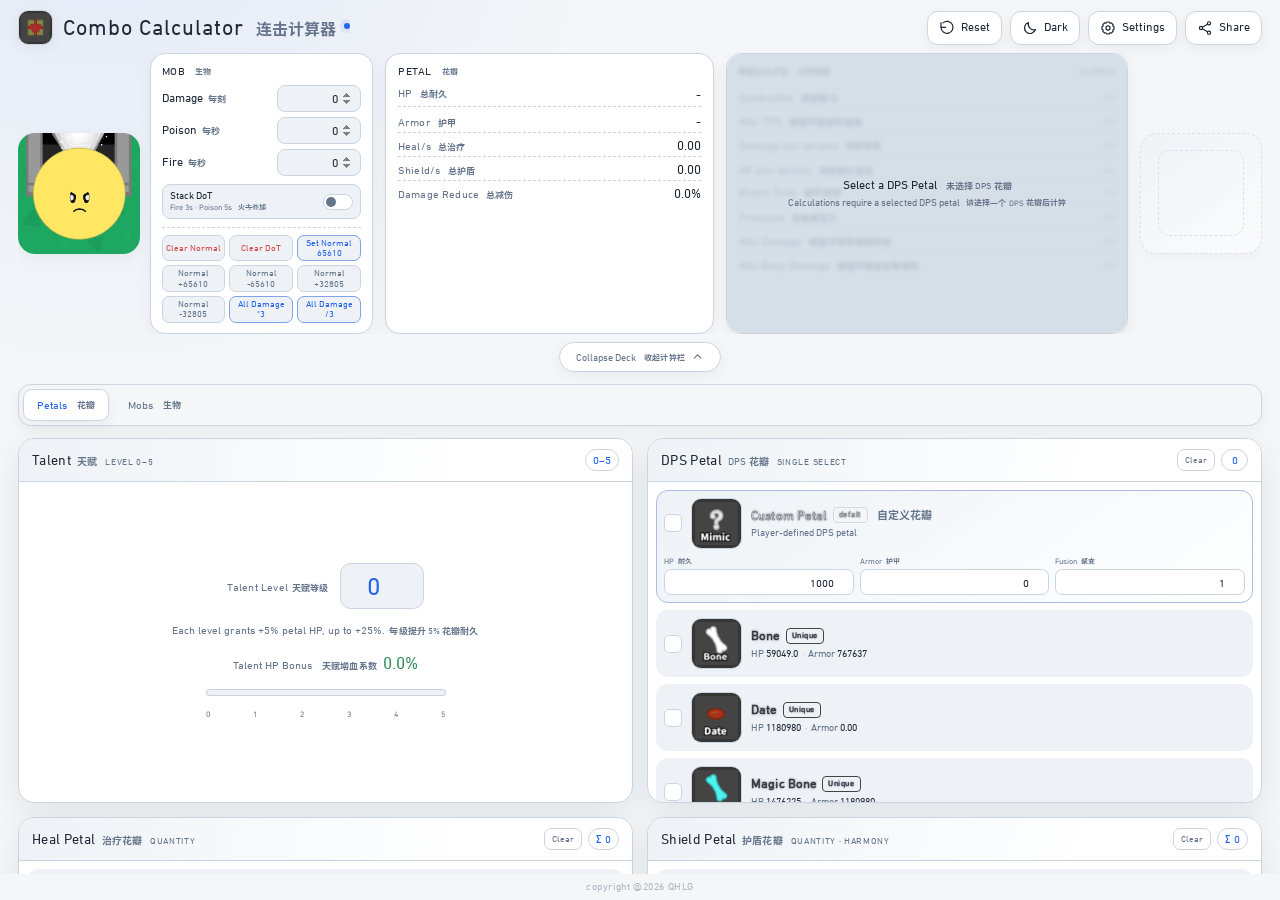
==== commit 784674c6: "更新连击计算器" ====
--- a/static/combocal/index.html
+++ b/static/combocal/index.html
@@ -5,6 +5,30 @@
 <meta name="viewport" content="width=device-width, initial-scale=1, viewport-fit=cover">
 <meta name="theme-color" content="#f4f6f8">
 <title>Combo Calculator</title>
+<script>
+  (function () {
+    try {
+      var path = window.location.pathname || '/';
+      var basePath = '';
+      var indexMatch = path.match(/^(.*\/)index\.html?(?:\/.*)?$/i);
+      if (indexMatch) {
+        basePath = indexMatch[1];
+      } else if (/\/s[A-Za-z0-9_-]{16,}\/?$/.test(path)) {
+        basePath = path.replace(/\/s[A-Za-z0-9_-]{16,}\/?$/, '/');
+      } else {
+        basePath = path.replace(/\/+$/g, '') + '/';
+      }
+      if (!basePath) {
+        basePath = '/';
+      }
+      var base = document.createElement('base');
+      base.href = window.location.protocol === 'file:'
+        ? 'file://' + basePath
+        : window.location.origin + basePath;
+      document.head.appendChild(base);
+    } catch (e) {}
+  }());
+</script>
 <link rel="icon" type="image/png" href="./image/gift.png">
 <script>
   (function () {
@@ -399,12 +423,13 @@
     stroke-linecap: round;
     stroke-linejoin: round;
     stroke-width: 2;
+    transform: rotate(180deg);
     transition: transform 360ms cubic-bezier(0.16, 1, 0.3, 1);
   }
 
   .control-deck.is-collapsed .deck-toggle-button svg,
   html[data-deck-collapsed="1"] .deck-toggle-button svg {
-    transform: rotate(180deg);
+    transform: rotate(0deg);
   }
 
   .deck-creature {
@@ -2298,14 +2323,14 @@
         </svg>
         <span class="button-label">Settings</span>
       </button>
-      <button class="icon-button" id="shareButton" type="button" aria-label="Share current state" title="Share current state / 分享当前状态">
+      <button class="icon-button" id="shareButton" type="button" aria-label="Share current state" title="Share current state">
         <svg viewBox="0 0 24 24" aria-hidden="true">
           <circle cx="18" cy="5" r="2.4"></circle>
           <circle cx="6" cy="12" r="2.4"></circle>
           <circle cx="18" cy="19" r="2.4"></circle>
           <path d="m8.1 10.9 7.8-4.5M8.1 13.1l7.8 4.5"></path>
         </svg>
-        <span class="button-label"><span id="shareLabel">Share</span> <small class="inline-cn" id="shareCn">分享</small></span>
+        <span class="button-label" id="shareLabel">Share</span>
       </button>
     </div>
   </header>
@@ -3336,6 +3361,21 @@
   }
 
   function readSharePayloadFromUrl() {
+    var queryCode = new URLSearchParams(window.location.search).get('s');
+    if (queryCode) {
+      try {
+        var queryPayload = decodeSharePayload(queryCode);
+        if (!queryPayload || typeof queryPayload !== 'object') {
+          throw new Error('empty share payload');
+        }
+        return queryPayload;
+      } catch (error) {
+        console.warn('Ignoring invalid share link.', error);
+        return null;
+      }
+    }
+
+    /* Backward compatibility for the previously generated /s<base64> path links. */
     var parts = window.location.pathname.split('/').filter(Boolean);
     var segment = parts.length ? parts[parts.length - 1] : '';
     if (!/^s[A-Za-z0-9_-]{16,}$/.test(segment)) {
@@ -3362,6 +3402,7 @@
         path = path.slice(0, -suffix.length);
       }
     }
+    path = path.replace(/\/index\.html?(?:\/.*)?$/i, '');
     path = path.replace(/\/[^/]*\.html?$/i, '');
     if (!path.endsWith('/')) {
       path += '/';
@@ -3370,11 +3411,14 @@
   }
 
   function buildShareUrl() {
-    var code = 's' + encodeSharePayload(buildSharePayload());
+    var code = encodeSharePayload(buildSharePayload());
     if (window.location.protocol === 'file:') {
-      return window.location.href.split('#')[0].split('?')[0].replace(/[^/]*$/, '') + code;
-    }
-    return window.location.origin + getShareBasePath() + code;
+      var fileBase = window.location.href.split('#')[0].split('?')[0]
+        .replace(/\/index\.html?(?:\/.*)?$/i, '/')
+        .replace(/\/s[A-Za-z0-9_-]{16,}\/?$/, '/');
+      return fileBase + 'index.html?s=' + code;
+    }
+    return window.location.origin + getShareBasePath() + 'index.html?s=' + code;
   }
 
   async function copyText(text) {
@@ -3410,15 +3454,10 @@
     if (ui.shareLabel) {
       ui.shareLabel.textContent = success ? 'Copied' : 'Copy Failed';
     }
-    if (ui.shareCn) {
-      ui.shareCn.textContent = success ? '已复制' : '复制失败';
-    }
     if (ui.shareToast) {
       ui.shareToast.hidden = false;
       ui.shareToast.classList.toggle('is-error', !success);
-      ui.shareToast.textContent = success
-        ? 'Link copied / 链接已复制'
-        : 'Copy failed / 复制失败';
+      ui.shareToast.textContent = success ? 'Link copied' : 'Copy failed';
     }
     if (shareFeedbackTimer) {
       window.clearTimeout(shareFeedbackTimer);
@@ -3426,9 +3465,6 @@
     shareFeedbackTimer = window.setTimeout(function () {
       if (ui.shareLabel) {
         ui.shareLabel.textContent = 'Share';
-      }
-      if (ui.shareCn) {
-        ui.shareCn.textContent = '分享';
       }
       if (ui.shareToast) {
         ui.shareToast.hidden = true;
@@ -3440,7 +3476,7 @@
     var url = buildShareUrl();
     var copied = await copyText(url);
     if (!copied) {
-      window.prompt('Copy share link / 复制分享链接', url);
+      window.prompt('Copy share link', url);
     }
     showShareFeedback(copied);
   }
@@ -4999,7 +5035,6 @@
     ui.clearAllButton = byId('clearAllButton');
     ui.shareButton = byId('shareButton');
     ui.shareLabel = byId('shareLabel');
-    ui.shareCn = byId('shareCn');
     ui.shareToast = byId('shareToast');
     ui.themeToggle = byId('themeToggle');
     ui.themeLabel = byId('themeLabel');
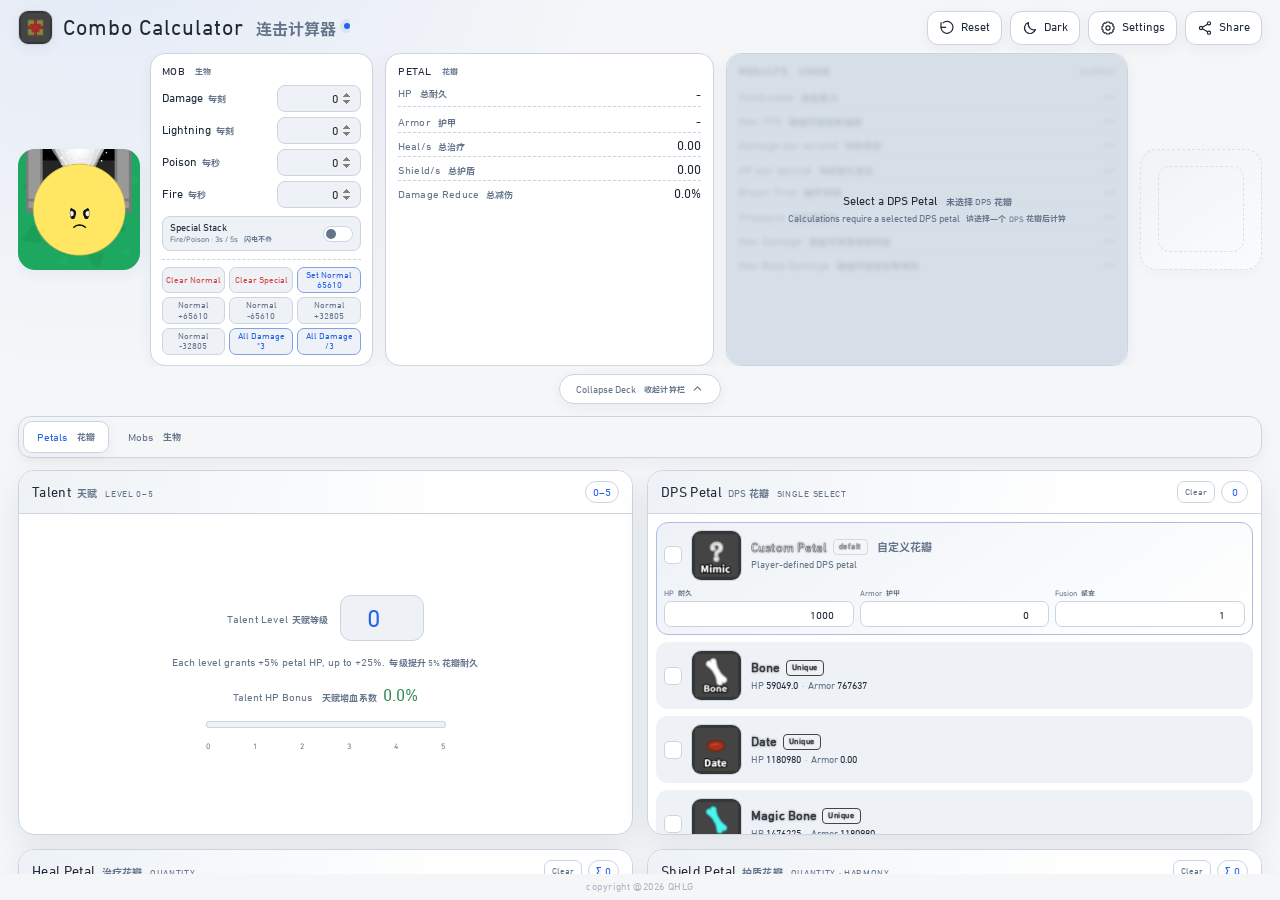
==== commit ed8ec5b6: "更新连击计算器" ====
--- a/static/combocal/index.html
+++ b/static/combocal/index.html
@@ -41,7 +41,7 @@
       if (savedSettings) {
         var parsedSettings = JSON.parse(savedSettings);
         var savedScale = Number(parsedSettings.fontScale);
-        if (Number.isFinite(savedScale) && savedScale >= 80 && savedScale <= 140) {
+        if (Number.isFinite(savedScale) && savedScale >= 75 && savedScale <= 150) {
           var normalizedScale = Math.round(savedScale / 5) * 5;
           document.documentElement.style.setProperty('--font-scale', String(normalizedScale / 100));
         }
@@ -976,15 +976,75 @@
 
   .mob-toolbar {
     display: flex;
-    flex-wrap: wrap;
-    align-items: center;
-    justify-content: space-between;
-    gap: 10px;
+    flex-direction: column;
+    align-items: stretch;
+    gap: 9px;
     padding: 10px 13px;
     border: 1px solid var(--border);
     border-radius: 14px;
     background: linear-gradient(100deg, var(--panel-2), var(--panel) 72%);
     box-shadow: var(--shadow-soft);
+  }
+
+  .mob-search {
+    display: flex;
+    min-width: 0;
+    align-items: center;
+    gap: 7px;
+    height: 33px;
+    padding: 0 10px;
+    border: 1px solid var(--border);
+    border-radius: 9px;
+    background: var(--panel);
+    transition: border-color 140ms ease, box-shadow 140ms ease;
+  }
+
+  .mob-search:focus-within {
+    border-color: var(--accent);
+    box-shadow: 0 0 0 3px var(--accent-soft);
+  }
+
+  .mob-search svg {
+    width: 15px;
+    height: 15px;
+    flex: 0 0 15px;
+    fill: none;
+    stroke: var(--muted);
+    stroke-linecap: round;
+    stroke-linejoin: round;
+    stroke-width: 1.9;
+  }
+
+  .mob-search input {
+    min-width: 0;
+    flex: 1 1 auto;
+    height: 100%;
+    padding: 0;
+    border: 0;
+    outline: none;
+    background: transparent;
+    color: var(--text);
+    font-family: var(--font-stack);
+    font-size: calc(11px * var(--font-scale));
+  }
+
+  .mob-search input::placeholder {
+    color: var(--muted);
+  }
+
+  .mob-toolbar-row {
+    display: flex;
+    flex-wrap: wrap;
+    align-items: center;
+    justify-content: space-between;
+    gap: 10px;
+  }
+
+  .mob-toolbar-actions {
+    display: flex;
+    flex-wrap: wrap;
+    align-items: center;
+    gap: 8px;
   }
 
   .mob-toolbar-title {
@@ -1025,6 +1085,35 @@
   .mob-rarity-select:focus {
     border-color: var(--accent);
     box-shadow: 0 0 0 3px var(--accent-soft);
+  }
+
+  .mob-clear-button {
+    height: 30px;
+    padding: 2px 10px;
+    border: 1px solid var(--border);
+    border-radius: 8px;
+    background: var(--panel);
+    color: var(--muted);
+    font-family: var(--font-stack);
+    font-size: calc(9.5px * var(--font-scale));
+    font-weight: 650;
+    white-space: nowrap;
+    transition: border-color 140ms ease, background 140ms ease, color 140ms ease;
+  }
+
+  .mob-clear-button:hover:not(:disabled) {
+    border-color: var(--accent);
+    background: var(--accent-soft);
+    color: var(--accent);
+  }
+
+  .mob-clear-button:disabled {
+    opacity: 0.42;
+    cursor: not-allowed;
+  }
+
+  .mob-clear-button .inline-cn {
+    font-weight: 500;
   }
 
   .mob-grid {
@@ -1125,6 +1214,11 @@
   .mob-damage b { color: #1FDBDE; }
   .mob-fire b { color: #DE1F1F; }
   .mob-poison b { color: #f329d9; }
+  .mob-lightning b { color: #FFD43B; text-shadow: 0 0 1px rgba(15, 23, 42, 0.55); }
+
+  html[data-theme="dark"] .mob-lightning b {
+    text-shadow: 0 0 2px rgba(0, 0, 0, 0.55);
+  }
 
   .mobs-message {
     display: flex;
@@ -1147,6 +1241,10 @@
   .mobs-message strong {
     color: var(--red);
     font-size: calc(14px * var(--font-scale));
+  }
+
+  .mobs-message.is-empty strong {
+    color: var(--text);
   }
 
   .card {
@@ -2003,7 +2101,7 @@
 
     .input-grid {
       display: grid;
-      grid-template-columns: repeat(3, minmax(0, 1fr));
+      grid-template-columns: repeat(4, minmax(0, 1fr));
     }
 
     .input-row {
@@ -2084,6 +2182,20 @@
   @media (max-width: 540px) {
     .control-deck {
       zoom: 0.92;
+    }
+
+    .input-grid {
+      grid-template-columns: repeat(2, minmax(0, 1fr));
+    }
+
+    .mob-toolbar-row {
+      align-items: flex-start;
+      flex-direction: column;
+    }
+
+    .mob-toolbar-actions {
+      width: 100%;
+      justify-content: space-between;
     }
 
     .brand h1 {
@@ -2353,6 +2465,10 @@
             <span class="input-label"><b>Damage</b><small>每刻</small></span>
             <input class="number-input" id="inputDamage" type="number" min="0" step="any" inputmode="decimal" value="0" aria-label="Damage per tick">
           </label>
+          <label class="input-row" for="inputLightning">
+            <span class="input-label" title="Lightning ignores armor and damage reduction / 闪电伤害不受护甲和减伤影响"><b>Lightning</b><small>每刻</small></span>
+            <input class="number-input" id="inputLightning" type="number" min="0" step="any" inputmode="decimal" value="0" aria-label="Lightning damage per tick, ignoring armor and damage reduction">
+          </label>
           <label class="input-row" for="inputPoison">
             <span class="input-label"><b>Poison</b><small>每秒</small></span>
             <input class="number-input" id="inputPoison" type="number" min="0" step="any" inputmode="decimal" value="0" aria-label="Poison damage per second">
@@ -2362,17 +2478,17 @@
             <input class="number-input" id="inputFire" type="number" min="0" step="any" inputmode="decimal" value="0" aria-label="Fire damage per second">
           </label>
         </div>
-        <label class="stack-toggle" for="stackToggle" title="Layered fire/poison stacks: fire 3s, poison 5s / 火毒逐层叠加：火 3 秒，毒 5 秒">
+        <label class="stack-toggle" for="stackToggle" title="Special Stack: fire 3s, poison 5s; lightning does not stack / 特殊叠层：火 3 秒、毒 5 秒；闪电不叠加">
           <span class="stack-copy">
-            <b>Stack DoT</b>
-            <small>Fire 3s · Poison 5s <span class="inline-cn">火毒叠加</span></small>
+            <b>Special Stack</b>
+            <small>Fire/Poison · 3s / 5s <span class="inline-cn">闪电不叠</span></small>
           </span>
-          <input class="stack-check" id="stackToggle" type="checkbox" aria-label="Enable layered fire and poison stacking">
+          <input class="stack-check" id="stackToggle" type="checkbox" aria-label="Enable special stacking for fire and poison; lightning does not stack">
           <span class="stack-switch" aria-hidden="true"></span>
         </label>
         <div class="damage-actions" role="group" aria-label="Quick damage actions">
           <button class="quick-button is-danger" type="button" data-damage-action="clear-normal" title="Clear normal damage / 普通伤害清空">Clear Normal</button>
-          <button class="quick-button is-danger" type="button" data-damage-action="clear-status" title="Clear fire and poison / 火毒清空">Clear DoT</button>
+          <button class="quick-button is-danger" type="button" data-damage-action="clear-special" title="Clear fire, poison, and lightning / 清空火、毒、闪电">Clear Special</button>
           <button class="quick-button is-emphasis" type="button" data-damage-action="set-normal-65610" title="Set normal damage to 65610 / 设置为 65610">Set Normal 65610</button>
           <button class="quick-button" type="button" data-damage-action="add-normal-65610" title="Normal damage +65610 / 普通伤害增加 65610">Normal +65610</button>
           <button class="quick-button" type="button" data-damage-action="sub-normal-65610" title="Normal damage -65610 / 普通伤害减少 65610">Normal -65610</button>
@@ -2450,7 +2566,7 @@
               <span class="result-value" id="resMaxDamage">—</span>
             </div>
             <div class="result-row">
-              <span class="result-label" title="Max Body Damage under current fire/poison">Max Body Damage <small class="inline-cn">最高可连击生物体伤</small></span>
+              <span class="result-label" title="Max Body Damage under current lightning and fire/poison">Max Body Damage <small class="inline-cn">最高可连击生物体伤</small></span>
               <span class="result-value" id="resMaxBodyDamage">—</span>
             </div>
           </div>
@@ -2495,14 +2611,26 @@
       </section>
       <section class="mobs-page workspace-panel" id="mobsPanel" role="tabpanel" aria-labelledby="mobsTab" hidden>
         <div class="mob-toolbar panel">
-          <div class="mob-toolbar-title">Mob List <small class="inline-cn">生物列表</small></div>
-          <label class="mob-rarity-control" for="mobRaritySelect">Rarity <small class="inline-cn">稀有度</small>
-            <select class="mob-rarity-select" id="mobRaritySelect">
-              <option value="Super">Super</option>
-              <option value="Omega">Omega</option>
-              <option value="Unique">Unique</option>
-            </select>
+          <label class="mob-search" for="mobSearch">
+            <svg viewBox="0 0 24 24" aria-hidden="true">
+              <circle cx="10.8" cy="10.8" r="6.3"></circle>
+              <path d="m15.5 15.5 4.2 4.2"></path>
+            </svg>
+            <input id="mobSearch" type="search" placeholder="Search mobs / 搜索生物" autocomplete="off" aria-label="Search mobs">
           </label>
+          <div class="mob-toolbar-row">
+            <div class="mob-toolbar-title">Mob List <small class="inline-cn">生物列表</small></div>
+            <div class="mob-toolbar-actions">
+              <label class="mob-rarity-control" for="mobRaritySelect">Rarity <small class="inline-cn">稀有度</small>
+                <select class="mob-rarity-select" id="mobRaritySelect">
+                  <option value="Super">Super</option>
+                  <option value="Omega">Omega</option>
+                  <option value="Unique">Unique</option>
+                </select>
+              </label>
+              <button class="mob-clear-button" id="clearMobSelection" type="button" disabled title="Clear selected mob, keeping current values / 清除已选生物（保留当前数值）">Clear Selection <small class="inline-cn">清除选择</small></button>
+            </div>
+          </div>
         </div>
         <div class="mob-grid" id="mobGrid"></div>
       </section>
@@ -2547,11 +2675,11 @@
     <div class="setting-block">
       <div class="setting-label">
         <label for="fontScaleNumber">Font Size <small class="inline-cn">字号</small></label>
-        <span>80 – 140% / step 5</span>
+        <span>75 – 150% / step 5</span>
       </div>
       <div class="setting-controls">
-        <input class="setting-slider" id="fontScaleRange" type="range" min="80" max="140" step="5" value="100" aria-label="Font size slider">
-        <input class="setting-number" id="fontScaleNumber" type="number" min="80" max="140" step="5" value="100" inputmode="numeric" aria-label="Font size percentage">
+        <input class="setting-slider" id="fontScaleRange" type="range" min="75" max="150" step="5" value="100" aria-label="Font size slider">
+        <input class="setting-number" id="fontScaleNumber" type="number" min="75" max="150" step="5" value="100" inputmode="numeric" aria-label="Font size percentage">
       </div>
     </div>
     <p class="setting-tip">Changes apply immediately and are saved when this dialog closes. <span class="inline-cn">修改即时生效，关闭窗口时保存</span></p>
@@ -2627,13 +2755,14 @@
     entries: new Map(),
     settings: { tps: 20, fireRate: 1.5, fontScale: 100 },
     customPetal: { hp: 1000, armor: 0, fusion: 1 },
-    inputs: { damage: 0, poison: 0, fire: 0 },
+    inputs: { damage: 0, poison: 0, fire: 0, lightning: 0 },
     talent: 0,
     selected: { dps: null, dmg_reduce: null, increase_max_hp: null },
     fusion: {},
     quantities: { heal: {}, shield: {} },
     mobRarity: DEFAULT_MOB_RARITY,
     selectedMob: null,
+    mobSearch: '',
     mobStack: false,
     activeTab: 'petals',
     deckCollapsed: false,
@@ -2857,7 +2986,7 @@
     if (!Number.isFinite(n)) {
       return 100;
     }
-    n = clamp(n, 80, 140);
+    n = clamp(n, 75, 150);
     return Math.round(n / 5) * 5;
   }
 
@@ -2881,7 +3010,7 @@
           result.fireRate = normalizeFireRate(fireRate);
         }
         var fontScale = Number(parsed.fontScale);
-        if (Number.isFinite(fontScale) && fontScale >= 80 && fontScale <= 140) {
+        if (Number.isFinite(fontScale) && fontScale >= 75 && fontScale <= 150) {
           result.fontScale = normalizeFontScale(fontScale);
         }
       } catch (error) {
@@ -3094,8 +3223,12 @@
               damage: Math.max(0, Number(mob.damage) || 0),
               fire: Math.max(0, Number(mob.fire) || 0),
               poison: Math.max(0, Number(mob.poison) || 0),
+              lightning: Math.max(0, Number(mob.lightning) || 0),
               stack: mob.stack === true
             };
+          })
+          .sort(function (a, b) {
+            return a.name.localeCompare(b.name, 'en', { sensitivity: 'base' });
           });
         if (mobs.length === 0) {
           throw new Error('mob data is empty');
@@ -3125,6 +3258,7 @@
     state.inputs.damage = mob.damage * multiplier;
     state.inputs.fire = mob.fire * multiplier;
     state.inputs.poison = mob.poison * multiplier;
+    state.inputs.lightning = mob.lightning * multiplier;
     state.mobStack = Boolean(mob.stack);
     syncTopInputValues();
   }
@@ -3148,11 +3282,28 @@
       var errorText = makeElement('span', null, state.mobsError);
       errorBox.appendChild(errorText);
       ui.mobGrid.appendChild(errorBox);
+      updateMobSelectionControls();
       return;
     }
 
+    var query = state.mobSearch.trim().toLowerCase();
+    var visibleMobs = query
+      ? state.mobs.filter(function (mob) {
+          return mob.name.toLowerCase().includes(query);
+        })
+      : state.mobs;
+
+    if (visibleMobs.length === 0) {
+      var emptyBox = makeElement('div', 'mobs-message is-empty');
+      emptyBox.appendChild(makeElement('strong', null, 'No matching mobs'));
+      emptyBox.appendChild(makeElement('span', null, 'Try a different search / 请尝试其他搜索词'));
+      ui.mobGrid.appendChild(emptyBox);
+      updateMobSelectionControls();
+      return;
+    }
+
     var multiplier = mobMultiplier();
-    state.mobs.forEach(function (mob) {
+    visibleMobs.forEach(function (mob) {
       var card = makeElement('button', 'mob-card');
       card.type = 'button';
       card.dataset.mobName = mob.name;
@@ -3171,6 +3322,7 @@
       var stats = makeElement('span', 'mob-stats');
       [
         ['Damage', mob.damage * multiplier, 'mob-damage'],
+        ['Lightning', mob.lightning * multiplier, 'mob-lightning'],
         ['Fire', mob.fire * multiplier, 'mob-fire'],
         ['Poison', mob.poison * multiplier, 'mob-poison']
       ].forEach(function (item) {
@@ -3182,9 +3334,19 @@
       card.appendChild(stats);
       ui.mobGrid.appendChild(card);
     });
+    updateMobSelectionControls();
+  }
+
+  function updateMobSelectionControls() {
+    if (ui.clearMobSelection) {
+      ui.clearMobSelection.disabled = !state.selectedMob;
+    }
   }
 
   function updateMobSelection() {
+    if (ui.clearMobSelection) {
+      ui.clearMobSelection.disabled = !state.selectedMob;
+    }
     if (!ui.mobGrid) {
       return;
     }
@@ -3195,9 +3357,21 @@
     });
   }
 
+  function clearMobSelection() {
+    if (!state.selectedMob) {
+      return;
+    }
+    state.selectedMob = null;
+    updateMobSelection();
+  }
+
   function selectMob(name) {
     var mob = findMobByName(name);
     if (!mob) {
+      return;
+    }
+    if (state.selectedMob === mob.name) {
+      clearMobSelection();
       return;
     }
     state.selectedMob = mob.name;
@@ -3268,7 +3442,7 @@
 
     return {
       v: 1,
-      i: [state.inputs.damage, state.inputs.fire, state.inputs.poison],
+      i: [state.inputs.damage, state.inputs.fire, state.inputs.poison, state.inputs.lightning],
       s: state.mobStack ? 1 : 0,
       mr: state.mobRarity,
       sm: state.selectedMob,
@@ -3288,7 +3462,7 @@
     }
 
     if (Array.isArray(payload.i)) {
-      var inputKeys = ['damage', 'fire', 'poison'];
+      var inputKeys = ['damage', 'fire', 'poison', 'lightning'];
       inputKeys.forEach(function (key, index) {
         var value = Number(payload.i[index]);
         if (Number.isFinite(value) && value >= 0) {
@@ -3744,6 +3918,9 @@
     var drPercent = dr * 100;
 
     var normalTick = Math.max(0, state.inputs.damage * (1 - dr) - armor);
+    /* Lightning is raw per-tick damage: neither armor nor damage reduction applies. */
+    var lightningTick = Math.max(0, Number(state.inputs.lightning) || 0);
+    var bodyTick = normalTick + lightningTick;
     var poisonTick = state.inputs.poison / tps;
     var fireTick = state.inputs.fire * fireRate / tps;
     var stackEnabled = Boolean(state.mobStack);
@@ -3755,7 +3932,7 @@
     var totalPoisonTick = stackEnabled ? stackPoisonLayers * poisonTick : poisonTick;
     var totalDotTick = totalFireTick + totalPoisonTick;
     var firstTickDot = fireTick + poisonTick;
-    var totalDamageTick = normalTick + totalDotTick;
+    var totalDamageTick = bodyTick + totalDotTick;
     var damagePerSecond = totalDamageTick * tps;
     var healTick = healTotal / tps;
     var shieldTick = shieldTotal / tps;
@@ -3770,10 +3947,10 @@
     /* Healing happens after damage, so a lethal first hit cannot be comboed.
        The first tick contains one layer of each active DoT, not the steady-state count. */
     var firstTickShield = Math.min(hp, shieldTick);
-    var firstTickLethal = Boolean(dps) && normalTick + firstTickDot >= hp + firstTickShield;
+    var firstTickLethal = Boolean(dps) && bodyTick + firstTickDot >= hp + firstTickShield;
 
     var comboable = theoreticalHpPerSecond >= -COMBO_EPSILON && !firstTickLethal;
-    var maxTps = findMaxTps(healTotal, shieldTotal, normalTick, state.inputs.poison, state.inputs.fire, fireRate, stackEnabled);
+    var maxTps = findMaxTps(healTotal, shieldTotal, bodyTick, state.inputs.poison, state.inputs.fire, fireRate, stackEnabled);
 
     var denominator = healTick + shieldTick;
     var pressure;
@@ -3785,16 +3962,16 @@
 
     var maxDamage = Math.max(
       0,
-      (hp + shieldTick + armor - (stackEnabled ? totalDotTick : 0)) / (1 - dr)
+      (hp + shieldTick + armor - lightningTick - (stackEnabled ? totalDotTick : 0)) / (1 - dr)
     );
 
     /* Max normal body damage that still allows combo:
-       1) recovery surplus after the steady-state fire/poison load;
-       2) first-tick survivability against the maximum layered DoT tick. */
+       1) recovery surplus after lightning and the steady-state fire/poison load;
+       2) first-tick survivability against lightning plus the maximum layered DoT tick. */
     var sustainNormalLimit = (
-      healTotal + shieldTotal + COMBO_EPSILON - totalDotTick * tps
+      healTotal + shieldTotal + COMBO_EPSILON - (lightningTick + totalDotTick) * tps
     ) / tps;
-    var durabilityNormalLimit = hp + firstTickShield - totalDotTick;
+    var durabilityNormalLimit = hp + firstTickShield - lightningTick - totalDotTick;
     var normalBodyLimit = Math.min(sustainNormalLimit, durabilityNormalLimit);
     var maxBodyDamage = 0;
     if (normalBodyLimit >= 0 && 1 - dr > 0) {
@@ -3805,14 +3982,14 @@
     if (dps && stackActive) {
       /* Stack damage ramps up over time, so always simulate it to catch a
          later burst even when the steady-state HP/s is positive. */
-      breakResult = simulateBreak(hp, shieldTick, healTick, normalTick, poisonTick, fireTick, tps, true);
+      breakResult = simulateBreak(hp, shieldTick, healTick, bodyTick, poisonTick, fireTick, tps, true);
       if (breakResult.broken) {
         comboable = false;
       }
     } else if (dps && firstTickLethal) {
       breakResult = { broken: true, tick: 1 };
     } else if (dps && !comboable) {
-      breakResult = simulateBreak(hp, shieldTick, healTick, normalTick, poisonTick, fireTick, tps, false);
+      breakResult = simulateBreak(hp, shieldTick, healTick, bodyTick, poisonTick, fireTick, tps, false);
     }
 
     return {
@@ -3831,6 +4008,8 @@
       dr: dr,
       drPercent: drPercent,
       normalTick: normalTick,
+      lightningTick: lightningTick,
+      bodyTick: bodyTick,
       poisonTick: poisonTick,
       fireTick: fireTick,
       totalDamageTick: totalDamageTick,
@@ -4498,7 +4677,7 @@
   }
 
   function clearAllSelections() {
-    state.inputs = { damage: 0, poison: 0, fire: 0 };
+    state.inputs = { damage: 0, poison: 0, fire: 0, lightning: 0 };
     state.talent = 0;
     state.selected = { dps: null, dmg_reduce: null, increase_max_hp: null };
     state.fusion = {};
@@ -4568,6 +4747,7 @@
 
   function syncTopInputValues() {
     ui.inputDamage.value = String(state.inputs.damage);
+    ui.inputLightning.value = String(state.inputs.lightning);
     ui.inputPoison.value = String(state.inputs.poison);
     ui.inputFire.value = String(state.inputs.fire);
   }
@@ -4576,14 +4756,16 @@
     var damage = Number.isFinite(state.inputs.damage) ? state.inputs.damage : 0;
     var poison = Number.isFinite(state.inputs.poison) ? state.inputs.poison : 0;
     var fire = Number.isFinite(state.inputs.fire) ? state.inputs.fire : 0;
+    var lightning = Number.isFinite(state.inputs.lightning) ? state.inputs.lightning : 0;
 
     switch (action) {
       case 'clear-normal':
         damage = 0;
         break;
-      case 'clear-status':
+      case 'clear-special':
         poison = 0;
         fire = 0;
+        lightning = 0;
         break;
       case 'set-normal-65610':
         damage = 65610;
@@ -4604,11 +4786,13 @@
         damage = normalizeActionDamage(damage * 3);
         poison = normalizeActionDamage(poison * 3);
         fire = normalizeActionDamage(fire * 3);
+        lightning = normalizeActionDamage(lightning * 3);
         break;
       case 'divide-all-3':
         damage = normalizeActionDamage(damage / 3);
         poison = normalizeActionDamage(poison / 3);
         fire = normalizeActionDamage(fire / 3);
+        lightning = normalizeActionDamage(lightning / 3);
         break;
       default:
         return;
@@ -4617,6 +4801,7 @@
     state.inputs.damage = damage;
     state.inputs.poison = poison;
     state.inputs.fire = fire;
+    state.inputs.lightning = lightning;
     syncTopInputValues();
     render();
   }
@@ -4836,6 +5021,7 @@
 
   function bindStaticEvents() {
     bindTopInput('damage', ui.inputDamage);
+    bindTopInput('lightning', ui.inputLightning);
     bindTopInput('poison', ui.inputPoison);
     bindTopInput('fire', ui.inputFire);
 
@@ -4877,6 +5063,11 @@
     ui.mobRaritySelect.addEventListener('change', function () {
       changeMobRarity(ui.mobRaritySelect.value);
     });
+    ui.mobSearch.addEventListener('input', function () {
+      state.mobSearch = ui.mobSearch.value;
+      renderMobGrid();
+    });
+    ui.clearMobSelection.addEventListener('click', clearMobSelection);
     ui.mobGrid.addEventListener('click', function (event) {
       var card = event.target.closest('.mob-card');
       if (card) {
@@ -4974,7 +5165,7 @@
 
     ui.fontScaleNumber.addEventListener('input', function () {
       var value = Number(ui.fontScaleNumber.value);
-      if (Number.isFinite(value) && value >= 80 && value <= 140) {
+      if (Number.isFinite(value) && value >= 75 && value <= 150) {
         state.settings.fontScale = normalizeFontScale(value);
         ui.fontScaleRange.value = String(state.settings.fontScale);
         applyFontScale();
@@ -4999,7 +5190,7 @@
       fireRate = normalizeFireRate(fireRate);
     }
     var fontScale = Number(ui.fontScaleNumber.value);
-    if (!Number.isFinite(fontScale) || fontScale < 80 || fontScale > 140) {
+    if (!Number.isFinite(fontScale) || fontScale < 75 || fontScale > 150) {
       fontScale = 100;
     } else {
       fontScale = normalizeFontScale(fontScale);
@@ -5053,6 +5244,8 @@
     ui.petalsPanel = byId('petalsPanel');
     ui.mobsPanel = byId('mobsPanel');
     ui.mobRaritySelect = byId('mobRaritySelect');
+    ui.mobSearch = byId('mobSearch');
+    ui.clearMobSelection = byId('clearMobSelection');
     ui.mobGrid = byId('mobGrid');
     ui.tpsRange = byId('tpsRange');
     ui.tpsNumber = byId('tpsNumber');
@@ -5062,6 +5255,7 @@
     ui.fontScaleNumber = byId('fontScaleNumber');
     ui.contentGrid = byId('contentGrid');
     ui.inputDamage = byId('inputDamage');
+    ui.inputLightning = byId('inputLightning');
     ui.inputPoison = byId('inputPoison');
     ui.inputFire = byId('inputFire');
     ui.statHp = byId('statHp');
